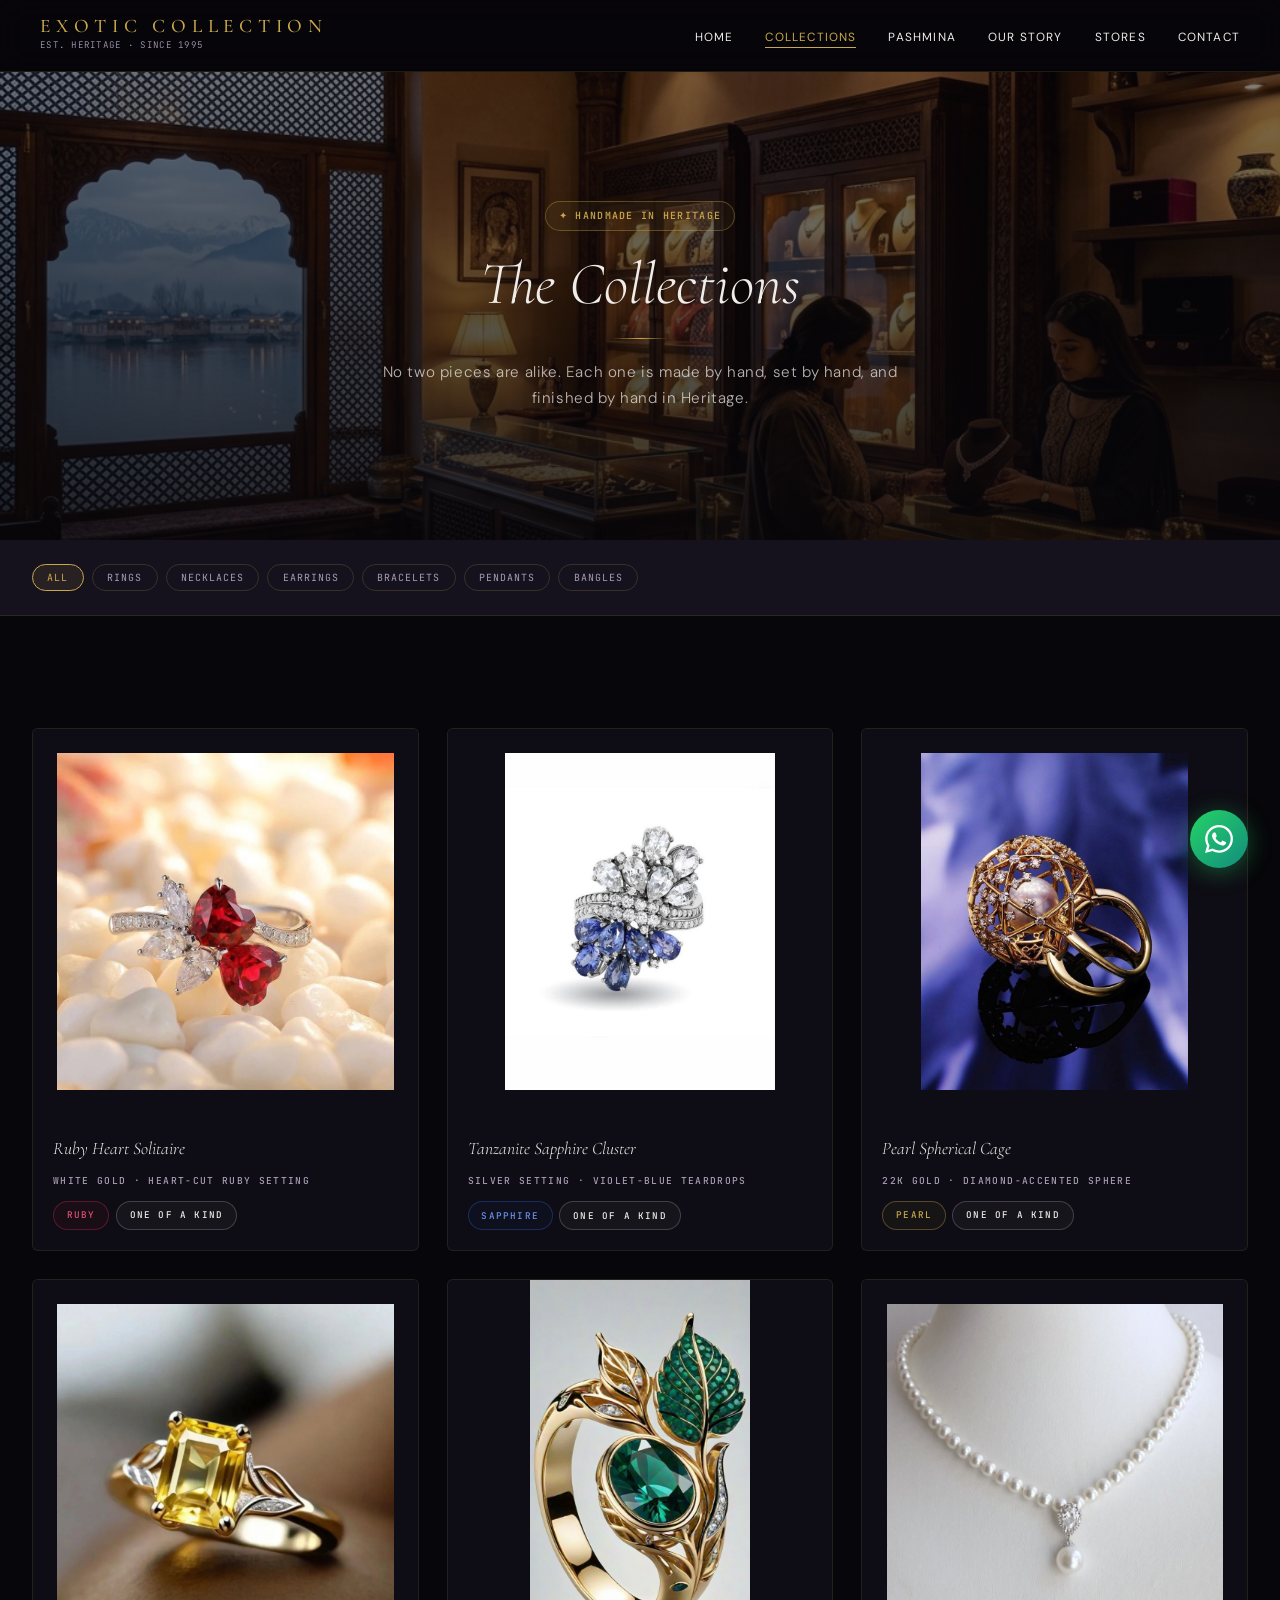
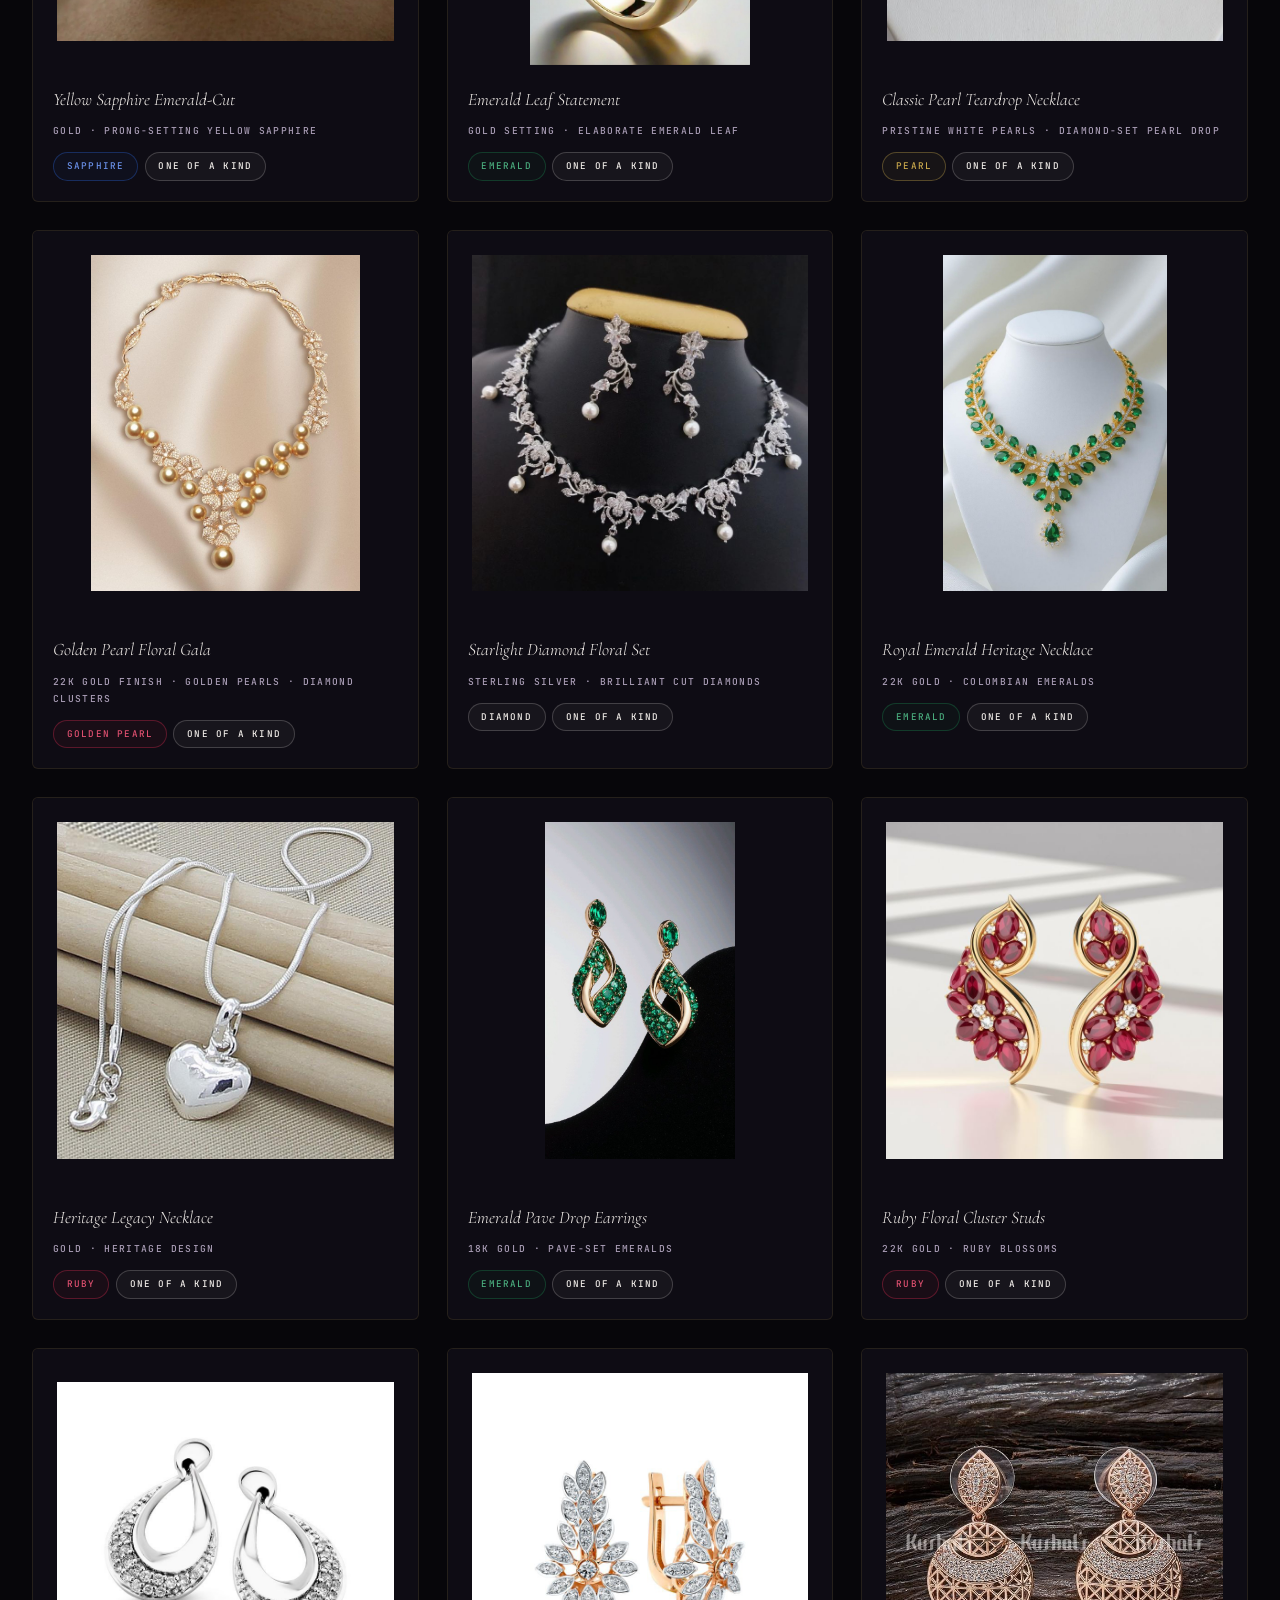
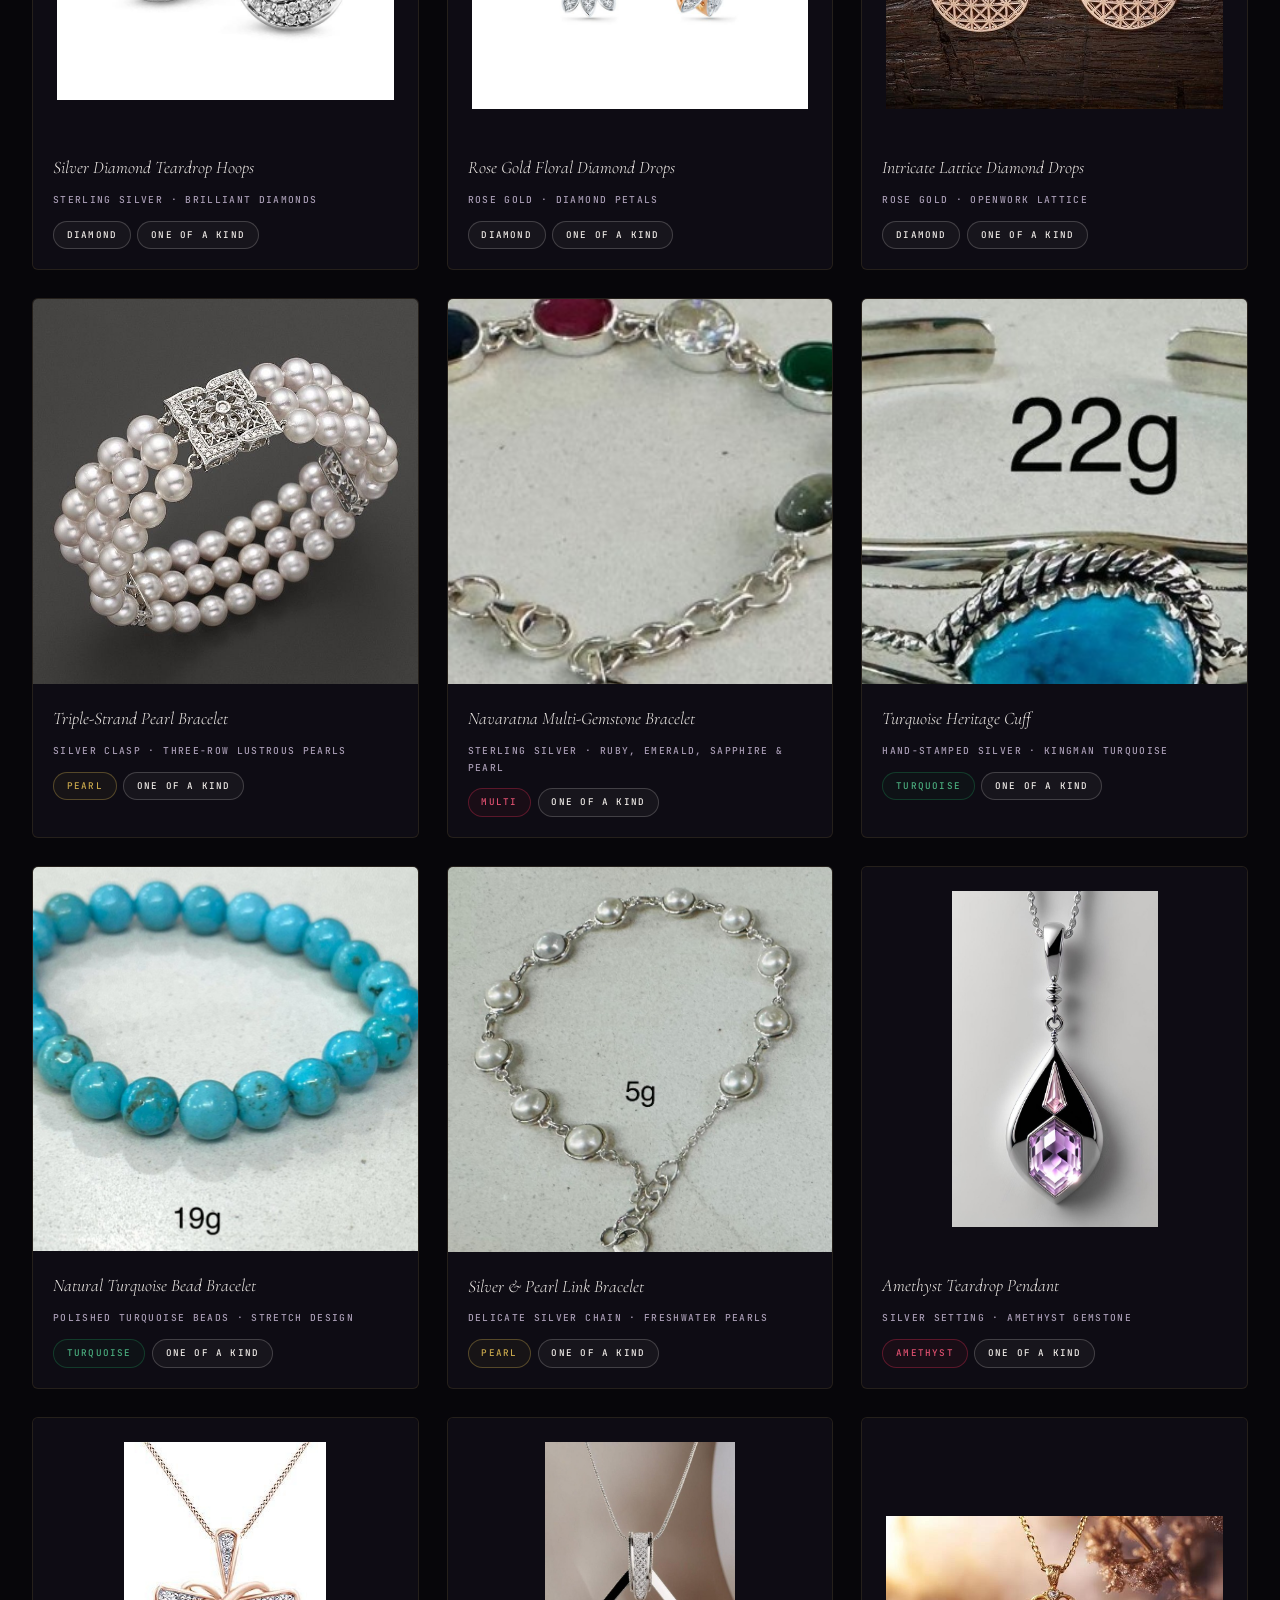
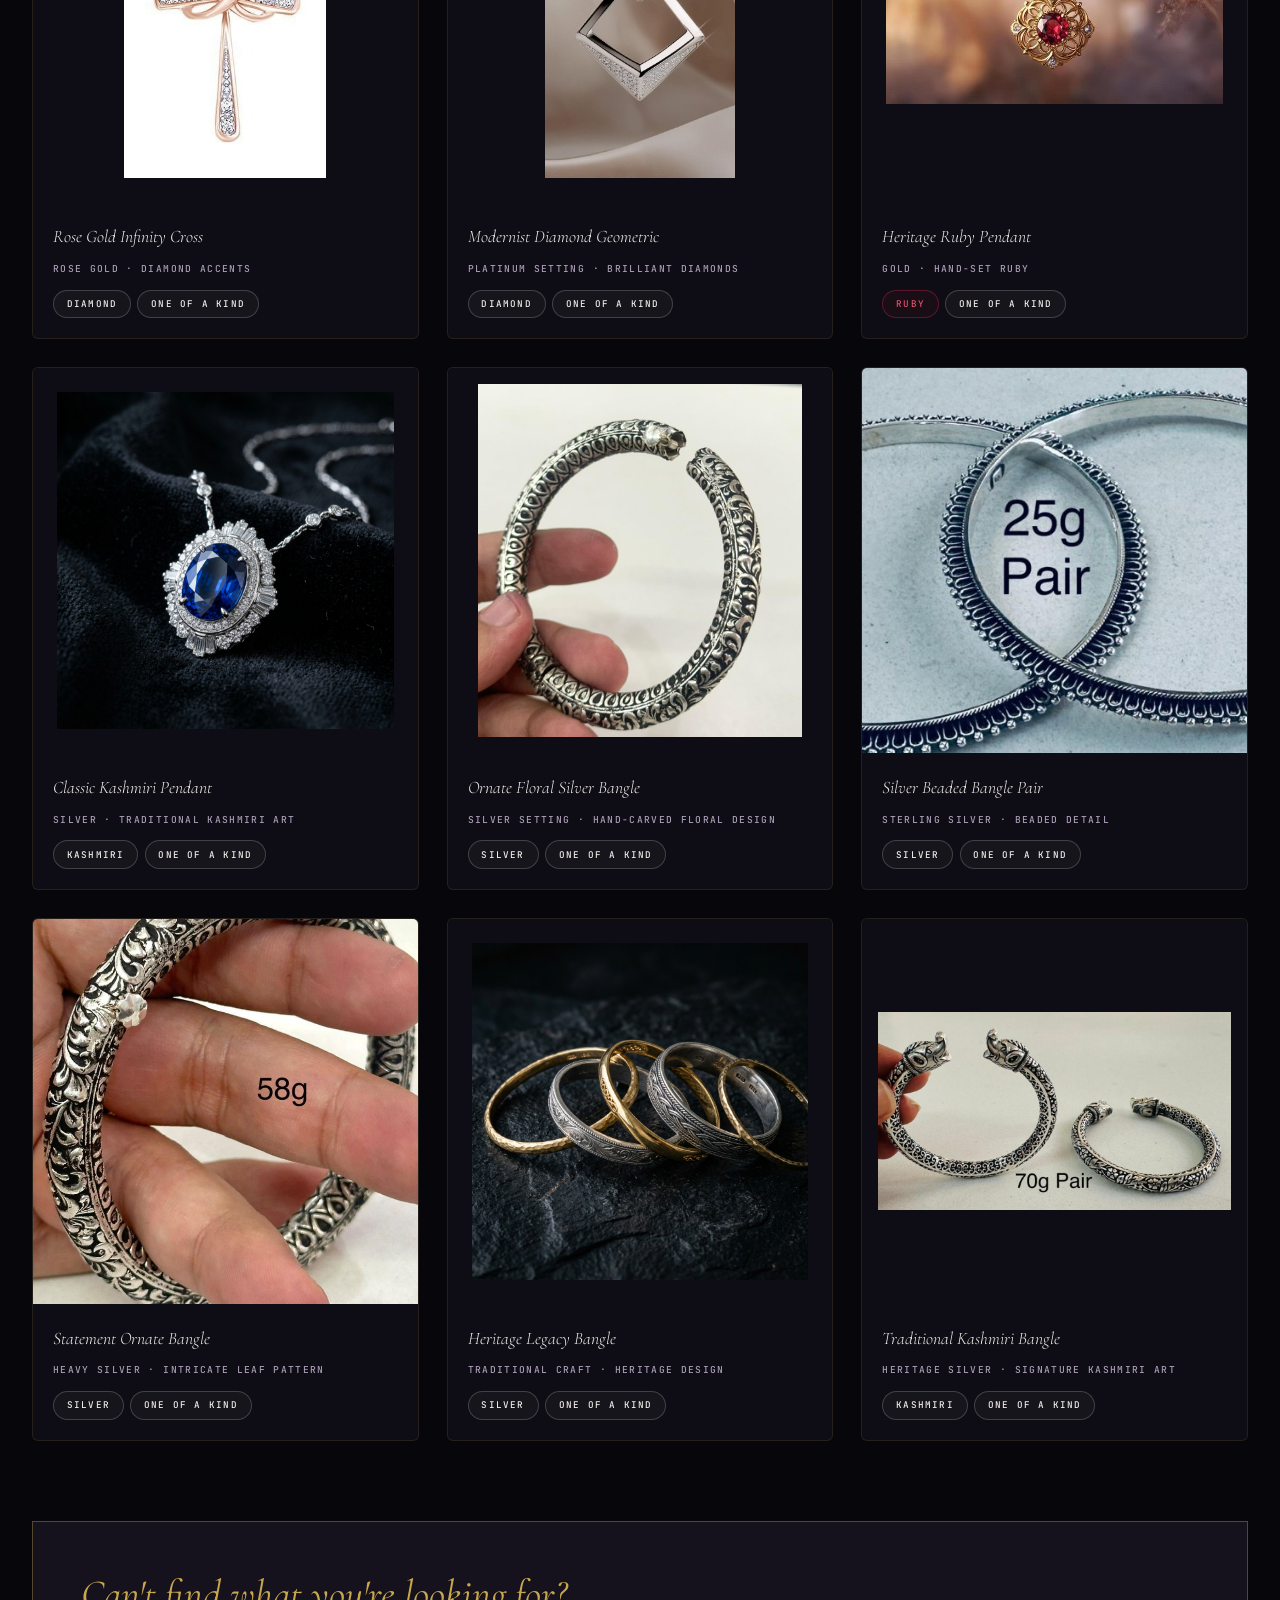
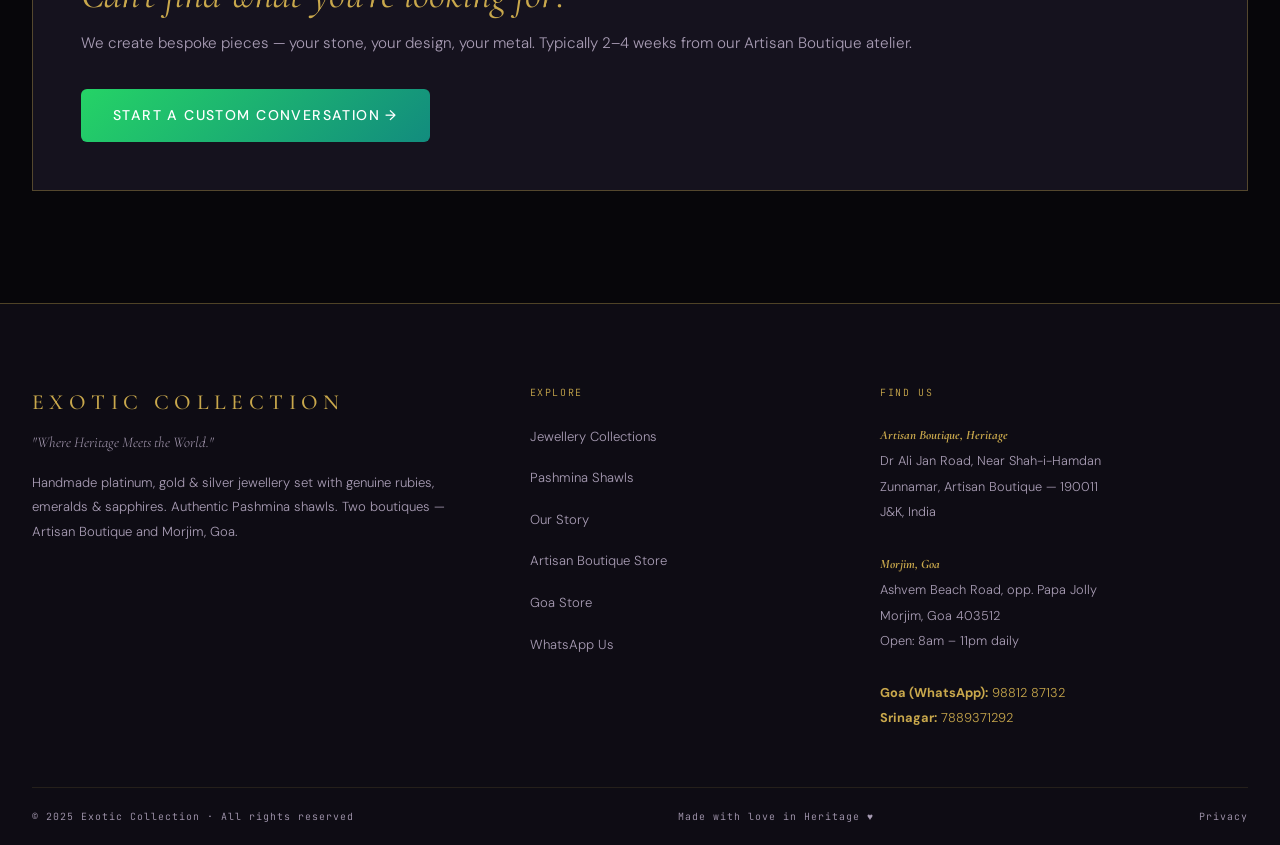
==== collections.html @ a1700711 "Finalize authentic collection: 30 items with global zoom out fix and corrected categorization" ====
<!DOCTYPE html>
<html lang="en">
<head>
  <meta charset="UTF-8">
  <meta name="viewport" content="width=device-width, initial-scale=1.0">
  <title>Exotic Collection | Collections | Heritage Gemstone Jewellery Goa</title>
  <meta name="description" content="Browse handmade platinum, gold and silver jewellery set with rubies, emeralds and sapphires. Each piece made once in Heritage. Inquire via WhatsApp.">
  <link rel="stylesheet" href="css/design-system.css">
  <link rel="stylesheet" href="css/collections.css">
</head>
<body>

<!-- Page Hero -->
<section class="page-hero">
  <div class="page-hero-bg" style="background-image:url('img/heritage-studio.png')"></div>
  <div class="page-hero-overlay"></div>
  <div class="page-hero-content">
    <div class="pill reveal" style="margin-bottom:1.25rem">✦ Handmade in Heritage</div>
    <h1 class="display-lg reveal reveal-delay-1">The Collections</h1>
    <div class="gold-divider reveal reveal-delay-2"></div>
    <p class="section-subtitle reveal reveal-delay-3" style="color:rgba(240,236,232,0.75)">No two pieces are alike. Each one is made by hand, set by hand, and finished by hand in Heritage.</p>
  </div>
</section>

<!-- Filter Tabs -->
<section class="filters-section">
  <div class="container">
        <div class="filter-tabs" id="filter-tabs" role="tablist">
      <button class="filter-tab active" data-filter="all" role="tab">All</button>
      <button class="filter-tab" data-filter="ring" role="tab">Rings</button>
      <button class="filter-tab" data-filter="necklace" role="tab">Necklaces</button>
      <button class="filter-tab" data-filter="earring" role="tab">Earrings</button>
      <button class="filter-tab" data-filter="bracelet" role="tab">Bracelets</button>
      <button class="filter-tab" data-filter="pendant" role="tab">Pendants</button>
      <button class="filter-tab" data-filter="bangle" role="tab">Bangles</button>
    </div>
  </div>
</section>

<!-- Product Grid -->
<section class="section collection-grid-section">
  <div class="container">
    <div class="product-grid" id="product-grid">
      <!-- Piece 1 -->
      <article class="product-card card reveal" data-tags="ring all">
        <div class="product-img jewel-image-wrap">
          <img  src="img/ring-ruby-heart.jpg" alt="Ruby Heart Solitaire" loading="lazy" style="object-fit: contain; padding: 1.5rem; background: var(--bg-card); width: 100%; height: 100%;">
          <div class="product-hover-overlay">
            <span class="product-hover-name">Ruby Heart Solitaire</span>
            <a href="https://wa.me/9881287132?text=Hello%2C+I%27m+interested+in+the+Ruby+Heart+Solitaire." target="_blank" rel="noopener" class="btn btn-gold" style="font-size:.72rem;padding:.6rem 1.1rem">Inquire →</a>
          </div>
        </div>
        <div class="product-info">
          <div class="product-name">Ruby Heart Solitaire</div>
          <div class="product-meta label-mono">White Gold · Heart-Cut Ruby Setting</div>
          <div class="product-badges">
            <span class="pill pill-ruby" style="font-size:.58rem">Ruby</span>
            <span class="pill pill-white" style="font-size:.58rem">One of a Kind</span>
          </div>
        </div>
      </article>
      <!-- Piece 2 -->
      <article class="product-card card reveal reveal-delay-1" data-tags="ring all">
        <div class="product-img jewel-image-wrap">
          <img  src="img/ring-sapphire-cluster.jpg" alt="Tanzanite Sapphire Cluster" loading="lazy" style="object-fit: contain; padding: 1.5rem; background: var(--bg-card); width: 100%; height: 100%;">
          <div class="product-hover-overlay">
            <span class="product-hover-name">Tanzanite Sapphire Cluster</span>
            <a href="https://wa.me/9881287132?text=Hello%2C+I%27m+interested+in+the+Tanzanite+Sapphire+Cluster." target="_blank" rel="noopener" class="btn btn-gold" style="font-size:.72rem;padding:.6rem 1.1rem">Inquire →</a>
          </div>
        </div>
        <div class="product-info">
          <div class="product-name">Tanzanite Sapphire Cluster</div>
          <div class="product-meta label-mono">Silver Setting · Violet-Blue Teardrops</div>
          <div class="product-badges">
            <span class="pill pill-sapphire" style="font-size:.58rem">Sapphire</span>
            <span class="pill pill-white" style="font-size:.58rem">One of a Kind</span>
          </div>
        </div>
      </article>
      <!-- Piece 3 -->
      <article class="product-card card reveal reveal-delay-2" data-tags="ring all">
        <div class="product-img jewel-image-wrap">
          <img  src="img/ring-pearl-sphere.jpg" alt="Pearl Spherical Cage" loading="lazy" style="object-fit: contain; padding: 1.5rem; background: var(--bg-card); width: 100%; height: 100%;">
          <div class="product-hover-overlay">
            <span class="product-hover-name">Pearl Spherical Cage</span>
            <a href="https://wa.me/9881287132?text=Hello%2C+I%27m+interested+in+the+Pearl+Spherical+Cage." target="_blank" rel="noopener" class="btn btn-gold" style="font-size:.72rem;padding:.6rem 1.1rem">Inquire →</a>
          </div>
        </div>
        <div class="product-info">
          <div class="product-name">Pearl Spherical Cage</div>
          <div class="product-meta label-mono">22k Gold · Diamond-accented Sphere</div>
          <div class="product-badges">
            <span class="pill pill-pearl" style="font-size:.58rem">Pearl</span>
            <span class="pill pill-white" style="font-size:.58rem">One of a Kind</span>
          </div>
        </div>
      </article>
      <!-- Piece 4 -->
      <article class="product-card card reveal" data-tags="ring all">
        <div class="product-img jewel-image-wrap">
          <img  src="img/ring-yellow-sapphire.jpg" alt="Yellow Sapphire Emerald-Cut" loading="lazy" style="object-fit: contain; padding: 1.5rem; background: var(--bg-card); width: 100%; height: 100%;">
          <div class="product-hover-overlay">
            <span class="product-hover-name">Yellow Sapphire Emerald-Cut</span>
            <a href="https://wa.me/9881287132?text=Hello%2C+I%27m+interested+in+the+Yellow+Sapphire+Emerald-Cut." target="_blank" rel="noopener" class="btn btn-gold" style="font-size:.72rem;padding:.6rem 1.1rem">Inquire →</a>
          </div>
        </div>
        <div class="product-info">
          <div class="product-name">Yellow Sapphire Emerald-Cut</div>
          <div class="product-meta label-mono">Gold · Prong-setting Yellow Sapphire</div>
          <div class="product-badges">
            <span class="pill pill-sapphire" style="font-size:.58rem">Sapphire</span>
            <span class="pill pill-white" style="font-size:.58rem">One of a Kind</span>
          </div>
        </div>
      </article>
      <!-- Piece 5 -->
      <article class="product-card card reveal reveal-delay-1" data-tags="ring all">
        <div class="product-img jewel-image-wrap">
          <img  src="img/ring-emerald-leaf.jpg" alt="Emerald Leaf Statement" loading="lazy" style="object-fit: contain; width: 100%; height: 100%;" style="object-fit: contain; padding: 1.5rem; background: var(--bg-card); width: 100%; height: 100%;">
          <div class="product-hover-overlay">
            <span class="product-hover-name">Emerald Leaf Statement</span>
            <a href="https://wa.me/9881287132?text=Hello%2C+I%27m+interested+in+the+Emerald+Leaf+Statement." target="_blank" rel="noopener" class="btn btn-gold" style="font-size:.72rem;padding:.6rem 1.1rem">Inquire →</a>
          </div>
        </div>
        <div class="product-info">
          <div class="product-name">Emerald Leaf Statement</div>
          <div class="product-meta label-mono">Gold Setting · Elaborate Emerald Leaf</div>
          <div class="product-badges">
            <span class="pill pill-emerald" style="font-size:.58rem">Emerald</span>
            <span class="pill pill-white" style="font-size:.58rem">One of a Kind</span>
          </div>
        </div>
      </article>
      <!-- Piece 6 -->
      <article class="product-card card reveal reveal-delay-2" data-tags="necklace all">
        <div class="product-img jewel-image-wrap">
          <img  src="img/necklace-pearl-white.jpg" alt="Classic Pearl Teardrop Necklace" loading="lazy" style="object-fit: contain; padding: 1.5rem; background: var(--bg-card); width: 100%; height: 100%;">
          <div class="product-hover-overlay">
            <span class="product-hover-name">Classic Pearl Teardrop Necklace</span>
            <a href="https://wa.me/9881287132?text=Hello%2C+I%27m+interested+in+the+Classic+Pearl+Teardrop+Necklace." target="_blank" rel="noopener" class="btn btn-gold" style="font-size:.72rem;padding:.6rem 1.1rem">Inquire →</a>
          </div>
        </div>
        <div class="product-info">
          <div class="product-name">Classic Pearl Teardrop Necklace</div>
          <div class="product-meta label-mono">Pristine White Pearls · Diamond-set Pearl Drop</div>
          <div class="product-badges">
            <span class="pill pill-pearl" style="font-size:.58rem">Pearl</span>
            <span class="pill pill-white" style="font-size:.58rem">One of a Kind</span>
          </div>
        </div>
      </article>
      <!-- Piece 7 -->
      <article class="product-card card reveal" data-tags="necklace all">
        <div class="product-img jewel-image-wrap">
          <img  src="img/necklace-pearl-gold.jpg" alt="Golden Pearl Floral Gala" loading="lazy" style="object-fit: contain; padding: 1.5rem; background: var(--bg-card); width: 100%; height: 100%;">
          <div class="product-hover-overlay">
            <span class="product-hover-name">Golden Pearl Floral Gala</span>
            <a href="https://wa.me/9881287132?text=Hello%2C+I%27m+interested+in+the+Golden+Pearl+Floral+Gala." target="_blank" rel="noopener" class="btn btn-gold" style="font-size:.72rem;padding:.6rem 1.1rem">Inquire →</a>
          </div>
        </div>
        <div class="product-info">
          <div class="product-name">Golden Pearl Floral Gala</div>
          <div class="product-meta label-mono">22k Gold Finish · Golden Pearls · Diamond Clusters</div>
          <div class="product-badges">
            <span class="pill pill-ruby" style="font-size:.58rem">Golden Pearl</span>
            <span class="pill pill-white" style="font-size:.58rem">One of a Kind</span>
          </div>
        </div>
      </article>
      <!-- Piece 8 -->
      <article class="product-card card reveal reveal-delay-1" data-tags="necklace all">
        <div class="product-img jewel-image-wrap">
          <img  src="img/necklace-diamond-floral.jpg" alt="Starlight Diamond Floral Set" loading="lazy" style="object-fit: contain; padding: 1.5rem; background: var(--bg-card); width: 100%; height: 100%;">
          <div class="product-hover-overlay">
            <span class="product-hover-name">Starlight Diamond Floral Set</span>
            <a href="https://wa.me/9881287132?text=Hello%2C+I%27m+interested+in+the+Starlight+Diamond+Floral+Set." target="_blank" rel="noopener" class="btn btn-gold" style="font-size:.72rem;padding:.6rem 1.1rem">Inquire →</a>
          </div>
        </div>
        <div class="product-info">
          <div class="product-name">Starlight Diamond Floral Set</div>
          <div class="product-meta label-mono">Sterling Silver · Brilliant Cut Diamonds</div>
          <div class="product-badges">
            <span class="pill pill-white" style="font-size:.58rem">Diamond</span>
            <span class="pill pill-white" style="font-size:.58rem">One of a Kind</span>
          </div>
        </div>
      </article>
      <!-- Piece 9 -->
      <article class="product-card card reveal reveal-delay-2" data-tags="necklace all">
        <div class="product-img jewel-image-wrap">
          <img  src="img/necklace-emerald-royal.jpg" alt="Royal Emerald Heritage Necklace" loading="lazy" style="object-fit: contain; padding: 1.5rem; background: var(--bg-card); width: 100%; height: 100%;">
          <div class="product-hover-overlay">
            <span class="product-hover-name">Royal Emerald Heritage Necklace</span>
            <a href="https://wa.me/9881287132?text=Hello%2C+I%27m+interested+in+the+Royal+Emerald+Heritage+Necklace." target="_blank" rel="noopener" class="btn btn-gold" style="font-size:.72rem;padding:.6rem 1.1rem">Inquire →</a>
          </div>
        </div>
        <div class="product-info">
          <div class="product-name">Royal Emerald Heritage Necklace</div>
          <div class="product-meta label-mono">22k Gold · Colombian Emeralds</div>
          <div class="product-badges">
            <span class="pill pill-emerald" style="font-size:.58rem">Emerald</span>
            <span class="pill pill-white" style="font-size:.58rem">One of a Kind</span>
          </div>
        </div>
      </article>
      <!-- Piece 10 -->
      <article class="product-card card reveal" data-tags="necklace all">
        <div class="product-img jewel-image-wrap">
          <img  src="img/necklace-stock.jpg" alt="Heritage Legacy Necklace" loading="lazy" style="object-fit: contain; padding: 1.5rem; background: var(--bg-card); width: 100%; height: 100%;">
          <div class="product-hover-overlay">
            <span class="product-hover-name">Heritage Legacy Necklace</span>
            <a href="https://wa.me/9881287132?text=Hello%2C+I%27m+interested+in+the+Heritage+Legacy+Necklace." target="_blank" rel="noopener" class="btn btn-gold" style="font-size:.72rem;padding:.6rem 1.1rem">Inquire →</a>
          </div>
        </div>
        <div class="product-info">
          <div class="product-name">Heritage Legacy Necklace</div>
          <div class="product-meta label-mono">Gold · Heritage Design</div>
          <div class="product-badges">
            <span class="pill pill-ruby" style="font-size:.58rem">Ruby</span>
            <span class="pill pill-white" style="font-size:.58rem">One of a Kind</span>
          </div>
        </div>
      </article>
      <!-- Piece 11 -->
      <article class="product-card card reveal" data-tags="earring all">
        <div class="product-img jewel-image-wrap">
          <img  src="img/earring-emerald-drop.jpg" alt="Emerald Pave Drop Earrings" loading="lazy" style="object-fit: contain; padding: 1.5rem; background: var(--bg-card); width: 100%; height: 100%;">
          <div class="product-hover-overlay">
            <span class="product-hover-name">Emerald Pave Drop Earrings</span>
            <a href="https://wa.me/9881287132?text=Hello%2C+I%27m+interested+in+the+Emerald+Pave+Drop+Earrings." target="_blank" rel="noopener" class="btn btn-gold" style="font-size:.72rem;padding:.6rem 1.1rem">Inquire →</a>
          </div>
        </div>
        <div class="product-info">
          <div class="product-name">Emerald Pave Drop Earrings</div>
          <div class="product-meta label-mono">18k Gold · Pave-set Emeralds</div>
          <div class="product-badges">
            <span class="pill pill-emerald" style="font-size:.58rem">Emerald</span>
            <span class="pill pill-white" style="font-size:.58rem">One of a Kind</span>
          </div>
        </div>
      </article>
      <!-- Piece 12 -->
      <article class="product-card card reveal reveal-delay-1" data-tags="earring all">
        <div class="product-img jewel-image-wrap">
          <img  src="img/earring-ruby-cluster.jpg" alt="Ruby Floral Cluster Studs" loading="lazy" style="object-fit: contain; padding: 1.5rem; background: var(--bg-card); width: 100%; height: 100%;">
          <div class="product-hover-overlay">
            <span class="product-hover-name">Ruby Floral Cluster Studs</span>
            <a href="https://wa.me/9881287132?text=Hello%2C+I%27m+interested+in+the+Ruby+Floral+Cluster+Studs." target="_blank" rel="noopener" class="btn btn-gold" style="font-size:.72rem;padding:.6rem 1.1rem">Inquire →</a>
          </div>
        </div>
        <div class="product-info">
          <div class="product-name">Ruby Floral Cluster Studs</div>
          <div class="product-meta label-mono">22k Gold · Ruby Blossoms</div>
          <div class="product-badges">
            <span class="pill pill-ruby" style="font-size:.58rem">Ruby</span>
            <span class="pill pill-white" style="font-size:.58rem">One of a Kind</span>
          </div>
        </div>
      </article>
      <!-- Piece 13 -->
      <article class="product-card card reveal reveal-delay-2" data-tags="earring all">
        <div class="product-img jewel-image-wrap">
          <img  src="img/earring-diamond-teardrop.jpg" alt="Silver Diamond Teardrop Hoops" loading="lazy" style="object-fit: contain; padding: 1.5rem; background: var(--bg-card); width: 100%; height: 100%;">
          <div class="product-hover-overlay">
            <span class="product-hover-name">Silver Diamond Teardrop Hoops</span>
            <a href="https://wa.me/9881287132?text=Hello%2C+I%27m+interested+in+the+Silver+Diamond+Teardrop+Hoops." target="_blank" rel="noopener" class="btn btn-gold" style="font-size:.72rem;padding:.6rem 1.1rem">Inquire →</a>
          </div>
        </div>
        <div class="product-info">
          <div class="product-name">Silver Diamond Teardrop Hoops</div>
          <div class="product-meta label-mono">Sterling Silver · Brilliant Diamonds</div>
          <div class="product-badges">
            <span class="pill pill-white" style="font-size:.58rem">Diamond</span>
            <span class="pill pill-white" style="font-size:.58rem">One of a Kind</span>
          </div>
        </div>
      </article>
      <!-- Piece 14 -->
      <article class="product-card card reveal" data-tags="earring all">
        <div class="product-img jewel-image-wrap">
          <img  src="img/earring-diamond-floral.jpg" alt="Rose Gold Floral Diamond Drops" loading="lazy" style="object-fit: contain; padding: 1.5rem; background: var(--bg-card); width: 100%; height: 100%;">
          <div class="product-hover-overlay">
            <span class="product-hover-name">Rose Gold Floral Diamond Drops</span>
            <a href="https://wa.me/9881287132?text=Hello%2C+I%27m+interested+in+the+Rose+Gold+Floral+Diamond+Drops." target="_blank" rel="noopener" class="btn btn-gold" style="font-size:.72rem;padding:.6rem 1.1rem">Inquire →</a>
          </div>
        </div>
        <div class="product-info">
          <div class="product-name">Rose Gold Floral Diamond Drops</div>
          <div class="product-meta label-mono">Rose Gold · Diamond Petals</div>
          <div class="product-badges">
            <span class="pill pill-white" style="font-size:.58rem">Diamond</span>
            <span class="pill pill-white" style="font-size:.58rem">One of a Kind</span>
          </div>
        </div>
      </article>
      <!-- Piece 15 -->
      <article class="product-card card reveal reveal-delay-1" data-tags="earring all">
        <div class="product-img jewel-image-wrap">
          <img  src="img/earring-diamond-lattice.jpg" alt="Intricate Lattice Diamond Drops" loading="lazy" style="object-fit: contain; padding: 1.5rem; background: var(--bg-card); width: 100%; height: 100%;">
          <div class="product-hover-overlay">
            <span class="product-hover-name">Intricate Lattice Diamond Drops</span>
            <a href="https://wa.me/9881287132?text=Hello%2C+I%27m+interested+in+the+Intricate+Lattice+Diamond+Drops." target="_blank" rel="noopener" class="btn btn-gold" style="font-size:.72rem;padding:.6rem 1.1rem">Inquire →</a>
          </div>
        </div>
        <div class="product-info">
          <div class="product-name">Intricate Lattice Diamond Drops</div>
          <div class="product-meta label-mono">Rose Gold · Openwork Lattice</div>
          <div class="product-badges">
            <span class="pill pill-white" style="font-size:.58rem">Diamond</span>
            <span class="pill pill-white" style="font-size:.58rem">One of a Kind</span>
          </div>
        </div>
      </article>
      <!-- Piece 16 -->
      <article class="product-card card reveal" data-tags="bracelet all">
        <div class="product-img jewel-image-wrap">
          <img  src="img/bracelet-pearl-triple.jpg" alt="Triple-Strand Pearl Bracelet" loading="lazy" style="object-fit: cover; object-position: center;" style="object-fit: contain; padding: 1.5rem; background: var(--bg-card); width: 100%; height: 100%;">
          <div class="product-hover-overlay">
            <span class="product-hover-name">Triple-Strand Pearl Bracelet</span>
            <a href="https://wa.me/9881287132?text=Hello%2C+I%27m+interested+in+the+Triple-Strand+Pearl+Bracelet." target="_blank" rel="noopener" class="btn btn-gold" style="font-size:.72rem;padding:.6rem 1.1rem">Inquire →</a>
          </div>
        </div>
        <div class="product-info">
          <div class="product-name">Triple-Strand Pearl Bracelet</div>
          <div class="product-meta label-mono">Silver Clasp · Three-row Lustrous Pearls</div>
          <div class="product-badges">
            <span class="pill pill-pearl" style="font-size:.58rem">Pearl</span>
            <span class="pill pill-white" style="font-size:.58rem">One of a Kind</span>
          </div>
        </div>
      </article>
      <!-- Piece 17 -->
      <article class="product-card card reveal reveal-delay-1" data-tags="bracelet all">
        <div class="product-img jewel-image-wrap">
          <img  src="img/bracelet-multi-gem.jpg" alt="Navaratna Multi-Gemstone Bracelet" loading="lazy" style="object-fit: cover; object-position: 20% 50%; transform: scale(1.6);" style="object-fit: contain; padding: 1.5rem; background: var(--bg-card); width: 100%; height: 100%;">
          <div class="product-hover-overlay">
            <span class="product-hover-name">Navaratna Multi-Gemstone Bracelet</span>
            <a href="https://wa.me/9881287132?text=Hello%2C+I%27m+interested+in+the+Navaratna+Multi-Gemstone+Bracelet." target="_blank" rel="noopener" class="btn btn-gold" style="font-size:.72rem;padding:.6rem 1.1rem">Inquire →</a>
          </div>
        </div>
        <div class="product-info">
          <div class="product-name">Navaratna Multi-Gemstone Bracelet</div>
          <div class="product-meta label-mono">Sterling Silver · Ruby, Emerald, Sapphire & Pearl</div>
          <div class="product-badges">
            <span class="pill pill-ruby" style="font-size:.58rem">Multi</span>
            <span class="pill pill-white" style="font-size:.58rem">One of a Kind</span>
          </div>
        </div>
      </article>
      <!-- Piece 18 -->
      <article class="product-card card reveal reveal-delay-2" data-tags="bracelet all">
        <div class="product-img jewel-image-wrap">
          <img  src="img/bracelet-turquoise-cuff.jpg" alt="Turquoise Heritage Cuff" loading="lazy" style="object-fit: cover; object-position: 50% 75%; transform: scale(1.8);" style="object-fit: contain; padding: 1.5rem; background: var(--bg-card); width: 100%; height: 100%;">
          <div class="product-hover-overlay">
            <span class="product-hover-name">Turquoise Heritage Cuff</span>
            <a href="https://wa.me/9881287132?text=Hello%2C+I%27m+interested+in+the+Turquoise+Heritage+Cuff." target="_blank" rel="noopener" class="btn btn-gold" style="font-size:.72rem;padding:.6rem 1.1rem">Inquire →</a>
          </div>
        </div>
        <div class="product-info">
          <div class="product-name">Turquoise Heritage Cuff</div>
          <div class="product-meta label-mono">Hand-stamped Silver · Kingman Turquoise</div>
          <div class="product-badges">
            <span class="pill pill-emerald" style="font-size:.58rem">Turquoise</span>
            <span class="pill pill-white" style="font-size:.58rem">One of a Kind</span>
          </div>
        </div>
      </article>
      <!-- Piece 19 -->
      <article class="product-card card reveal" data-tags="bracelet all">
        <div class="product-img jewel-image-wrap">
          <img  src="img/bracelet-turquoise-bead.jpg" alt="Natural Turquoise Bead Bracelet" loading="lazy" style="object-fit: cover; object-position: 50% 20%; transform: scale(1.2);" style="object-fit: contain; padding: 1.5rem; background: var(--bg-card); width: 100%; height: 100%;">
          <div class="product-hover-overlay">
            <span class="product-hover-name">Natural Turquoise Bead Bracelet</span>
            <a href="https://wa.me/9881287132?text=Hello%2C+I%27m+interested+in+the+Natural+Turquoise+Bead+Bracelet." target="_blank" rel="noopener" class="btn btn-gold" style="font-size:.72rem;padding:.6rem 1.1rem">Inquire →</a>
          </div>
        </div>
        <div class="product-info">
          <div class="product-name">Natural Turquoise Bead Bracelet</div>
          <div class="product-meta label-mono">Polished Turquoise Beads · Stretch Design</div>
          <div class="product-badges">
            <span class="pill pill-emerald" style="font-size:.58rem">Turquoise</span>
            <span class="pill pill-white" style="font-size:.58rem">One of a Kind</span>
          </div>
        </div>
      </article>
      <!-- Piece 20 -->
      <article class="product-card card reveal reveal-delay-1" data-tags="bracelet all">
        <div class="product-img jewel-image-wrap">
          <img  src="img/bracelet-pearl-link.jpg" alt="Silver & Pearl Link Bracelet" loading="lazy" style="object-fit: cover; object-position: 50% 25%; transform: scale(1.1);" style="object-fit: contain; padding: 1.5rem; background: var(--bg-card); width: 100%; height: 100%;">
          <div class="product-hover-overlay">
            <span class="product-hover-name">Silver & Pearl Link Bracelet</span>
            <a href="https://wa.me/9881287132?text=Hello%2C+I%27m+interested+in+the+Silver+&amp;+Pearl+Link+Bracelet." target="_blank" rel="noopener" class="btn btn-gold" style="font-size:.72rem;padding:.6rem 1.1rem">Inquire →</a>
          </div>
        </div>
        <div class="product-info">
          <div class="product-name">Silver & Pearl Link Bracelet</div>
          <div class="product-meta label-mono">Delicate Silver Chain · Freshwater Pearls</div>
          <div class="product-badges">
            <span class="pill pill-pearl" style="font-size:.58rem">Pearl</span>
            <span class="pill pill-white" style="font-size:.58rem">One of a Kind</span>
          </div>
        </div>
      </article>
      <!-- Piece 21 -->
      <article class="product-card card reveal reveal-delay-2" data-tags="pendant all">
        <div class="product-img jewel-image-wrap">
          <img  src="img/necklace-amethyst.jpg" alt="Amethyst Teardrop Pendant" loading="lazy" style="object-fit: contain; padding: 1.5rem; background: var(--bg-card); width: 100%; height: 100%;">
          <div class="product-hover-overlay">
            <span class="product-hover-name">Amethyst Teardrop Pendant</span>
            <a href="https://wa.me/9881287132?text=Hello%2C+I%27m+interested+in+the+Amethyst+Teardrop+Pendant." target="_blank" rel="noopener" class="btn btn-gold" style="font-size:.72rem;padding:.6rem 1.1rem">Inquire →</a>
          </div>
        </div>
        <div class="product-info">
          <div class="product-name">Amethyst Teardrop Pendant</div>
          <div class="product-meta label-mono">Silver Setting · Amethyst Gemstone</div>
          <div class="product-badges">
            <span class="pill pill-ruby" style="font-size:.58rem">Amethyst</span>
            <span class="pill pill-white" style="font-size:.58rem">One of a Kind</span>
          </div>
        </div>
      </article>
      <!-- Piece 22 -->
      <article class="product-card card reveal" data-tags="pendant all">
        <div class="product-img jewel-image-wrap">
          <img  src="img/necklace-cross.jpg" alt="Rose Gold Infinity Cross" loading="lazy" style="object-fit: contain; padding: 1.5rem; background: var(--bg-card); width: 100%; height: 100%;">
          <div class="product-hover-overlay">
            <span class="product-hover-name">Rose Gold Infinity Cross</span>
            <a href="https://wa.me/9881287132?text=Hello%2C+I%27m+interested+in+the+Rose+Gold+Infinity+Cross." target="_blank" rel="noopener" class="btn btn-gold" style="font-size:.72rem;padding:.6rem 1.1rem">Inquire →</a>
          </div>
        </div>
        <div class="product-info">
          <div class="product-name">Rose Gold Infinity Cross</div>
          <div class="product-meta label-mono">Rose Gold · Diamond Accents</div>
          <div class="product-badges">
            <span class="pill pill-white" style="font-size:.58rem">Diamond</span>
            <span class="pill pill-white" style="font-size:.58rem">One of a Kind</span>
          </div>
        </div>
      </article>
      <!-- Piece 23 -->
      <article class="product-card card reveal reveal-delay-1" data-tags="pendant all">
        <div class="product-img jewel-image-wrap">
          <img  src="img/necklace-geometric.jpg" alt="Modernist Diamond Geometric" loading="lazy" style="object-fit: contain; padding: 1.5rem; background: var(--bg-card); width: 100%; height: 100%;">
          <div class="product-hover-overlay">
            <span class="product-hover-name">Modernist Diamond Geometric</span>
            <a href="https://wa.me/9881287132?text=Hello%2C+I%27m+interested+in+the+Modernist+Diamond+Geometric." target="_blank" rel="noopener" class="btn btn-gold" style="font-size:.72rem;padding:.6rem 1.1rem">Inquire →</a>
          </div>
        </div>
        <div class="product-info">
          <div class="product-name">Modernist Diamond Geometric</div>
          <div class="product-meta label-mono">Platinum Setting · Brilliant Diamonds</div>
          <div class="product-badges">
            <span class="pill pill-white" style="font-size:.58rem">Diamond</span>
            <span class="pill pill-white" style="font-size:.58rem">One of a Kind</span>
          </div>
        </div>
      </article>
      <!-- Piece 24 -->
      <article class="product-card card reveal reveal-delay-2" data-tags="pendant all">
        <div class="product-img jewel-image-wrap">
          <img  src="img/ruby-pendant-stock.jpg" alt="Heritage Ruby Pendant" loading="lazy" style="object-fit: contain; padding: 1.5rem; background: var(--bg-card); width: 100%; height: 100%;">
          <div class="product-hover-overlay">
            <span class="product-hover-name">Heritage Ruby Pendant</span>
            <a href="https://wa.me/9881287132?text=Hello%2C+I%27m+interested+in+the+Heritage+Ruby+Pendant." target="_blank" rel="noopener" class="btn btn-gold" style="font-size:.72rem;padding:.6rem 1.1rem">Inquire →</a>
          </div>
        </div>
        <div class="product-info">
          <div class="product-name">Heritage Ruby Pendant</div>
          <div class="product-meta label-mono">Gold · Hand-set Ruby</div>
          <div class="product-badges">
            <span class="pill pill-ruby" style="font-size:.58rem">Ruby</span>
            <span class="pill pill-white" style="font-size:.58rem">One of a Kind</span>
          </div>
        </div>
      </article>
      <!-- Piece 25 -->
      <article class="product-card card reveal" data-tags="pendant all">
        <div class="product-img jewel-image-wrap">
          <img  src="img/pendants-stock.png" alt="Classic Kashmiri Pendant" loading="lazy" style="object-fit: contain; padding: 1.5rem; background: var(--bg-card); width: 100%; height: 100%;">
          <div class="product-hover-overlay">
            <span class="product-hover-name">Classic Kashmiri Pendant</span>
            <a href="https://wa.me/9881287132?text=Hello%2C+I%27m+interested+in+the+Classic+Kashmiri+Pendant." target="_blank" rel="noopener" class="btn btn-gold" style="font-size:.72rem;padding:.6rem 1.1rem">Inquire →</a>
          </div>
        </div>
        <div class="product-info">
          <div class="product-name">Classic Kashmiri Pendant</div>
          <div class="product-meta label-mono">Silver · Traditional Kashmiri Art</div>
          <div class="product-badges">
            <span class="pill pill-white" style="font-size:.58rem">Kashmiri</span>
            <span class="pill pill-white" style="font-size:.58rem">One of a Kind</span>
          </div>
        </div>
      </article>
      <!-- Piece 26 -->
      <article class="product-card card reveal" data-tags="bangle all">
        <div class="product-img jewel-image-wrap">
          <img  src="img/bangle-silver-ornate.jpg" alt="Ornate Floral Silver Bangle" loading="lazy" style="object-fit: contain; padding: 1rem; background: var(--bg-card);" style="object-fit: contain; padding: 1.5rem; background: var(--bg-card); width: 100%; height: 100%;">
          <div class="product-hover-overlay">
            <span class="product-hover-name">Ornate Floral Silver Bangle</span>
            <a href="https://wa.me/9881287132?text=Hello%2C+I%27m+interested+in+the+Ornate+Floral+Silver+Bangle." target="_blank" rel="noopener" class="btn btn-gold" style="font-size:.72rem;padding:.6rem 1.1rem">Inquire →</a>
          </div>
        </div>
        <div class="product-info">
          <div class="product-name">Ornate Floral Silver Bangle</div>
          <div class="product-meta label-mono">Silver Setting · Hand-carved Floral Design</div>
          <div class="product-badges">
            <span class="pill pill-white" style="font-size:.58rem">Silver</span>
            <span class="pill pill-white" style="font-size:.58rem">One of a Kind</span>
          </div>
        </div>
      </article>
      <!-- Piece 27 -->
      <article class="product-card card reveal reveal-delay-1" data-tags="bangle all">
        <div class="product-img jewel-image-wrap">
          <img  src="img/bangle-silver-pair.jpg" alt="Silver Beaded Bangle Pair" loading="lazy" style="object-fit: cover; object-position: 50% 15%; transform: scale(1.4);" style="object-fit: contain; padding: 1.5rem; background: var(--bg-card); width: 100%; height: 100%;">
          <div class="product-hover-overlay">
            <span class="product-hover-name">Silver Beaded Bangle Pair</span>
            <a href="https://wa.me/9881287132?text=Hello%2C+I%27m+interested+in+the+Silver+Beaded+Bangle+Pair." target="_blank" rel="noopener" class="btn btn-gold" style="font-size:.72rem;padding:.6rem 1.1rem">Inquire →</a>
          </div>
        </div>
        <div class="product-info">
          <div class="product-name">Silver Beaded Bangle Pair</div>
          <div class="product-meta label-mono">Sterling Silver · Beaded Detail</div>
          <div class="product-badges">
            <span class="pill pill-white" style="font-size:.58rem">Silver</span>
            <span class="pill pill-white" style="font-size:.58rem">One of a Kind</span>
          </div>
        </div>
      </article>
      <!-- Piece 28 -->
      <article class="product-card card reveal reveal-delay-2" data-tags="bangle all">
        <div class="product-img jewel-image-wrap">
          <img  src="img/bangle-silver-statement.jpg" alt="Statement Ornate Bangle" loading="lazy" style="object-fit: cover; object-position: 15% 50%; transform: scale(1.3);" style="object-fit: contain; padding: 1.5rem; background: var(--bg-card); width: 100%; height: 100%;">
          <div class="product-hover-overlay">
            <span class="product-hover-name">Statement Ornate Bangle</span>
            <a href="https://wa.me/9881287132?text=Hello%2C+I%27m+interested+in+the+Statement+Ornate+Bangle." target="_blank" rel="noopener" class="btn btn-gold" style="font-size:.72rem;padding:.6rem 1.1rem">Inquire →</a>
          </div>
        </div>
        <div class="product-info">
          <div class="product-name">Statement Ornate Bangle</div>
          <div class="product-meta label-mono">Heavy Silver · Intricate Leaf Pattern</div>
          <div class="product-badges">
            <span class="pill pill-white" style="font-size:.58rem">Silver</span>
            <span class="pill pill-white" style="font-size:.58rem">One of a Kind</span>
          </div>
        </div>
      </article>
      <!-- Piece 29 -->
      <article class="product-card card reveal" data-tags="bangle all">
        <div class="product-img jewel-image-wrap">
          <img  src="img/bangles-stock.png" alt="Heritage Legacy Bangle" loading="lazy" style="object-fit: contain; padding: 1.5rem; background: var(--bg-card);" style="object-fit: contain; padding: 1.5rem; background: var(--bg-card); width: 100%; height: 100%;">
          <div class="product-hover-overlay">
            <span class="product-hover-name">Heritage Legacy Bangle</span>
            <a href="https://wa.me/9881287132?text=Hello%2C+I%27m+interested+in+the+Heritage+Legacy+Bangle." target="_blank" rel="noopener" class="btn btn-gold" style="font-size:.72rem;padding:.6rem 1.1rem">Inquire →</a>
          </div>
        </div>
        <div class="product-info">
          <div class="product-name">Heritage Legacy Bangle</div>
          <div class="product-meta label-mono">Traditional Craft · Heritage Design</div>
          <div class="product-badges">
            <span class="pill pill-white" style="font-size:.58rem">Silver</span>
            <span class="pill pill-white" style="font-size:.58rem">One of a Kind</span>
          </div>
        </div>
      </article>
      <!-- Piece 30 -->
      <article class="product-card card reveal reveal-delay-1" data-tags="bangle all">
        <div class="product-img jewel-image-wrap">
          <img  src="img/gallery-bangle-silver.jpg" alt="Traditional Kashmiri Bangle" loading="lazy" style="object-fit: contain; padding: 1rem; background: var(--bg-card);" style="object-fit: contain; padding: 1.5rem; background: var(--bg-card); width: 100%; height: 100%;">
          <div class="product-hover-overlay">
            <span class="product-hover-name">Traditional Kashmiri Bangle</span>
            <a href="https://wa.me/9881287132?text=Hello%2C+I%27m+interested+in+the+Traditional+Kashmiri+Bangle." target="_blank" rel="noopener" class="btn btn-gold" style="font-size:.72rem;padding:.6rem 1.1rem">Inquire →</a>
          </div>
        </div>
        <div class="product-info">
          <div class="product-name">Traditional Kashmiri Bangle</div>
          <div class="product-meta label-mono">Heritage Silver · Signature Kashmiri Art</div>
          <div class="product-badges">
            <span class="pill pill-white" style="font-size:.58rem">Kashmiri</span>
            <span class="pill pill-white" style="font-size:.58rem">One of a Kind</span>
          </div>
        </div>
      </article>

    </div><!-- /product-grid -->

    <!-- Custom CTA -->
    <div class="custom-cta-band reveal" style="margin-top:5rem">
      <div class="custom-cta-text">
        <h3 class="display-md" style="color:var(--gold);margin-bottom:.75rem">Can't find what you're looking for?</h3>
        <p style="color:var(--muted);font-size:.95rem;line-height:1.8">We create bespoke pieces — your stone, your design, your metal. Typically 2–4 weeks from our Artisan Boutique atelier.</p>
      </div>
      <a href="https://wa.me/9881287132?text=Hello%2C+I%27m+interested+in+a+specific+piece+from+your+collection+and+would+like+to+inquire." target="_blank" rel="noopener" class="btn btn-whatsapp">Start a Custom Conversation →</a>
    </div>

  </div>
</section>

<script src="js/shared.js"></script>
<script src="js/main.js"></script>
<script>
  injectNavbar('collections.html');
  injectWhatsApp("I'm interested in a specific piece from your collection.");
  injectFooter();

  // Filter logic
  const tabs = document.querySelectorAll('.filter-tab');
  const cards = document.querySelectorAll('.product-card');
  tabs.forEach(tab => {
    tab.addEventListener('click', () => {
      tabs.forEach(t => t.classList.remove('active'));
      tab.classList.add('active');
      const filter = tab.dataset.filter;
      cards.forEach(card => {
        const tags = card.dataset.tags || '';
        const tagArray = tags.split(' ');
        card.style.display = (filter === 'all' || tagArray.includes(filter)) ? '' : 'none';
      });
    });
  });

  // pre-filter from URL
  const urlGem = new URLSearchParams(window.location.search).get('gem');
  if (urlGem) {
    const matchTab = document.querySelector(`[data-filter="${urlGem}"]`);
    if (matchTab) matchTab.click();
  }
</script>
</body>
</html>
---- css/design-system.css ----
/* ================================================
   EXOTIC COLLECTION — Design System
   Dark Luxury Editorial · Legacy Heritage
   ================================================ */

@import url('https://fonts.googleapis.com/css2?family=Cormorant+Garamond:ital,wght@0,300;0,400;0,500;1,300;1,400;1,500&family=DM+Sans:wght@300;400;500&family=JetBrains+Mono:wght@400;500&display=swap');

:root {
  --bg-primary:   #07060A;
  --bg-card:      #0E0C14;
  --bg-surface:   #15121E;
  --bg-elevated:  #1C1828;
  --ruby:         #C0284A;
  --gold:         #C9A84C;
  --gold-light:   #E2C97A;
  --gold-dim:     #8A6E2E;
  --emerald:      #1A7A4A;
  --sapphire:     #2A5ABF;
  --pearl:        #F0ECE8;
  --muted:        #A89CB4;
  --border-gold:        1px solid rgba(201,168,76,0.12);
  --border-gold-hover:  1px solid rgba(201,168,76,0.35);
  --glow-gold:          0 0 40px rgba(201,168,76,0.15);
  --glow-gold-strong:   0 0 65px rgba(201,168,76,0.3);
  --font-display: 'Cormorant Garamond', Georgia, serif;
  --font-body:    'DM Sans', system-ui, sans-serif;
  --font-mono:    'JetBrains Mono', 'Courier New', monospace;
  --ease-luxury:       cubic-bezier(0.25,0.46,0.45,0.94);
  --transition-slow:   0.6s var(--ease-luxury);
  --transition-medium: 0.4s var(--ease-luxury);
  --transition-fast:   0.22s var(--ease-luxury);
  --radius-sm:   2px;
  --radius-md:   6px;
  --radius-full: 9999px;
}

*,*::before,*::after{box-sizing:border-box;margin:0;padding:0}
html{font-size:16px;scroll-behavior:smooth;-webkit-font-smoothing:antialiased;-moz-osx-font-smoothing:grayscale}
body{background-color:var(--bg-primary);color:var(--pearl);font-family:var(--font-body);font-weight:300;line-height:1.75;overflow-x:hidden}
img{max-width:100%;display:block}
a{color:inherit;text-decoration:none}
button{cursor:pointer}

.display-xl{font-family:var(--font-display);font-size:clamp(3rem,7vw,5.5rem);font-weight:300;font-style:italic;line-height:1.08;color:var(--pearl)}
.display-lg{font-family:var(--font-display);font-size:clamp(2.2rem,5vw,3.75rem);font-weight:300;font-style:italic;line-height:1.12}
.display-md{font-family:var(--font-display);font-size:clamp(1.6rem,3.5vw,2.5rem);font-weight:400;font-style:italic;line-height:1.2}
.section-title{font-family:var(--font-display);font-size:clamp(2rem,4vw,3rem);font-weight:300;font-style:italic;color:var(--pearl);text-align:center;letter-spacing:0.02em}
.section-subtitle{font-family:var(--font-body);font-size:0.95rem;font-weight:300;color:var(--muted);text-align:center;letter-spacing:0.04em;margin-top:0.75rem;max-width:540px;margin-left:auto;margin-right:auto}
.label-mono{font-family:var(--font-mono);font-size:0.68rem;font-weight:500;letter-spacing:0.14em;text-transform:uppercase;color:var(--muted)}

.text-gold{color:var(--gold)}
.text-ruby{color:var(--ruby)}
.text-emerald{color:#4aad7e}
.text-muted{color:var(--muted)}
.text-pearl{color:var(--pearl)}

.container{width:100%;max-width:1280px;margin:0 auto;padding:0 2rem}
.container-narrow{width:100%;max-width:860px;margin:0 auto;padding:0 2rem}
.section{padding:7rem 0}
.section-sm{padding:4rem 0}

.gold-divider{width:56px;height:1px;background:linear-gradient(90deg,transparent,var(--gold),transparent);margin:1.25rem auto}
.gold-divider-left{margin-left:0}

.pill{display:inline-flex;align-items:center;gap:.3rem;padding:.32rem .8rem;border-radius:var(--radius-full);border:var(--border-gold-hover);font-family:var(--font-mono);font-size:.62rem;font-weight:500;letter-spacing:.13em;text-transform:uppercase;color:var(--gold);background:rgba(201,168,76,.05)}
.pill-ruby{border-color:rgba(192,40,74,.4);color:#e05070;background:rgba(192,40,74,.06)}
.pill-emerald{border-color:rgba(26,122,74,.4);color:#4aad7e;background:rgba(26,122,74,.06)}
.pill-sapphire{border-color:rgba(42,90,191,.4);color:#6a90e8;background:rgba(42,90,191,.06)}
.pill-white{border-color:rgba(240,236,232,.2);color:var(--pearl);background:rgba(240,236,232,.04)}

.btn{display:inline-flex;align-items:center;gap:.5rem;padding:.85rem 1.75rem;font-family:var(--font-body);font-size:.78rem;font-weight:500;letter-spacing:.1em;text-transform:uppercase;border:none;border-radius:var(--radius-sm);transition:all var(--transition-medium);white-space:nowrap}
.btn-gold{background:linear-gradient(135deg,var(--gold) 0%,#a8862e 100%);color:var(--bg-primary)}
.btn-gold:hover{background:linear-gradient(135deg,var(--gold-light) 0%,var(--gold) 100%);box-shadow:var(--glow-gold-strong);transform:translateY(-2px)}
.btn-outline-gold{background:transparent;color:var(--gold);border:1px solid rgba(201,168,76,.45)}
.btn-outline-gold:hover{background:rgba(201,168,76,.07);border-color:var(--gold);box-shadow:var(--glow-gold);transform:translateY(-2px)}
.btn-whatsapp{background:linear-gradient(135deg,#25D366 0%,#128C7E 100%);color:#fff;border-radius:var(--radius-md);font-size:.88rem;padding:.9rem 2rem}
.btn-whatsapp:hover{background:linear-gradient(135deg,#30e874 0%,#1ab8a6 100%);box-shadow:0 0 30px rgba(37,211,102,.35);transform:translateY(-2px)}

.card{background:var(--bg-card);border:var(--border-gold);border-radius:var(--radius-md);overflow:hidden;transition:all var(--transition-medium)}
.card:hover{border-color:rgba(201,168,76,.28);box-shadow:var(--glow-gold);transform:translateY(-4px)}

.jewel-image-wrap{overflow:hidden;position:relative}
.jewel-image-wrap img{width:100%;height:100%;object-fit:cover;transition:transform var(--transition-slow)}
.jewel-image-wrap:hover img{transform:scale(1.04)}
.jewel-image-wrap:hover{box-shadow:var(--glow-gold)}

.stars{display:flex;gap:2px;color:var(--gold);font-size:.82rem}

.reveal{opacity:0;transform:translateY(28px);transition:opacity var(--transition-slow),transform var(--transition-slow)}
.reveal.visible{opacity:1;transform:translateY(0)}
.reveal-delay-1{transition-delay:.1s}
.reveal-delay-2{transition-delay:.2s}
.reveal-delay-3{transition-delay:.3s}
.reveal-delay-4{transition-delay:.4s}

/* ─── Floating WhatsApp ─────────────────────────── */
.whatsapp-float{position:fixed;bottom:2rem;right:2rem;z-index:9999;width:58px;height:58px;border-radius:var(--radius-full);background:linear-gradient(135deg,#25D366,#128C7E);display:flex;align-items:center;justify-content:center;box-shadow:0 4px 24px rgba(37,211,102,.38);transition:all var(--transition-medium)}
.whatsapp-float:hover{transform:scale(1.1) translateY(-2px);box-shadow:0 8px 36px rgba(37,211,102,.52)}
.whatsapp-float svg{width:28px;height:28px;fill:white}

/* ─── Navbar ────────────────────────────────────── */
.navbar{position:fixed;top:0;left:0;right:0;z-index:900;height:72px;padding:0 2.5rem;display:flex;align-items:center;justify-content:space-between;background:rgba(7,6,10,.82);border-bottom:var(--border-gold);backdrop-filter:blur(14px);-webkit-backdrop-filter:blur(14px);transition:background var(--transition-medium),box-shadow var(--transition-medium)}
.navbar.scrolled{background:rgba(7,6,10,.97);box-shadow:0 2px 40px rgba(0,0,0,.6)}
.nav-logo{display:flex;flex-direction:column;gap:1px}
.nav-logo-name{font-family:var(--font-display);font-size:1.2rem;font-weight:500;letter-spacing:.3em;color:var(--gold);text-transform:uppercase;line-height:1}
.nav-logo-sub{font-family:var(--font-mono);font-size:.57rem;letter-spacing:.14em;color:var(--muted);text-transform:uppercase}
.nav-links{display:flex;align-items:center;gap:2rem;list-style:none}
.nav-links a{font-family:var(--font-body);font-size:.74rem;font-weight:400;letter-spacing:.1em;text-transform:uppercase;color:var(--pearl);transition:color var(--transition-fast);position:relative}
.nav-links a::after{content:'';position:absolute;bottom:-3px;left:0;width:0;height:1px;background:var(--gold);transition:width var(--transition-medium)}
.nav-links a:hover,.nav-links a.active{color:var(--gold)}
.nav-links a:hover::after,.nav-links a.active::after{width:100%}
.nav-hamburger{display:none;flex-direction:column;gap:5px;background:none;border:none;padding:.5rem}
.nav-hamburger span{display:block;width:22px;height:1px;background:var(--pearl);transition:all var(--transition-medium)}
.nav-mobile{display:none;position:fixed;inset:0;z-index:880;background:rgba(7,6,10,.98);flex-direction:column;align-items:center;justify-content:center;gap:2.5rem}
.nav-mobile.open{display:flex}
.nav-mobile a{font-family:var(--font-display);font-size:2rem;font-style:italic;color:var(--pearl);transition:color var(--transition-fast)}
.nav-mobile a:hover{color:var(--gold)}

/* ─── Form Controls ─────────────────────────────── */
.form-group{display:flex;flex-direction:column;gap:.5rem}
.form-label{font-family:var(--font-mono);font-size:.63rem;letter-spacing:.13em;text-transform:uppercase;color:var(--muted)}
.form-input,.form-textarea,.form-select{background:var(--bg-elevated);border:var(--border-gold);border-radius:var(--radius-sm);color:var(--pearl);font-family:var(--font-body);font-size:.9rem;padding:.85rem 1rem;transition:border-color var(--transition-fast),box-shadow var(--transition-fast);outline:none;width:100%;-webkit-appearance:none;appearance:none}
.form-input:focus,.form-textarea:focus,.form-select:focus{border-color:rgba(201,168,76,.4);box-shadow:0 0 0 3px rgba(201,168,76,.06)}
.form-textarea{resize:vertical;min-height:140px}
.form-select option{background:var(--bg-elevated);color:var(--pearl)}

/* ─── Footer ────────────────────────────────────── */
.footer{background:var(--bg-card);border-top:var(--border-gold-hover)}
.footer-grid{display:grid;grid-template-columns:1.5fr 1fr 1.25fr;gap:3.5rem;padding:5rem 0 3.5rem}
.footer-logo-name{font-family:var(--font-display);font-size:1.35rem;font-weight:500;letter-spacing:.25em;color:var(--gold);text-transform:uppercase;margin-bottom:.4rem}
.footer-tagline{font-family:var(--font-display);font-style:italic;font-size:.93rem;color:var(--muted);margin-bottom:1rem}
.footer-desc{font-size:.82rem;color:var(--muted);line-height:1.9}
.footer-heading{font-family:var(--font-mono);font-size:.62rem;letter-spacing:.16em;text-transform:uppercase;color:var(--gold);margin-bottom:1.25rem}
.footer-links{list-style:none;display:flex;flex-direction:column;gap:.85rem}
.footer-links a{font-size:.82rem;color:var(--muted);transition:color var(--transition-fast)}
.footer-links a:hover{color:var(--gold)}
.footer-address{font-size:.8rem;color:var(--muted);line-height:2}
.footer-bottom{border-top:var(--border-gold);padding:1.25rem 0;display:flex;align-items:center;justify-content:space-between;flex-wrap:wrap;gap:.75rem}
.footer-bottom-text{font-family:var(--font-mono);font-size:.62rem;letter-spacing:.1em;color:var(--muted)}

/* ─── Page Hero ─────────────────────────────────── */
.page-hero{position:relative;height:52vh;min-height:340px;display:flex;align-items:center;justify-content:center;text-align:center;overflow:hidden;margin-top:72px}
.page-hero-bg{position:absolute;inset:0;background-size:cover;background-position:center}
.page-hero-overlay{position:absolute;inset:0;background:linear-gradient(to bottom,rgba(7,6,10,.5) 0%,rgba(7,6,10,.82) 100%)}
.page-hero-content{position:relative;z-index:2;padding:2rem}
.overlay-dark{position:absolute;inset:0;background:linear-gradient(to bottom,rgba(7,6,10,.35) 0%,rgba(7,6,10,.85) 100%)}

/* ─── Responsive ─────────────────────────────────── */
@media(max-width:1024px){.container{padding:0 1.5rem}.footer-grid{grid-template-columns:1fr 1fr;gap:2.5rem}}
@media(max-width:768px){.section{padding:4.5rem 0}.section-sm{padding:3rem 0}.nav-links{display:none}.nav-hamburger{display:flex}.navbar{padding:0 1.25rem}.container{padding:0 1rem}.footer-grid{grid-template-columns:1fr;gap:2rem;padding:3rem 0 2rem}.footer-bottom{flex-direction:column;text-align:center}.whatsapp-float{bottom:1.25rem;right:1.25rem;width:52px;height:52px}.whatsapp-float svg{width:24px;height:24px}}
---- css/collections.css ----
/* ─── Filters ───────────────────────────────────── */
.filters-section {
  background: var(--bg-surface);
  border-bottom: var(--border-gold);
  padding: 1.5rem 0;
  position: sticky;
  top: 72px;
  z-index: 50;
  backdrop-filter: blur(8px);
}
.filter-tabs {
  display: flex;
  gap: 0.5rem;
  flex-wrap: wrap;
  align-items: center;
}
.filter-tab {
  background: transparent;
  border: 1px solid rgba(201,168,76,0.2);
  border-radius: var(--radius-full);
  color: var(--muted);
  font-family: var(--font-mono);
  font-size: 0.62rem;
  letter-spacing: 0.1em;
  text-transform: uppercase;
  padding: 0.38rem 0.9rem;
  cursor: pointer;
  transition: all var(--transition-fast);
  white-space: nowrap;
}
.filter-tab:hover {
  border-color: rgba(201,168,76,0.45);
  color: var(--gold);
}
.filter-tab.active {
  background: rgba(201,168,76,0.1);
  border-color: var(--gold);
  color: var(--gold);
}

/* ─── Product Grid ──────────────────────────────── */
.collection-grid-section { background: var(--bg-primary); }

.product-grid {
  display: grid;
  grid-template-columns: repeat(3, 1fr);
  gap: 1.75rem;
}

.product-card { display: flex; flex-direction: column; }

.product-img {
  aspect-ratio: 1;
  position: relative;
}

.product-hover-overlay {
  position: absolute;
  inset: 0;
  background: rgba(7,6,10,0.75);
  display: flex;
  flex-direction: column;
  align-items: center;
  justify-content: center;
  gap: 1rem;
  opacity: 0;
  transition: opacity var(--transition-medium);
}

.product-card:hover .product-hover-overlay { opacity: 1; }

.product-hover-name {
  font-family: var(--font-display);
  font-style: italic;
  font-size: 1.15rem;
  color: var(--pearl);
  text-align: center;
  padding: 0 1rem;
}

.product-info {
  padding: 1.25rem;
  display: flex;
  flex-direction: column;
  gap: 0.5rem;
  flex: 1;
}

.product-name {
  font-family: var(--font-display);
  font-size: 1.1rem;
  font-style: italic;
  color: var(--pearl);
}

.product-meta { font-size: 0.6rem; }

.product-badges { display: flex; gap: 0.4rem; flex-wrap: wrap; margin-top: 0.25rem; }

/* ─── Custom CTA ────────────────────────────────── */
.custom-cta-band {
  background: var(--bg-surface);
  border: var(--border-gold-hover);
  border-radius: var(--radius-lg);
  padding: 3rem;
  display: flex;
  align-items: center;
  justify-content: space-between;
  gap: 2rem;
  flex-wrap: wrap;
}

/* ─── Responsive ─────────────────────────────────── */
@media (max-width: 1024px) { .product-grid { grid-template-columns: repeat(2,1fr); } }
@media (max-width: 600px)  { .product-grid { grid-template-columns: 1fr; } .custom-cta-band { flex-direction:column; text-align:center; } }
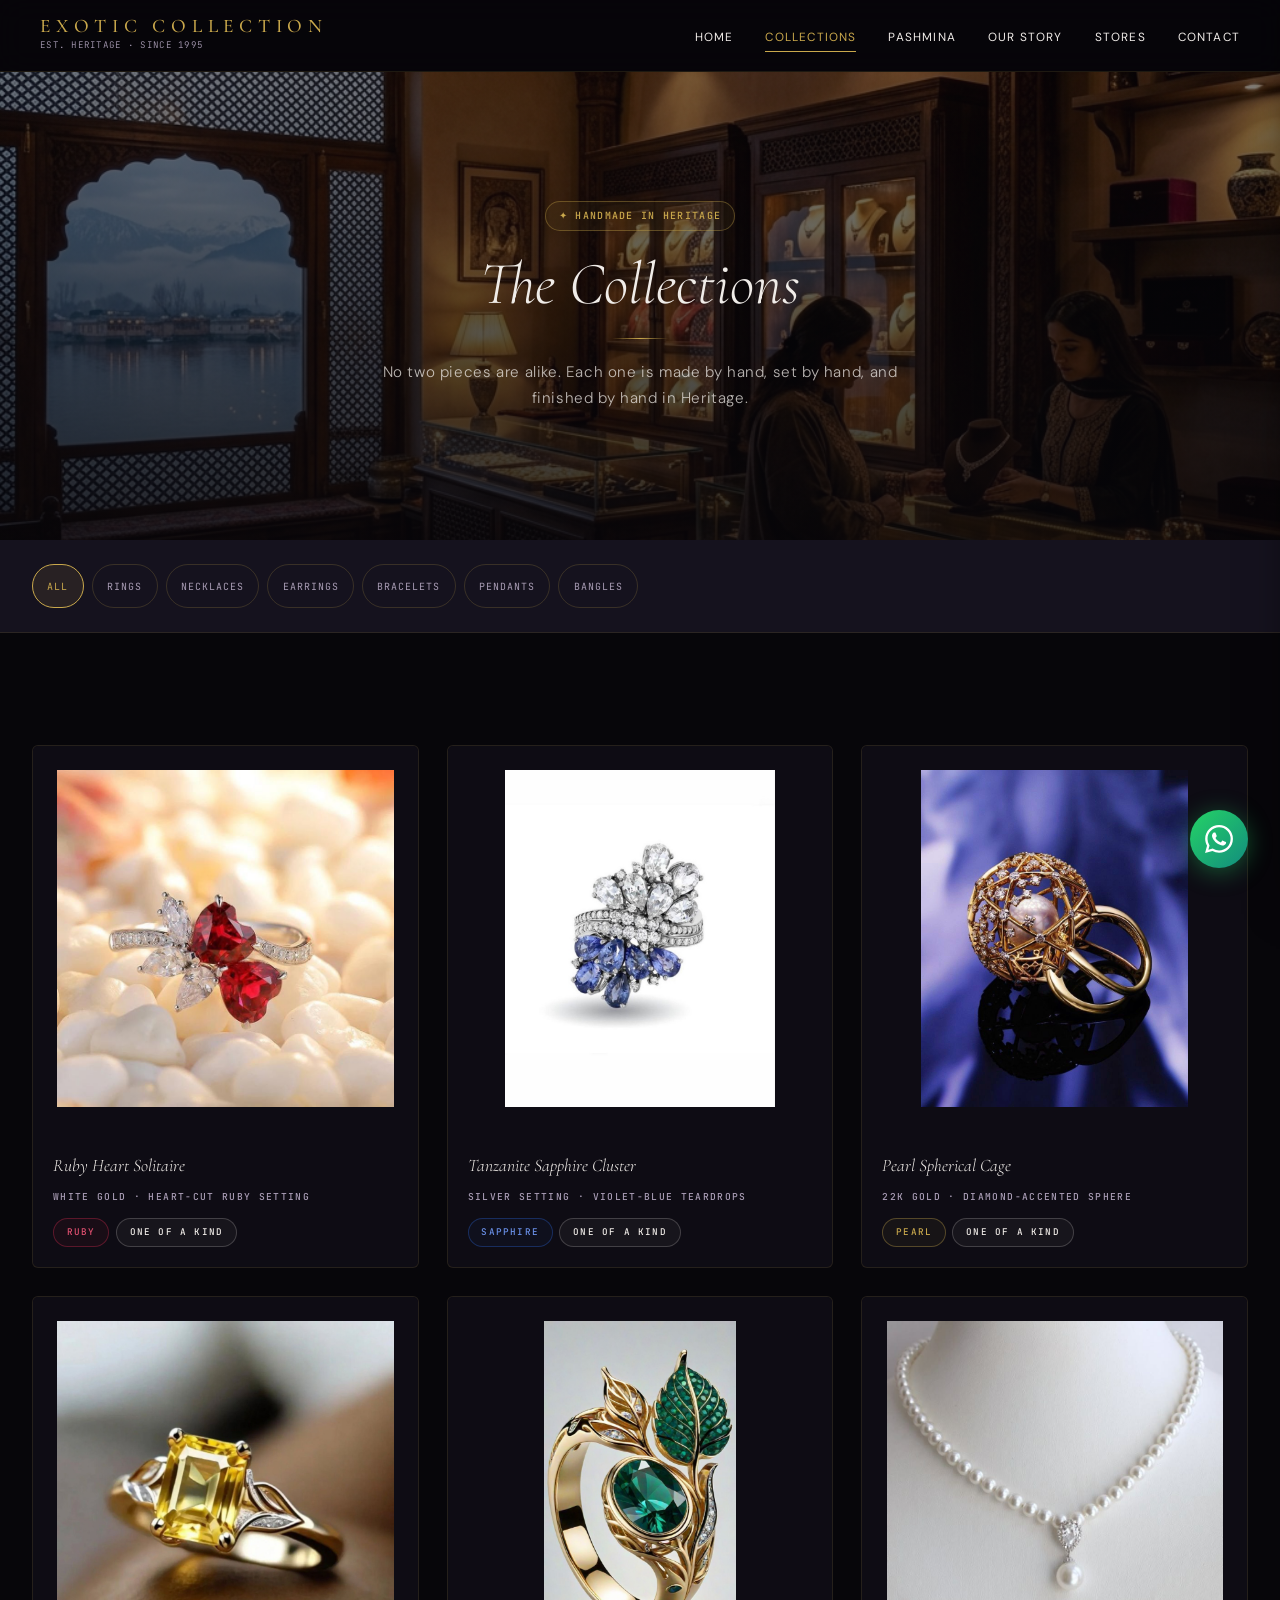
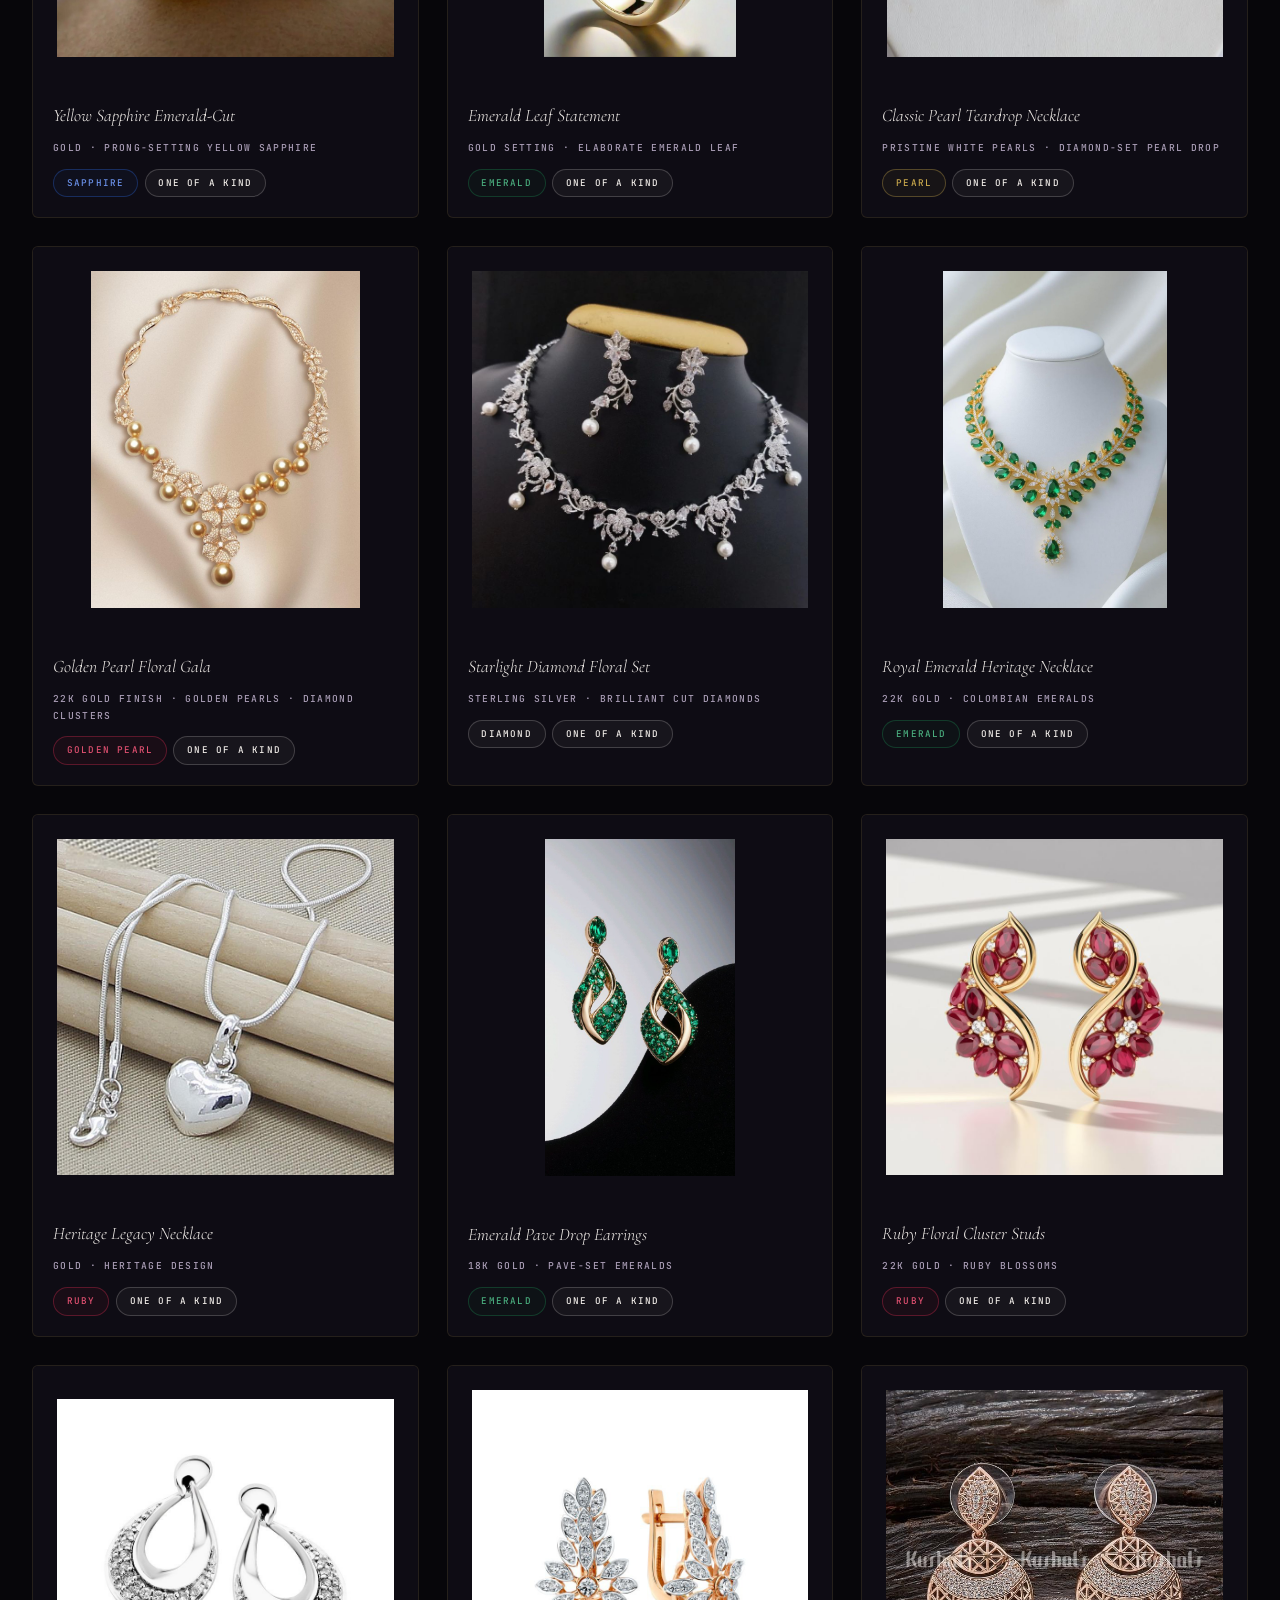
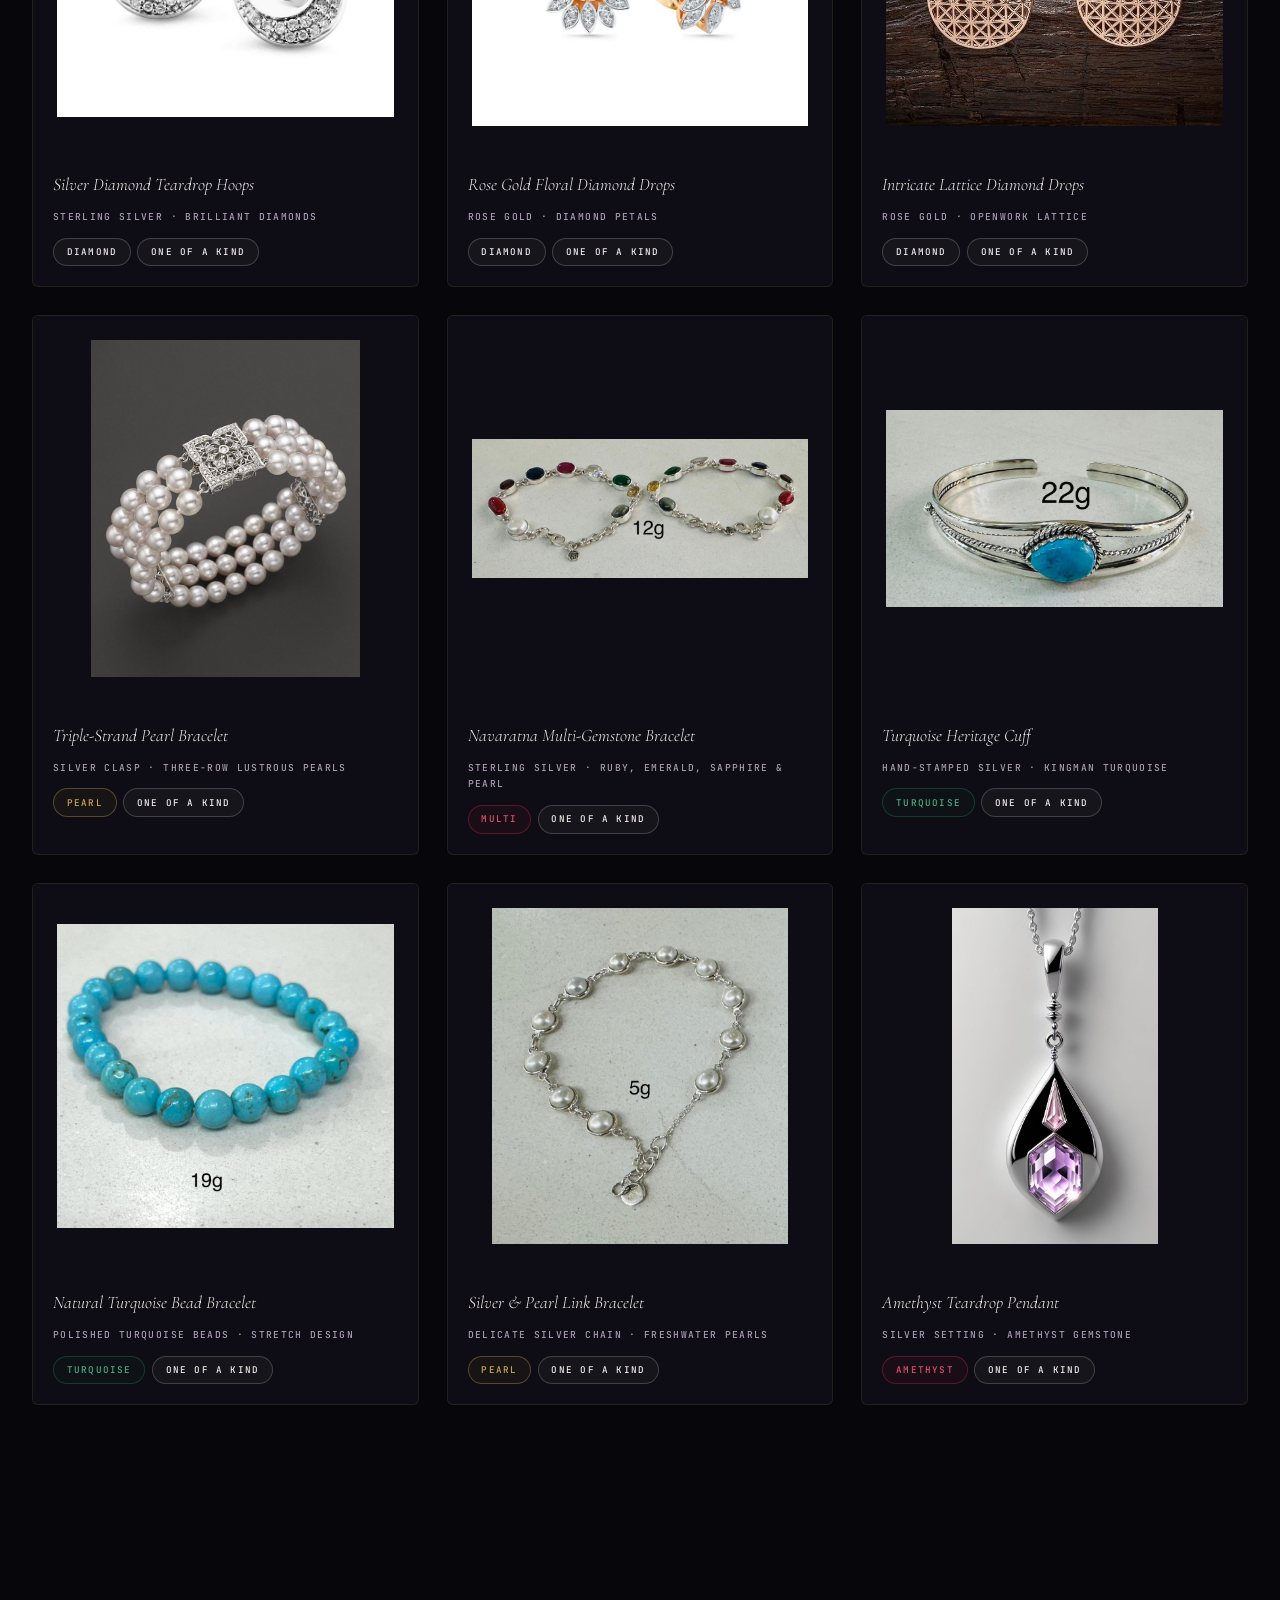
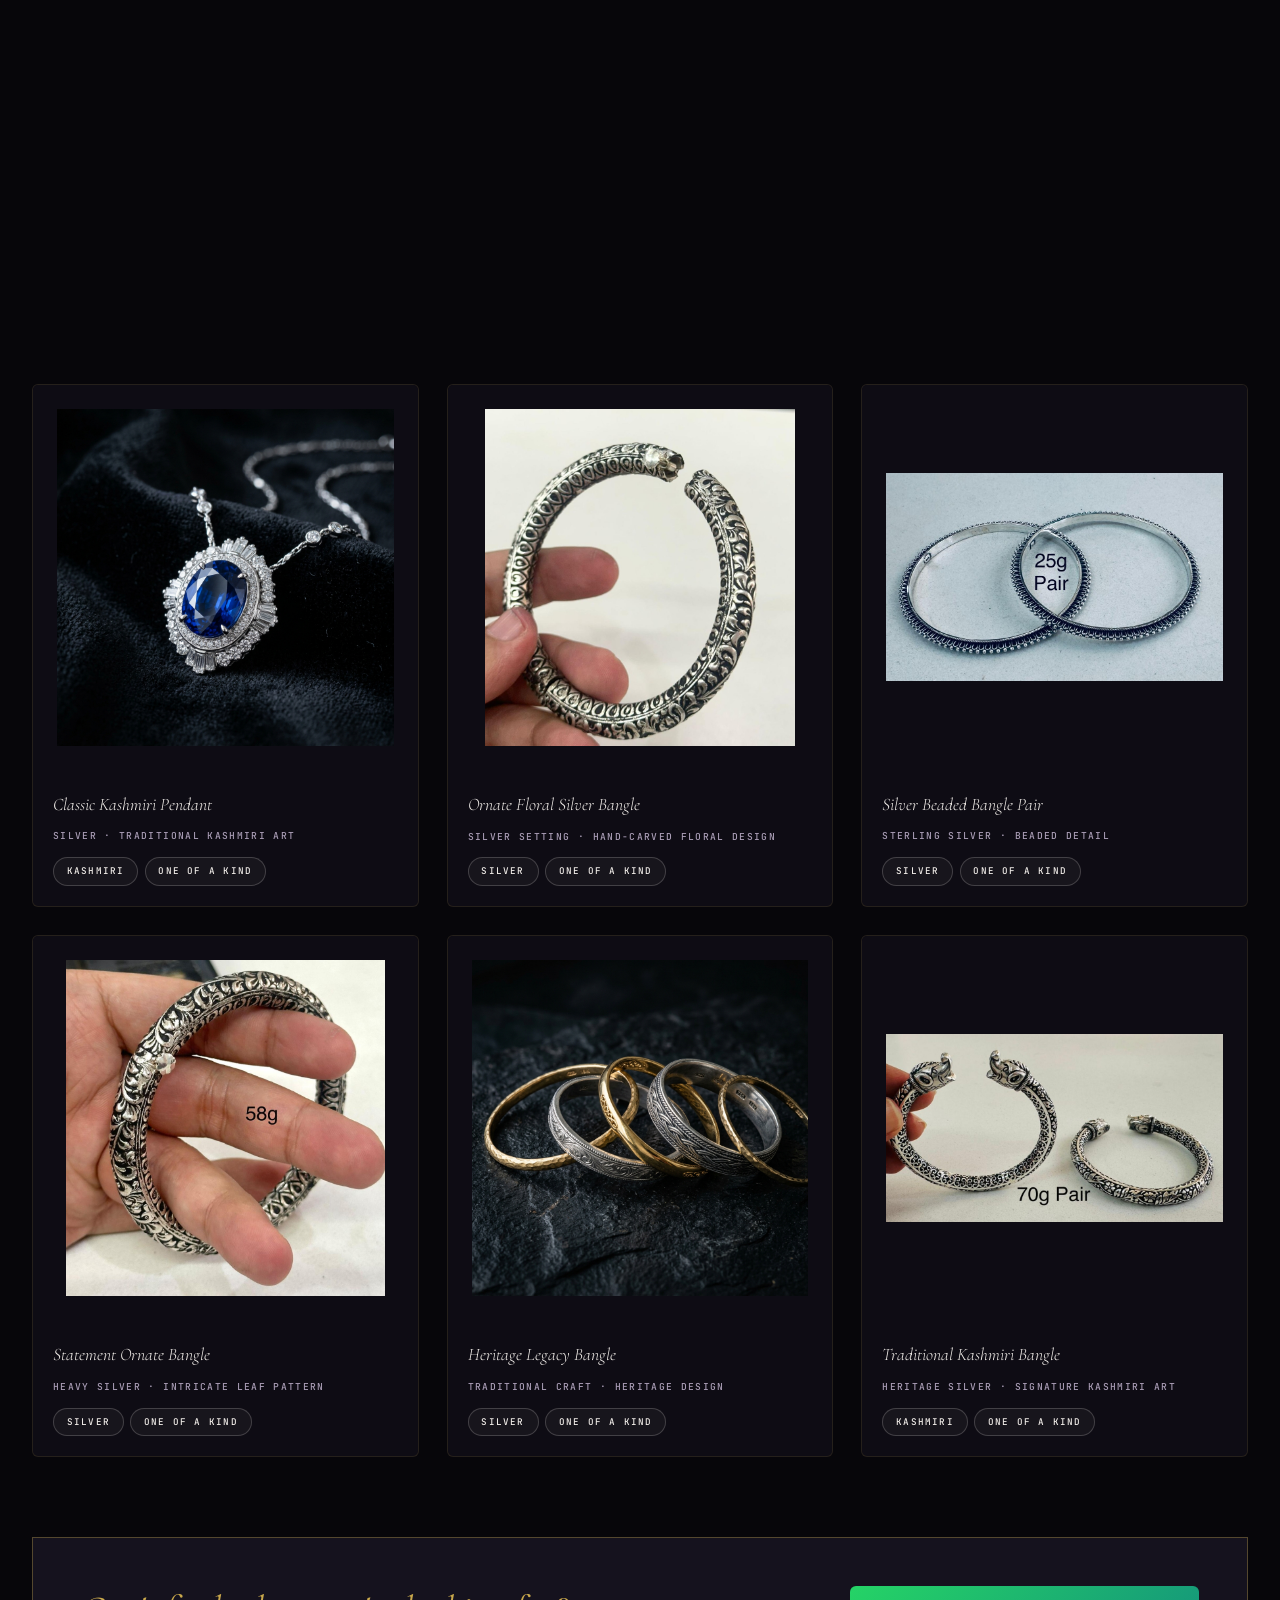
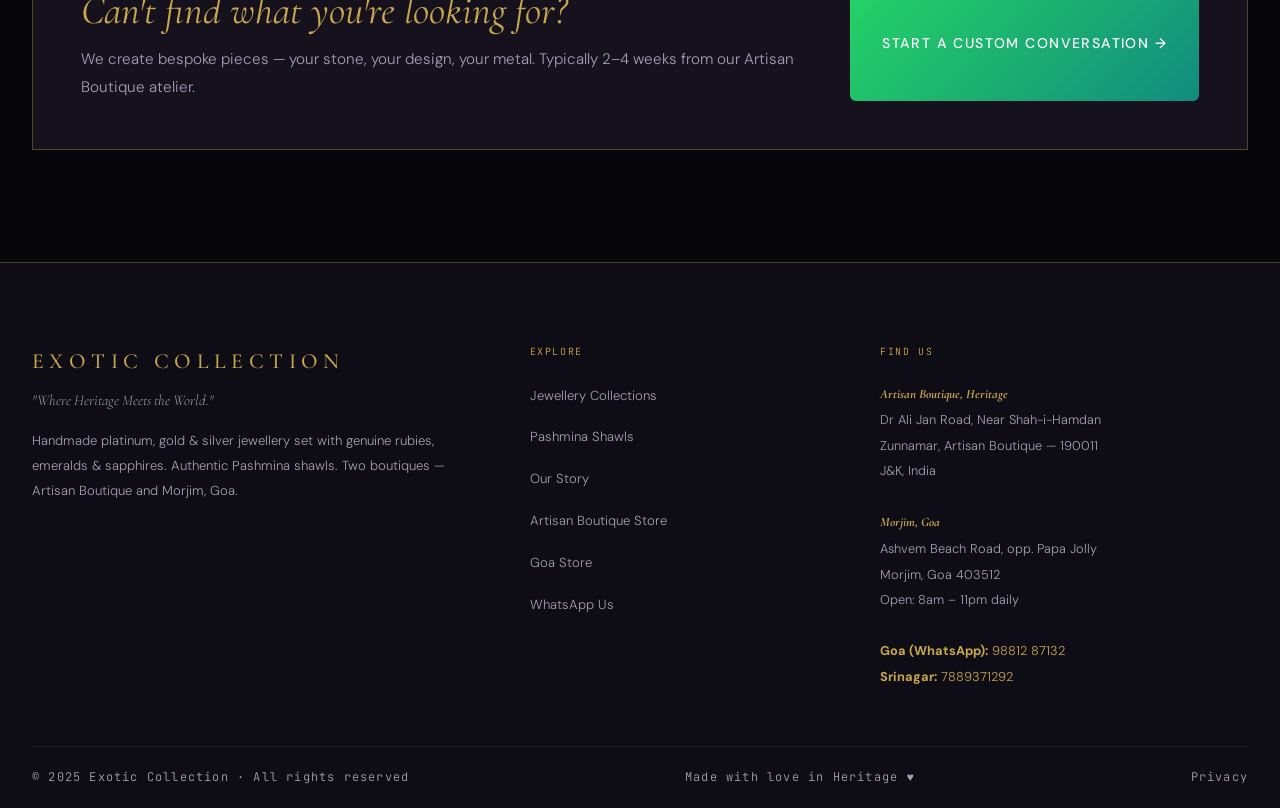
==== commit de118d11: "Implement full mobile responsiveness overhaul and fix product image alignment in collections" ====
--- a/collections.html
+++ b/collections.html
@@ -116,7 +116,7 @@
       <!-- Piece 5 -->
       <article class="product-card card reveal reveal-delay-1" data-tags="ring all">
         <div class="product-img jewel-image-wrap">
-          <img  src="img/ring-emerald-leaf.jpg" alt="Emerald Leaf Statement" loading="lazy" style="object-fit: contain; width: 100%; height: 100%;" style="object-fit: contain; padding: 1.5rem; background: var(--bg-card); width: 100%; height: 100%;">
+          <img src="img/ring-emerald-leaf.jpg" alt="Emerald Leaf Statement" loading="lazy" style="object-fit: contain; padding: 1.5rem; background: var(--bg-card); width: 100%; height: 100%;">
           <div class="product-hover-overlay">
             <span class="product-hover-name">Emerald Leaf Statement</span>
             <a href="https://wa.me/9881287132?text=Hello%2C+I%27m+interested+in+the+Emerald+Leaf+Statement." target="_blank" rel="noopener" class="btn btn-gold" style="font-size:.72rem;padding:.6rem 1.1rem">Inquire →</a>
@@ -314,7 +314,7 @@
       <!-- Piece 16 -->
       <article class="product-card card reveal" data-tags="bracelet all">
         <div class="product-img jewel-image-wrap">
-          <img  src="img/bracelet-pearl-triple.jpg" alt="Triple-Strand Pearl Bracelet" loading="lazy" style="object-fit: cover; object-position: center;" style="object-fit: contain; padding: 1.5rem; background: var(--bg-card); width: 100%; height: 100%;">
+          <img src="img/bracelet-pearl-triple.jpg" alt="Triple-Strand Pearl Bracelet" loading="lazy" style="object-fit: contain; padding: 1.5rem; background: var(--bg-card); width: 100%; height: 100%;">
           <div class="product-hover-overlay">
             <span class="product-hover-name">Triple-Strand Pearl Bracelet</span>
             <a href="https://wa.me/9881287132?text=Hello%2C+I%27m+interested+in+the+Triple-Strand+Pearl+Bracelet." target="_blank" rel="noopener" class="btn btn-gold" style="font-size:.72rem;padding:.6rem 1.1rem">Inquire →</a>
@@ -332,7 +332,7 @@
       <!-- Piece 17 -->
       <article class="product-card card reveal reveal-delay-1" data-tags="bracelet all">
         <div class="product-img jewel-image-wrap">
-          <img  src="img/bracelet-multi-gem.jpg" alt="Navaratna Multi-Gemstone Bracelet" loading="lazy" style="object-fit: cover; object-position: 20% 50%; transform: scale(1.6);" style="object-fit: contain; padding: 1.5rem; background: var(--bg-card); width: 100%; height: 100%;">
+          <img src="img/bracelet-multi-gem.jpg" alt="Navaratna Multi-Gemstone Bracelet" loading="lazy" style="object-fit: contain; padding: 1.5rem; background: var(--bg-card); width: 100%; height: 100%;">
           <div class="product-hover-overlay">
             <span class="product-hover-name">Navaratna Multi-Gemstone Bracelet</span>
             <a href="https://wa.me/9881287132?text=Hello%2C+I%27m+interested+in+the+Navaratna+Multi-Gemstone+Bracelet." target="_blank" rel="noopener" class="btn btn-gold" style="font-size:.72rem;padding:.6rem 1.1rem">Inquire →</a>
@@ -350,7 +350,7 @@
       <!-- Piece 18 -->
       <article class="product-card card reveal reveal-delay-2" data-tags="bracelet all">
         <div class="product-img jewel-image-wrap">
-          <img  src="img/bracelet-turquoise-cuff.jpg" alt="Turquoise Heritage Cuff" loading="lazy" style="object-fit: cover; object-position: 50% 75%; transform: scale(1.8);" style="object-fit: contain; padding: 1.5rem; background: var(--bg-card); width: 100%; height: 100%;">
+          <img src="img/bracelet-turquoise-cuff.jpg" alt="Turquoise Heritage Cuff" loading="lazy" style="object-fit: contain; padding: 1.5rem; background: var(--bg-card); width: 100%; height: 100%;">
           <div class="product-hover-overlay">
             <span class="product-hover-name">Turquoise Heritage Cuff</span>
             <a href="https://wa.me/9881287132?text=Hello%2C+I%27m+interested+in+the+Turquoise+Heritage+Cuff." target="_blank" rel="noopener" class="btn btn-gold" style="font-size:.72rem;padding:.6rem 1.1rem">Inquire →</a>
@@ -368,7 +368,7 @@
       <!-- Piece 19 -->
       <article class="product-card card reveal" data-tags="bracelet all">
         <div class="product-img jewel-image-wrap">
-          <img  src="img/bracelet-turquoise-bead.jpg" alt="Natural Turquoise Bead Bracelet" loading="lazy" style="object-fit: cover; object-position: 50% 20%; transform: scale(1.2);" style="object-fit: contain; padding: 1.5rem; background: var(--bg-card); width: 100%; height: 100%;">
+          <img src="img/bracelet-turquoise-bead.jpg" alt="Natural Turquoise Bead Bracelet" loading="lazy" style="object-fit: contain; padding: 1.5rem; background: var(--bg-card); width: 100%; height: 100%;">
           <div class="product-hover-overlay">
             <span class="product-hover-name">Natural Turquoise Bead Bracelet</span>
             <a href="https://wa.me/9881287132?text=Hello%2C+I%27m+interested+in+the+Natural+Turquoise+Bead+Bracelet." target="_blank" rel="noopener" class="btn btn-gold" style="font-size:.72rem;padding:.6rem 1.1rem">Inquire →</a>
@@ -386,7 +386,7 @@
       <!-- Piece 20 -->
       <article class="product-card card reveal reveal-delay-1" data-tags="bracelet all">
         <div class="product-img jewel-image-wrap">
-          <img  src="img/bracelet-pearl-link.jpg" alt="Silver & Pearl Link Bracelet" loading="lazy" style="object-fit: cover; object-position: 50% 25%; transform: scale(1.1);" style="object-fit: contain; padding: 1.5rem; background: var(--bg-card); width: 100%; height: 100%;">
+          <img src="img/bracelet-pearl-link.jpg" alt="Silver & Pearl Link Bracelet" loading="lazy" style="object-fit: contain; padding: 1.5rem; background: var(--bg-card); width: 100%; height: 100%;">
           <div class="product-hover-overlay">
             <span class="product-hover-name">Silver & Pearl Link Bracelet</span>
             <a href="https://wa.me/9881287132?text=Hello%2C+I%27m+interested+in+the+Silver+&amp;+Pearl+Link+Bracelet." target="_blank" rel="noopener" class="btn btn-gold" style="font-size:.72rem;padding:.6rem 1.1rem">Inquire →</a>
@@ -494,7 +494,7 @@
       <!-- Piece 26 -->
       <article class="product-card card reveal" data-tags="bangle all">
         <div class="product-img jewel-image-wrap">
-          <img  src="img/bangle-silver-ornate.jpg" alt="Ornate Floral Silver Bangle" loading="lazy" style="object-fit: contain; padding: 1rem; background: var(--bg-card);" style="object-fit: contain; padding: 1.5rem; background: var(--bg-card); width: 100%; height: 100%;">
+          <img src="img/bangle-silver-ornate.jpg" alt="Ornate Floral Silver Bangle" loading="lazy" style="object-fit: contain; padding: 1.5rem; background: var(--bg-card); width: 100%; height: 100%;">
           <div class="product-hover-overlay">
             <span class="product-hover-name">Ornate Floral Silver Bangle</span>
             <a href="https://wa.me/9881287132?text=Hello%2C+I%27m+interested+in+the+Ornate+Floral+Silver+Bangle." target="_blank" rel="noopener" class="btn btn-gold" style="font-size:.72rem;padding:.6rem 1.1rem">Inquire →</a>
@@ -512,7 +512,7 @@
       <!-- Piece 27 -->
       <article class="product-card card reveal reveal-delay-1" data-tags="bangle all">
         <div class="product-img jewel-image-wrap">
-          <img  src="img/bangle-silver-pair.jpg" alt="Silver Beaded Bangle Pair" loading="lazy" style="object-fit: cover; object-position: 50% 15%; transform: scale(1.4);" style="object-fit: contain; padding: 1.5rem; background: var(--bg-card); width: 100%; height: 100%;">
+          <img src="img/bangle-silver-pair.jpg" alt="Silver Beaded Bangle Pair" loading="lazy" style="object-fit: contain; padding: 1.5rem; background: var(--bg-card); width: 100%; height: 100%;">
           <div class="product-hover-overlay">
             <span class="product-hover-name">Silver Beaded Bangle Pair</span>
             <a href="https://wa.me/9881287132?text=Hello%2C+I%27m+interested+in+the+Silver+Beaded+Bangle+Pair." target="_blank" rel="noopener" class="btn btn-gold" style="font-size:.72rem;padding:.6rem 1.1rem">Inquire →</a>
@@ -530,7 +530,7 @@
       <!-- Piece 28 -->
       <article class="product-card card reveal reveal-delay-2" data-tags="bangle all">
         <div class="product-img jewel-image-wrap">
-          <img  src="img/bangle-silver-statement.jpg" alt="Statement Ornate Bangle" loading="lazy" style="object-fit: cover; object-position: 15% 50%; transform: scale(1.3);" style="object-fit: contain; padding: 1.5rem; background: var(--bg-card); width: 100%; height: 100%;">
+          <img src="img/bangle-silver-statement.jpg" alt="Statement Ornate Bangle" loading="lazy" style="object-fit: contain; padding: 1.5rem; background: var(--bg-card); width: 100%; height: 100%;">
           <div class="product-hover-overlay">
             <span class="product-hover-name">Statement Ornate Bangle</span>
             <a href="https://wa.me/9881287132?text=Hello%2C+I%27m+interested+in+the+Statement+Ornate+Bangle." target="_blank" rel="noopener" class="btn btn-gold" style="font-size:.72rem;padding:.6rem 1.1rem">Inquire →</a>
@@ -548,7 +548,7 @@
       <!-- Piece 29 -->
       <article class="product-card card reveal" data-tags="bangle all">
         <div class="product-img jewel-image-wrap">
-          <img  src="img/bangles-stock.png" alt="Heritage Legacy Bangle" loading="lazy" style="object-fit: contain; padding: 1.5rem; background: var(--bg-card);" style="object-fit: contain; padding: 1.5rem; background: var(--bg-card); width: 100%; height: 100%;">
+          <img src="img/bangles-stock.png" alt="Heritage Legacy Bangle" loading="lazy" style="object-fit: contain; padding: 1.5rem; background: var(--bg-card); width: 100%; height: 100%;">
           <div class="product-hover-overlay">
             <span class="product-hover-name">Heritage Legacy Bangle</span>
             <a href="https://wa.me/9881287132?text=Hello%2C+I%27m+interested+in+the+Heritage+Legacy+Bangle." target="_blank" rel="noopener" class="btn btn-gold" style="font-size:.72rem;padding:.6rem 1.1rem">Inquire →</a>
@@ -566,7 +566,7 @@
       <!-- Piece 30 -->
       <article class="product-card card reveal reveal-delay-1" data-tags="bangle all">
         <div class="product-img jewel-image-wrap">
-          <img  src="img/gallery-bangle-silver.jpg" alt="Traditional Kashmiri Bangle" loading="lazy" style="object-fit: contain; padding: 1rem; background: var(--bg-card);" style="object-fit: contain; padding: 1.5rem; background: var(--bg-card); width: 100%; height: 100%;">
+          <img src="img/gallery-bangle-silver.jpg" alt="Traditional Kashmiri Bangle" loading="lazy" style="object-fit: contain; padding: 1.5rem; background: var(--bg-card); width: 100%; height: 100%;">
           <div class="product-hover-overlay">
             <span class="product-hover-name">Traditional Kashmiri Bangle</span>
             <a href="https://wa.me/9881287132?text=Hello%2C+I%27m+interested+in+the+Traditional+Kashmiri+Bangle." target="_blank" rel="noopener" class="btn btn-gold" style="font-size:.72rem;padding:.6rem 1.1rem">Inquire →</a>
--- a/css/design-system.css
+++ b/css/design-system.css
@@ -4,6 +4,24 @@
    ================================================ */
 
 @import url('https://fonts.googleapis.com/css2?family=Cormorant+Garamond:ital,wght@0,300;0,400;0,500;1,300;1,400;1,500&family=DM+Sans:wght@300;400;500&family=JetBrains+Mono:wght@400;500&display=swap');
+
+html, body {
+  overflow-x: hidden;
+  width: 100%;
+  max-width: 100%;
+}
+* {
+  box-sizing: border-box;
+  max-width: 100%;
+  touch-action: manipulation;
+  margin: 0;
+  padding: 0;
+}
+img, video, iframe {
+  max-width: 100%;
+  height: auto;
+  display: block;
+}
 
 :root {
   --bg-primary:   #07060A;
@@ -32,14 +50,30 @@
   --radius-sm:   2px;
   --radius-md:   6px;
   --radius-full: 9999px;
-}
-
-*,*::before,*::after{box-sizing:border-box;margin:0;padding:0}
-html{font-size:16px;scroll-behavior:smooth;-webkit-font-smoothing:antialiased;-moz-osx-font-smoothing:grayscale}
-body{background-color:var(--bg-primary);color:var(--pearl);font-family:var(--font-body);font-weight:300;line-height:1.75;overflow-x:hidden}
-img{max-width:100%;display:block}
-a{color:inherit;text-decoration:none}
-button{cursor:pointer}
+
+  /* 325px base font size */
+  font-size: 14px;
+}
+
+@media (min-width: 375px) {
+  :root { font-size: 15px; }
+}
+@media (min-width: 425px) {
+  :root { font-size: 16px; }
+}
+
+body {
+  background-color: var(--bg-primary);
+  color: var(--pearl);
+  font-family: var(--font-body);
+  font-weight: 300;
+  line-height: 1.75;
+  -webkit-font-smoothing: antialiased;
+  -moz-osx-font-smoothing: grayscale;
+}
+
+a { color: inherit; text-decoration: none; padding: 4px 0; }
+button { cursor: pointer; min-height: 44px; border: none; background: none; }
 
 .display-xl{font-family:var(--font-display);font-size:clamp(3rem,7vw,5.5rem);font-weight:300;font-style:italic;line-height:1.08;color:var(--pearl)}
 .display-lg{font-family:var(--font-display);font-size:clamp(2.2rem,5vw,3.75rem);font-weight:300;font-style:italic;line-height:1.12}
@@ -94,49 +128,186 @@
 .reveal-delay-4{transition-delay:.4s}
 
 /* ─── Floating WhatsApp ─────────────────────────── */
-.whatsapp-float{position:fixed;bottom:2rem;right:2rem;z-index:9999;width:58px;height:58px;border-radius:var(--radius-full);background:linear-gradient(135deg,#25D366,#128C7E);display:flex;align-items:center;justify-content:center;box-shadow:0 4px 24px rgba(37,211,102,.38);transition:all var(--transition-medium)}
-.whatsapp-float:hover{transform:scale(1.1) translateY(-2px);box-shadow:0 8px 36px rgba(37,211,102,.52)}
-.whatsapp-float svg{width:28px;height:28px;fill:white}
+.whatsapp-float {
+  position: fixed;
+  bottom: 20px;
+  right: 16px;
+  z-index: 9999;
+  width: 52px;
+  height: 52px;
+  border-radius: var(--radius-full);
+  background: linear-gradient(135deg,#25D366,#128C7E);
+  display: flex;
+  align-items: center;
+  justify-content: center;
+  box-shadow: 0 4px 24px rgba(37,211,102,0.38);
+  transition: all var(--transition-medium);
+}
+@media (min-width: 769px) {
+  .whatsapp-float { bottom: 2rem; right: 2rem; width: 58px; height: 58px; }
+}
+.whatsapp-float:hover { transform: scale(1.1) translateY(-2px); box-shadow: 0 8px 36px rgba(37,211,102,.52); }
+.whatsapp-float svg { width: 24px; height: 24px; fill: white; }
+@media (min-width: 769px) { .whatsapp-float svg { width: 28px; height: 28px; } }
 
 /* ─── Navbar ────────────────────────────────────── */
-.navbar{position:fixed;top:0;left:0;right:0;z-index:900;height:72px;padding:0 2.5rem;display:flex;align-items:center;justify-content:space-between;background:rgba(7,6,10,.82);border-bottom:var(--border-gold);backdrop-filter:blur(14px);-webkit-backdrop-filter:blur(14px);transition:background var(--transition-medium),box-shadow var(--transition-medium)}
-.navbar.scrolled{background:rgba(7,6,10,.97);box-shadow:0 2px 40px rgba(0,0,0,.6)}
-.nav-logo{display:flex;flex-direction:column;gap:1px}
-.nav-logo-name{font-family:var(--font-display);font-size:1.2rem;font-weight:500;letter-spacing:.3em;color:var(--gold);text-transform:uppercase;line-height:1}
-.nav-logo-sub{font-family:var(--font-mono);font-size:.57rem;letter-spacing:.14em;color:var(--muted);text-transform:uppercase}
-.nav-links{display:flex;align-items:center;gap:2rem;list-style:none}
-.nav-links a{font-family:var(--font-body);font-size:.74rem;font-weight:400;letter-spacing:.1em;text-transform:uppercase;color:var(--pearl);transition:color var(--transition-fast);position:relative}
-.nav-links a::after{content:'';position:absolute;bottom:-3px;left:0;width:0;height:1px;background:var(--gold);transition:width var(--transition-medium)}
-.nav-links a:hover,.nav-links a.active{color:var(--gold)}
-.nav-links a:hover::after,.nav-links a.active::after{width:100%}
-.nav-hamburger{display:none;flex-direction:column;gap:5px;background:none;border:none;padding:.5rem}
-.nav-hamburger span{display:block;width:22px;height:1px;background:var(--pearl);transition:all var(--transition-medium)}
-.nav-mobile{display:none;position:fixed;inset:0;z-index:880;background:rgba(7,6,10,.98);flex-direction:column;align-items:center;justify-content:center;gap:2.5rem}
-.nav-mobile.open{display:flex}
-.nav-mobile a{font-family:var(--font-display);font-size:2rem;font-style:italic;color:var(--pearl);transition:color var(--transition-fast)}
-.nav-mobile a:hover{color:var(--gold)}
+.navbar {
+  position: fixed;
+  top: 0;
+  left: 0;
+  right: 0;
+  z-index: 900;
+  height: 72px;
+  padding: 0 1.25rem;
+  display: flex;
+  align-items: center;
+  justify-content: space-between;
+  background: rgba(7,6,10,0.82);
+  border-bottom: var(--border-gold);
+  backdrop-filter: blur(14px);
+  -webkit-backdrop-filter: blur(14px);
+  transition: background var(--transition-medium), box-shadow var(--transition-medium);
+}
+
+@media (min-width: 769px) {
+  .navbar { padding: 0 2.5rem; }
+}
+
+.navbar.scrolled {
+  background: rgba(7,6,10,0.97);
+  box-shadow: 0 2px 40px rgba(0,0,0,.6);
+}
+
+.nav-logo { display:flex; flex-direction:column; gap:1px; }
+.nav-logo-name {
+  font-family: var(--font-display);
+  font-size: 16px;
+  font-weight: 500;
+  letter-spacing: 0.15em;
+  color: var(--gold);
+  text-transform: uppercase;
+  line-height: 1;
+  transition: font-size var(--transition-fast);
+}
+
+@media (min-width: 375px) { .nav-logo-name { font-size: 18px; } }
+@media (min-width: 425px) { .nav-logo-name { font-size: 20px; } }
+@media (min-width: 1024px) { .nav-logo-name { font-size: 1.2rem; letter-spacing: 0.3em; } }
+
+.nav-logo-sub { font-family:var(--font-mono); font-size:.57rem; letter-spacing:.14em; color:var(--muted); text-transform:uppercase; }
+
+.nav-links { display: none; align-items:center; gap:2rem; list-style:none; }
+@media (min-width: 769px) { .nav-links { display: flex; } }
+
+.nav-links a { font-family:var(--font-body); font-size:.74rem; font-weight:400; letter-spacing:.1em; text-transform:uppercase; color:var(--pearl); transition:color var(--transition-fast); position:relative; }
+.nav-links a::after { content:''; position:absolute; bottom:-3px; left:0; width:0; height:1px; background:var(--gold); transition:width var(--transition-medium); }
+.nav-links a:hover, .nav-links a.active { color:var(--gold); }
+.nav-links a:hover::after, .nav-links a.active::after { width:100%; }
+
+.nav-hamburger {
+  display: flex;
+  flex-direction: column;
+  gap: 5px;
+  background: none;
+  border: none;
+  padding: .5rem;
+  width: 44px;
+  height: 44px;
+  justify-content: center;
+  align-items: flex-end;
+  z-index: 1001;
+}
+@media (min-width: 769px) { .nav-hamburger { display: none; } }
+
+.nav-hamburger span { display:block; width:22px; height:1px; background:var(--pearl); transition:all var(--transition-medium); }
+
+/* Nav Mobile Drawer */
+.nav-mobile-overlay {
+  position: fixed;
+  inset: 0;
+  z-index: 998;
+  background: rgba(7,6,10,0.7);
+  opacity: 0;
+  visibility: hidden;
+  transition: all var(--transition-medium);
+}
+.nav-mobile-overlay.visible { opacity: 1; visibility: visible; }
+
+.nav-mobile {
+  position: fixed;
+  top: 0;
+  right: -300px;
+  width: 280px;
+  height: 100svh;
+  z-index: 999;
+  background: #07060A;
+  display: flex;
+  flex-direction: column;
+  padding: 80px 2rem 2rem;
+  gap: 1rem;
+  transition: right var(--transition-medium);
+  box-shadow: -10px 0 40px rgba(0,0,0,0.5);
+}
+
+.nav-mobile.open { right: 0; }
+
+.nav-mobile a {
+  font-family: var(--font-display);
+  font-size: 24px;
+  color: var(--gold);
+  height: 48px;
+  display: flex;
+  align-items: center;
+  transition: color var(--transition-fast);
+}
+
+.nav-mobile-close {
+  position: absolute;
+  top: 14px;
+  right: 1.25rem;
+  width: 44px;
+  height: 44px;
+  display: flex;
+  align-items: center;
+  justify-content: center;
+  font-size: 32px;
+  color: var(--pearl);
+  background: none;
+  border: none;
+  cursor: pointer;
+}
 
 /* ─── Form Controls ─────────────────────────────── */
 .form-group{display:flex;flex-direction:column;gap:.5rem}
 .form-label{font-family:var(--font-mono);font-size:.63rem;letter-spacing:.13em;text-transform:uppercase;color:var(--muted)}
-.form-input,.form-textarea,.form-select{background:var(--bg-elevated);border:var(--border-gold);border-radius:var(--radius-sm);color:var(--pearl);font-family:var(--font-body);font-size:.9rem;padding:.85rem 1rem;transition:border-color var(--transition-fast),box-shadow var(--transition-fast);outline:none;width:100%;-webkit-appearance:none;appearance:none}
+.form-input,.form-textarea,.form-select{background:var(--bg-elevated);border:var(--border-gold);border-radius:var(--radius-sm);color:var(--pearl);font-family:var(--font-body);font-size: 16px;padding:.85rem 1rem;transition:border-color var(--transition-fast),box-shadow var(--transition-fast);outline:none;width:100%;-webkit-appearance:none;appearance:none;min-height: 48px;}
 .form-input:focus,.form-textarea:focus,.form-select:focus{border-color:rgba(201,168,76,.4);box-shadow:0 0 0 3px rgba(201,168,76,.06)}
-.form-textarea{resize:vertical;min-height:140px}
+.form-textarea{resize:vertical;min-height:120px}
 .form-select option{background:var(--bg-elevated);color:var(--pearl)}
 
 /* ─── Footer ────────────────────────────────────── */
-.footer{background:var(--bg-card);border-top:var(--border-gold-hover)}
-.footer-grid{display:grid;grid-template-columns:1.5fr 1fr 1.25fr;gap:3.5rem;padding:5rem 0 3.5rem}
-.footer-logo-name{font-family:var(--font-display);font-size:1.35rem;font-weight:500;letter-spacing:.25em;color:var(--gold);text-transform:uppercase;margin-bottom:.4rem}
-.footer-tagline{font-family:var(--font-display);font-style:italic;font-size:.93rem;color:var(--muted);margin-bottom:1rem}
-.footer-desc{font-size:.82rem;color:var(--muted);line-height:1.9}
-.footer-heading{font-family:var(--font-mono);font-size:.62rem;letter-spacing:.16em;text-transform:uppercase;color:var(--gold);margin-bottom:1.25rem}
-.footer-links{list-style:none;display:flex;flex-direction:column;gap:.85rem}
-.footer-links a{font-size:.82rem;color:var(--muted);transition:color var(--transition-fast)}
-.footer-links a:hover{color:var(--gold)}
-.footer-address{font-size:.8rem;color:var(--muted);line-height:2}
-.footer-bottom{border-top:var(--border-gold);padding:1.25rem 0;display:flex;align-items:center;justify-content:space-between;flex-wrap:wrap;gap:.75rem}
-.footer-bottom-text{font-family:var(--font-mono);font-size:.62rem;letter-spacing:.1em;color:var(--muted)}
+.footer { background:var(--bg-card); border-top:var(--border-gold-hover); }
+.footer-grid { display:grid; grid-template-columns: 1fr; gap:2rem; padding: 3rem 1.25rem 2rem; }
+@media (min-width: 1024px) { .footer-grid { grid-template-columns: 1.5fr 1fr 1.25fr; gap: 3.5rem; padding: 5rem 0 3.5rem; } }
+
+.footer-column { border-bottom: 1px solid rgba(201,168,76,0.1); padding-bottom: 2rem; }
+.footer-column:last-child { border-bottom: none; }
+@media (min-width: 1024px) { .footer-column { border-bottom: none; padding-bottom: 0; } }
+
+.footer-logo-name { font-family:var(--font-display); font-size: 18px; font-weight:500; letter-spacing:.25em; color:var(--gold); text-transform:uppercase; margin-bottom:.4rem; }
+@media (min-width: 1024px) { .footer-logo-name { font-size: 1.35rem; } }
+
+.footer-tagline { font-family:var(--font-display); font-style:italic; font-size:.93rem; color:var(--muted); margin-bottom:1rem; }
+.footer-desc { font-size:.82rem; color:var(--muted); line-height:1.9; }
+.footer-heading { font-family:var(--font-mono); font-size:.62rem; letter-spacing:.16em; text-transform:uppercase; color:var(--gold); margin-bottom:1.25rem; }
+.footer-links { list-style:none; display:flex; flex-direction:column; gap:.85rem; }
+.footer-links a { font-size:15px; line-height: 2; color:var(--muted); transition:color var(--transition-fast); }
+@media (min-width: 1024px) { .footer-links a { font-size: .82rem; } }
+
+.footer-address { font-size:.8rem; color:var(--muted); line-height:2; }
+.footer-bottom { border-top:var(--border-gold); padding:1rem; display:flex; flex-direction: column; align-items:center; text-align: center; gap:.75rem; }
+@media (min-width: 769px) { .footer-bottom { flex-direction: row; justify-content: space-between; padding: 1.25rem 0; } }
+.footer-bottom-text { font-family:var(--font-mono); font-size:12px; letter-spacing:.1em; color:var(--muted); }
 
 /* ─── Page Hero ─────────────────────────────────── */
 .page-hero{position:relative;height:52vh;min-height:340px;display:flex;align-items:center;justify-content:center;text-align:center;overflow:hidden;margin-top:72px}
@@ -146,5 +317,4 @@
 .overlay-dark{position:absolute;inset:0;background:linear-gradient(to bottom,rgba(7,6,10,.35) 0%,rgba(7,6,10,.85) 100%)}
 
 /* ─── Responsive ─────────────────────────────────── */
-@media(max-width:1024px){.container{padding:0 1.5rem}.footer-grid{grid-template-columns:1fr 1fr;gap:2.5rem}}
-@media(max-width:768px){.section{padding:4.5rem 0}.section-sm{padding:3rem 0}.nav-links{display:none}.nav-hamburger{display:flex}.navbar{padding:0 1.25rem}.container{padding:0 1rem}.footer-grid{grid-template-columns:1fr;gap:2rem;padding:3rem 0 2rem}.footer-bottom{flex-direction:column;text-align:center}.whatsapp-float{bottom:1.25rem;right:1.25rem;width:52px;height:52px}.whatsapp-float svg{width:24px;height:24px}}
+@media(max-width:1024px){.container{padding:0 1.5rem}}
--- a/css/collections.css
+++ b/css/collections.css
@@ -1,20 +1,35 @@
+/* ================================================
+   EXOTIC COLLECTION — Collections Styles
+   Mobile-First Architecture
+   ================================================ */
+
 /* ─── Filters ───────────────────────────────────── */
 .filters-section {
   background: var(--bg-surface);
   border-bottom: var(--border-gold);
-  padding: 1.5rem 0;
+  padding: 1rem 0;
   position: sticky;
   top: 72px;
   z-index: 50;
   backdrop-filter: blur(8px);
 }
+
 .filter-tabs {
-  display: flex;
+  display: flex !important;
+  flex-wrap: nowrap !important;
   gap: 0.5rem;
-  flex-wrap: wrap;
-  align-items: center;
+  overflow-x: auto !important;
+  -webkit-overflow-scrolling: touch;
+  scroll-snap-type: x mandatory;
+  padding: 0 1.25rem;
+  scrollbar-width: none;
 }
+
+.filter-tabs::-webkit-scrollbar { display: none; }
+
 .filter-tab {
+  flex-shrink: 0;
+  scroll-snap-align: start;
   background: transparent;
   border: 1px solid rgba(201,168,76,0.2);
   border-radius: var(--radius-full);
@@ -23,19 +38,26 @@
   font-size: 0.62rem;
   letter-spacing: 0.1em;
   text-transform: uppercase;
-  padding: 0.38rem 0.9rem;
+  padding: 8px 16px;
   cursor: pointer;
   transition: all var(--transition-fast);
   white-space: nowrap;
 }
-.filter-tab:hover {
-  border-color: rgba(201,168,76,0.45);
-  color: var(--gold);
-}
+
 .filter-tab.active {
   background: rgba(201,168,76,0.1);
   border-color: var(--gold);
   color: var(--gold);
+}
+
+@media (min-width: 600px) {
+  .filter-tabs { flex-wrap: wrap !important; overflow: visible !important; }
+}
+
+@media (min-width: 769px) {
+  .filters-section { padding: 1.5rem 0; }
+  .filter-tabs { padding: 0; }
+  .filter-tab { padding: 0.38rem 0.9rem; }
 }
 
 /* ─── Product Grid ──────────────────────────────── */
@@ -43,16 +65,48 @@
 
 .product-grid {
   display: grid;
-  grid-template-columns: repeat(3, 1fr);
+  grid-template-columns: 1fr;
   gap: 1.75rem;
 }
 
-.product-card { display: flex; flex-direction: column; }
+@media (min-width: 500px) {
+  .product-grid { grid-template-columns: 1fr 1fr; gap: 12px; }
+}
+
+@media (min-width: 769px) {
+  .product-grid { grid-template-columns: repeat(3, 1fr); gap: 1.75rem; }
+}
+
+.product-card { display: flex; flex-direction: column; width: 100%; }
 
 .product-img {
-  aspect-ratio: 1;
+  width: 100%;
+  aspect-ratio: 1/1;
   position: relative;
 }
+
+.product-info {
+  padding: 16px;
+  display: flex;
+  flex-direction: column;
+  gap: 0.5rem;
+  flex: 1;
+}
+
+.product-name {
+  font-family: var(--font-display);
+  font-size: 18px;
+  font-style: italic;
+  color: var(--pearl);
+}
+
+@media (min-width: 769px) {
+  .product-info { padding: 1.25rem; }
+  .product-name { font-size: 1.1rem; }
+}
+
+.product-meta { font-size: 0.6rem; }
+.product-badges { display: flex; gap: 0.4rem; flex-wrap: wrap; margin-top: 0.25rem; }
 
 .product-hover-overlay {
   position: absolute;
@@ -69,47 +123,24 @@
 
 .product-card:hover .product-hover-overlay { opacity: 1; }
 
-.product-hover-name {
-  font-family: var(--font-display);
-  font-style: italic;
-  font-size: 1.15rem;
-  color: var(--pearl);
-  text-align: center;
-  padding: 0 1rem;
-}
-
-.product-info {
-  padding: 1.25rem;
-  display: flex;
-  flex-direction: column;
-  gap: 0.5rem;
-  flex: 1;
-}
-
-.product-name {
-  font-family: var(--font-display);
-  font-size: 1.1rem;
-  font-style: italic;
-  color: var(--pearl);
-}
-
-.product-meta { font-size: 0.6rem; }
-
-.product-badges { display: flex; gap: 0.4rem; flex-wrap: wrap; margin-top: 0.25rem; }
-
 /* ─── Custom CTA ────────────────────────────────── */
 .custom-cta-band {
   background: var(--bg-surface);
   border: var(--border-gold-hover);
-  border-radius: var(--radius-lg);
-  padding: 3rem;
+  border-radius: var(--radius-md);
+  padding: 2rem 1.25rem;
   display: flex;
-  align-items: center;
-  justify-content: space-between;
-  gap: 2rem;
-  flex-wrap: wrap;
+  flex-direction: column;
+  text-align: center;
+  gap: 1.5rem;
 }
 
-/* ─── Responsive ─────────────────────────────────── */
-@media (max-width: 1024px) { .product-grid { grid-template-columns: repeat(2,1fr); } }
-@media (max-width: 600px)  { .product-grid { grid-template-columns: 1fr; } .custom-cta-band { flex-direction:column; text-align:center; } }
+@media (min-width: 769px) {
+  .custom-cta-band {
+    padding: 3rem;
+    flex-direction: row;
+    text-align: left;
+    justify-content: space-between;
+    border-radius: var(--radius-lg);
+  }
+}
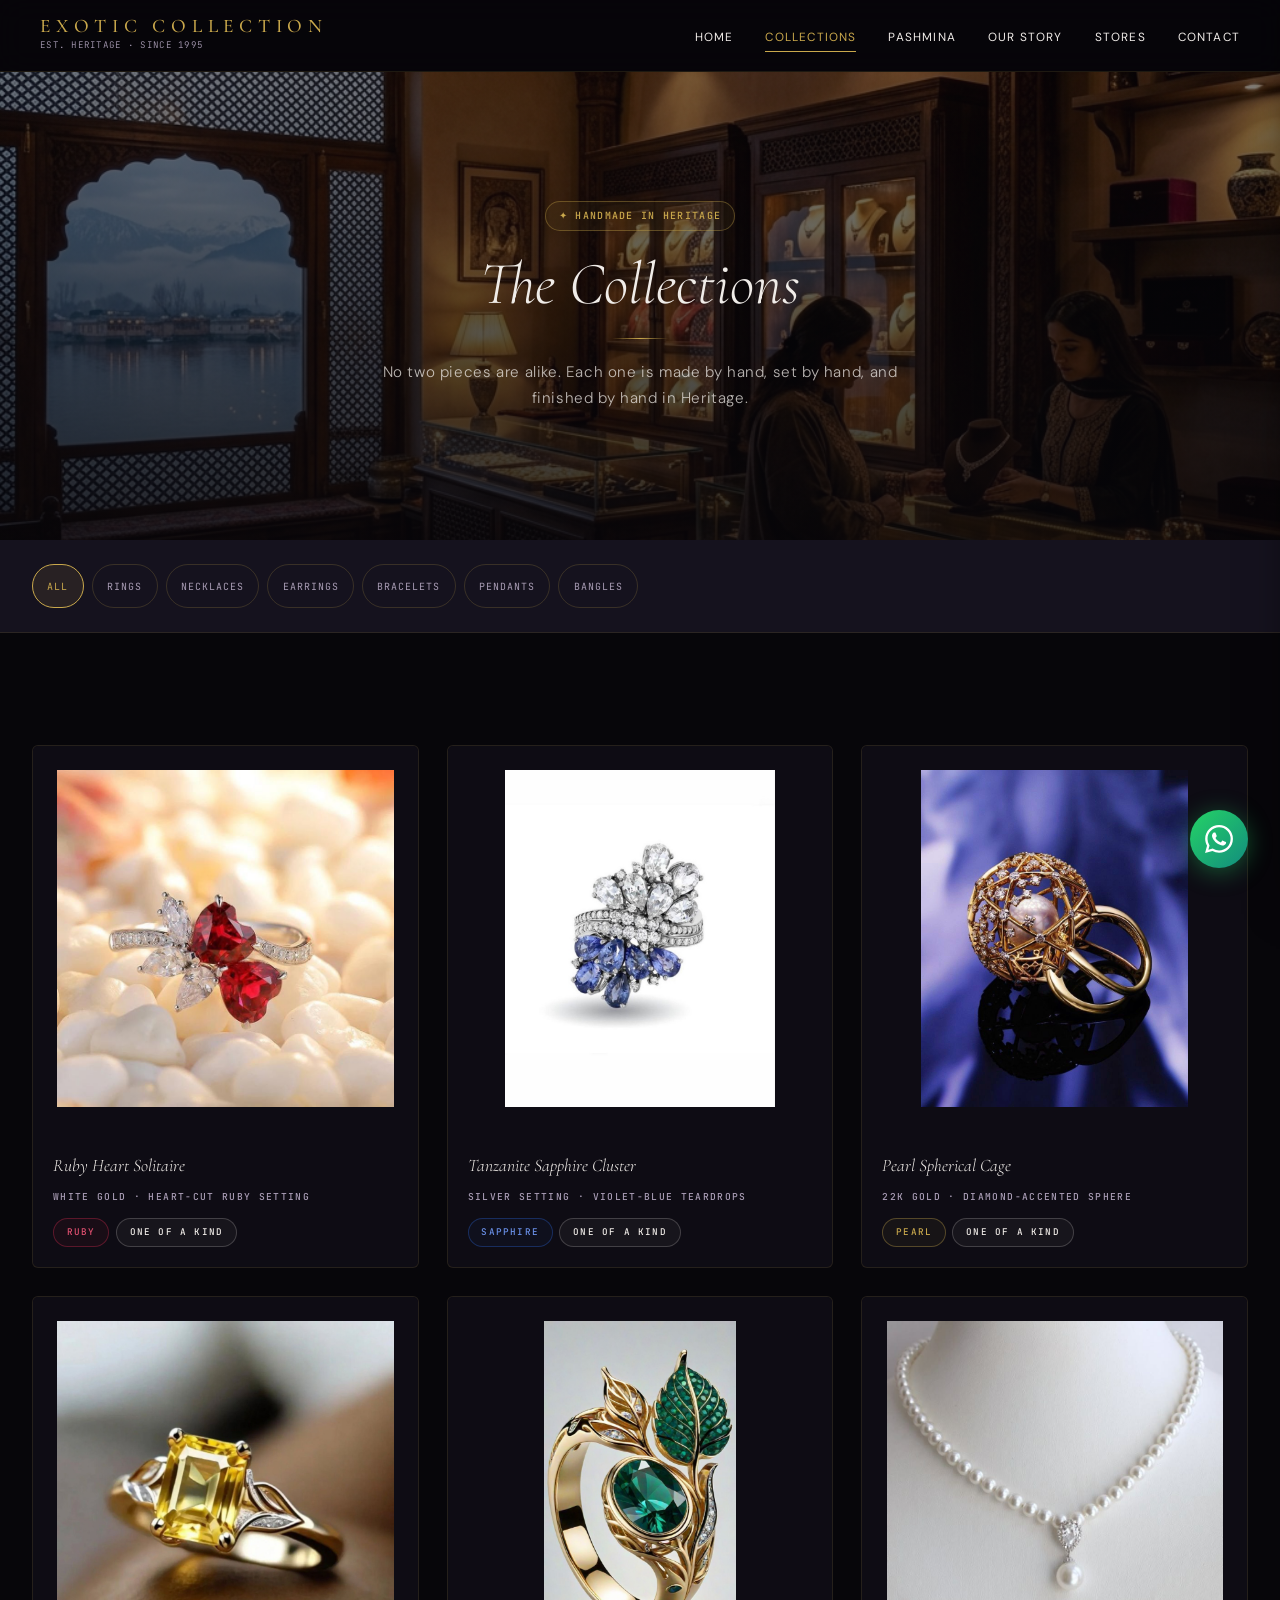
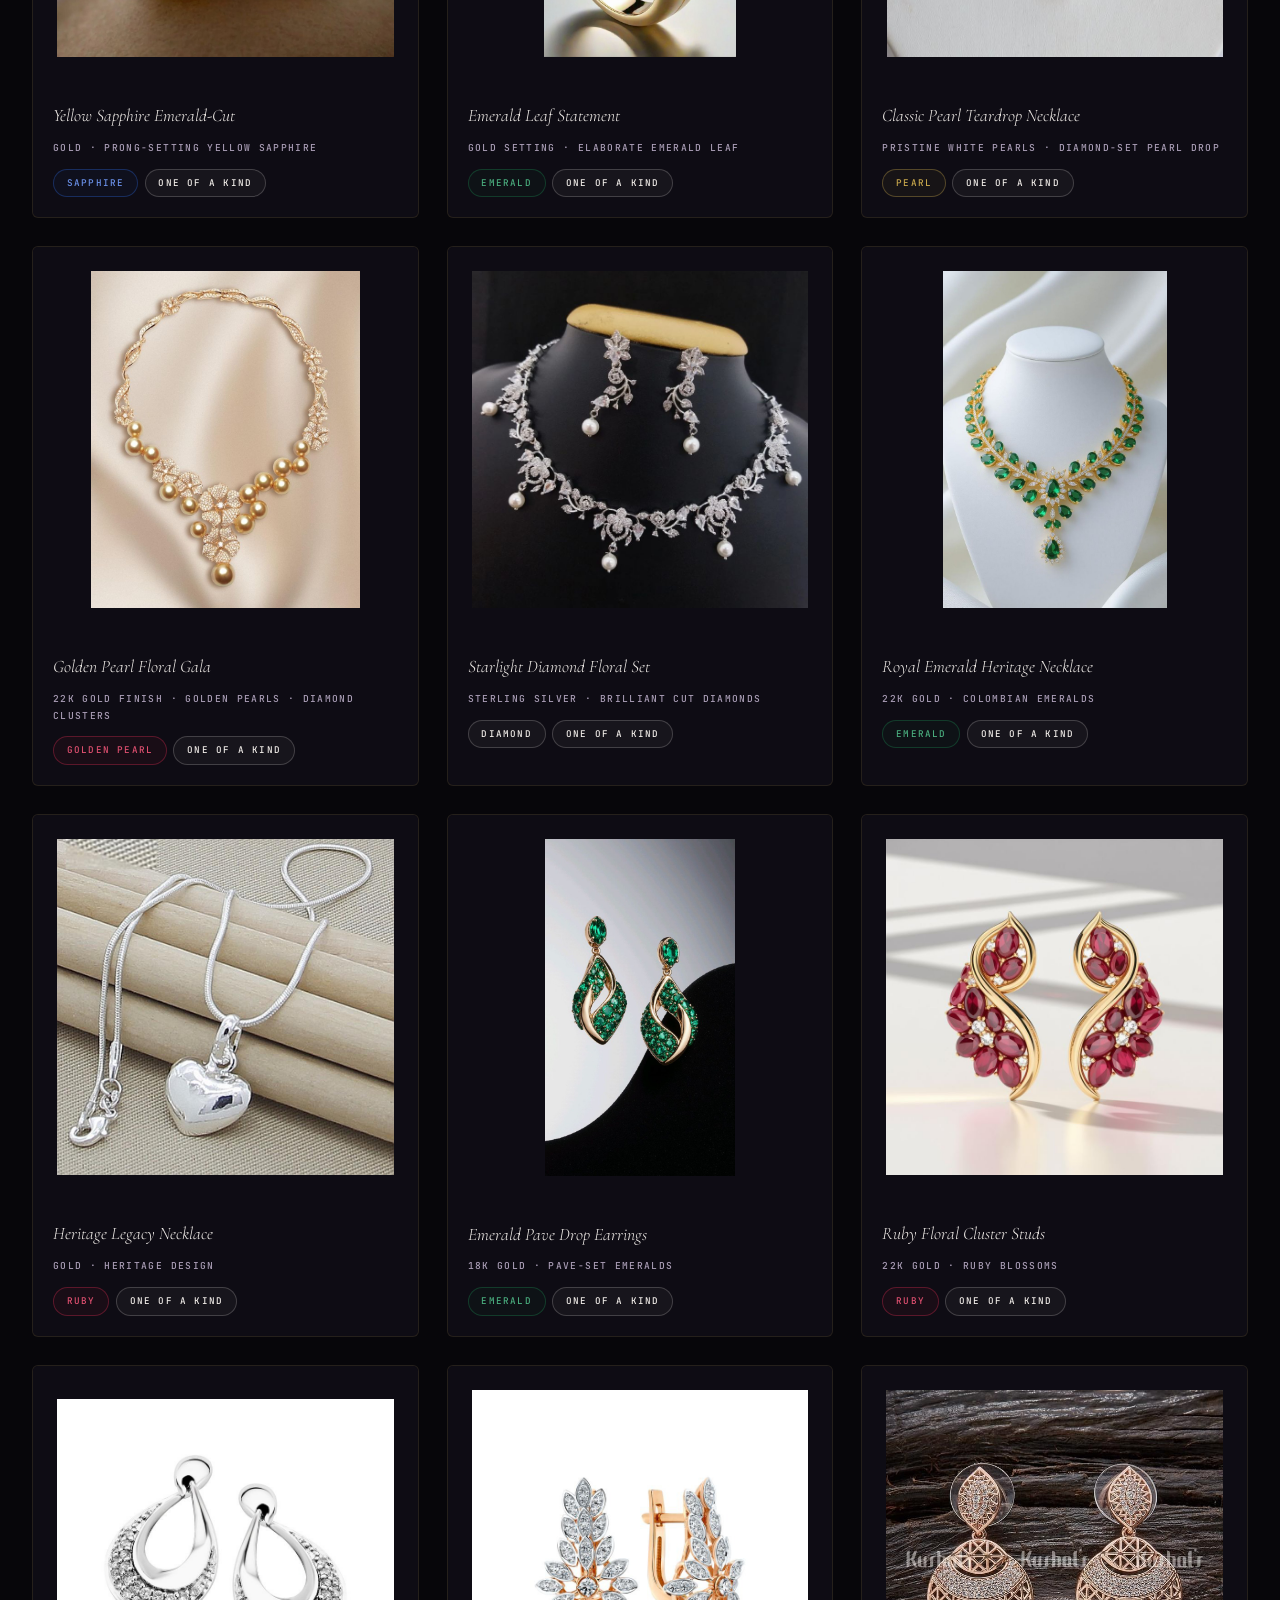
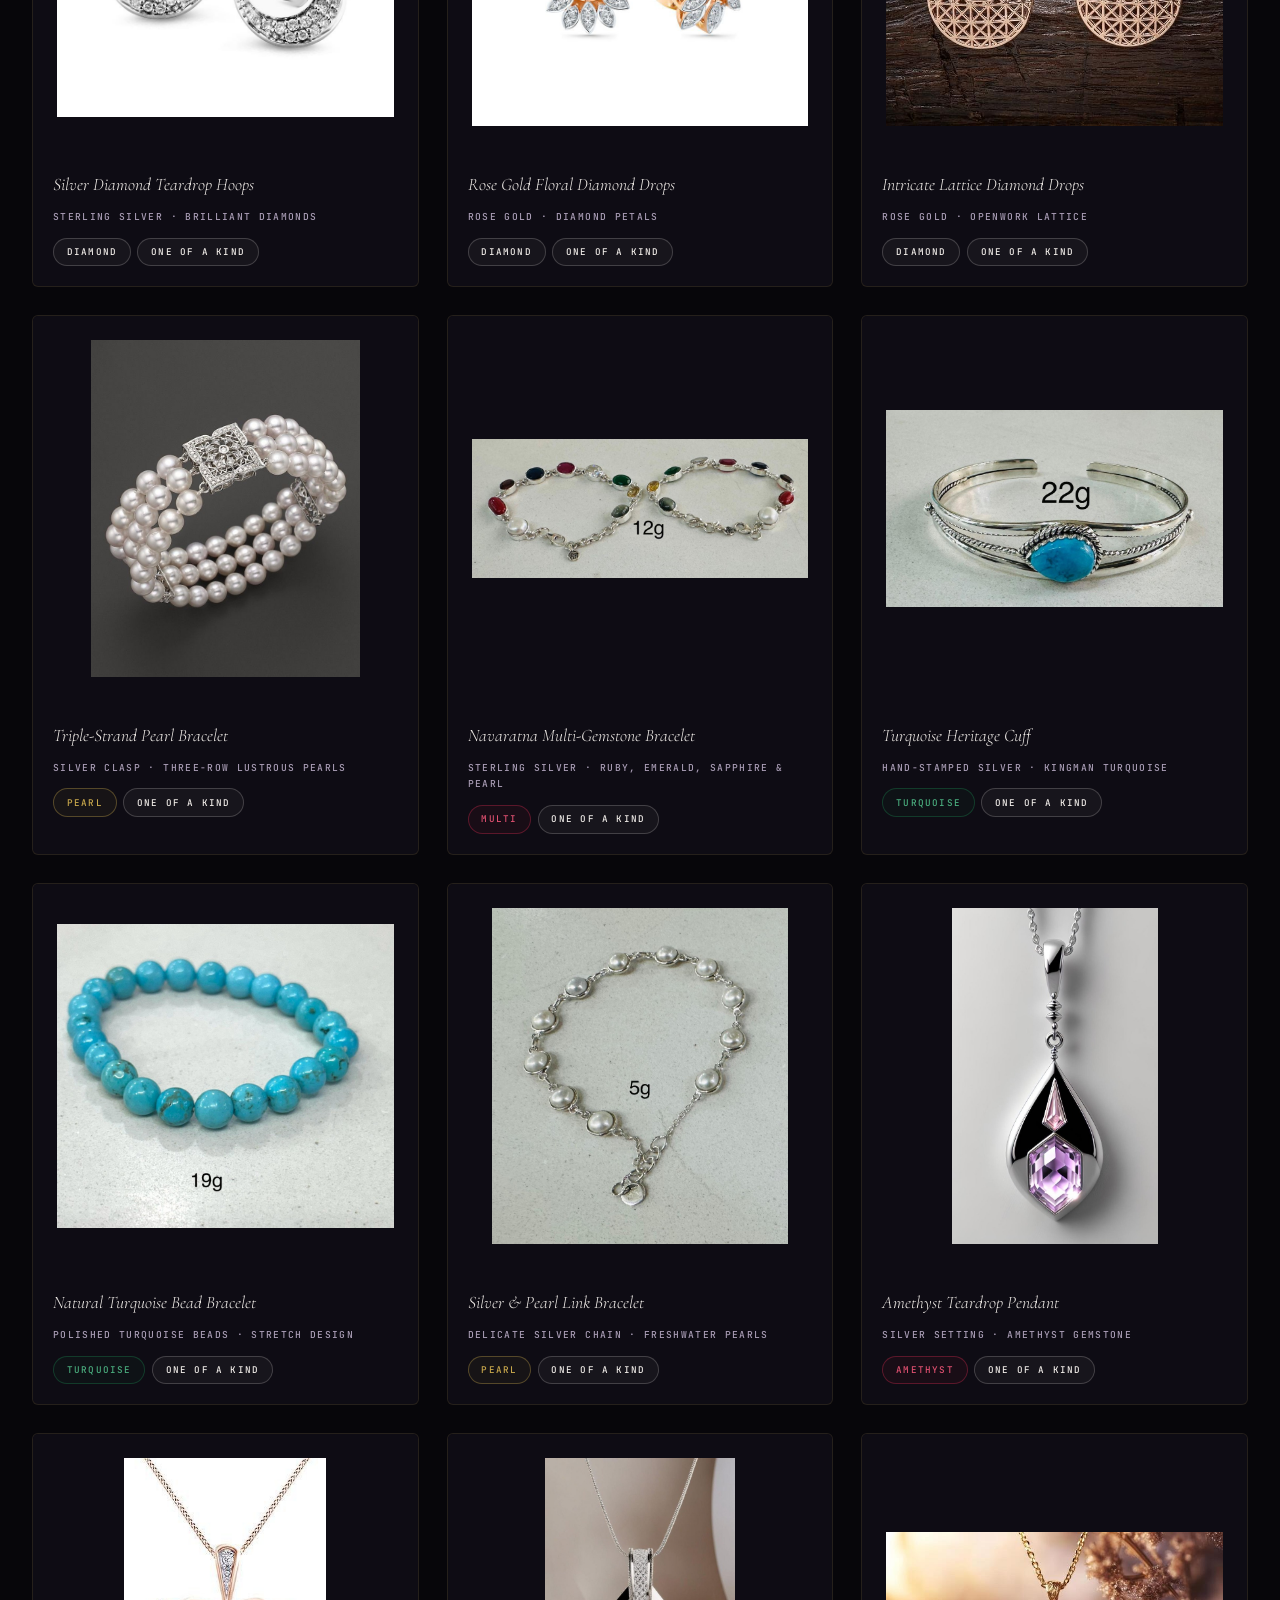
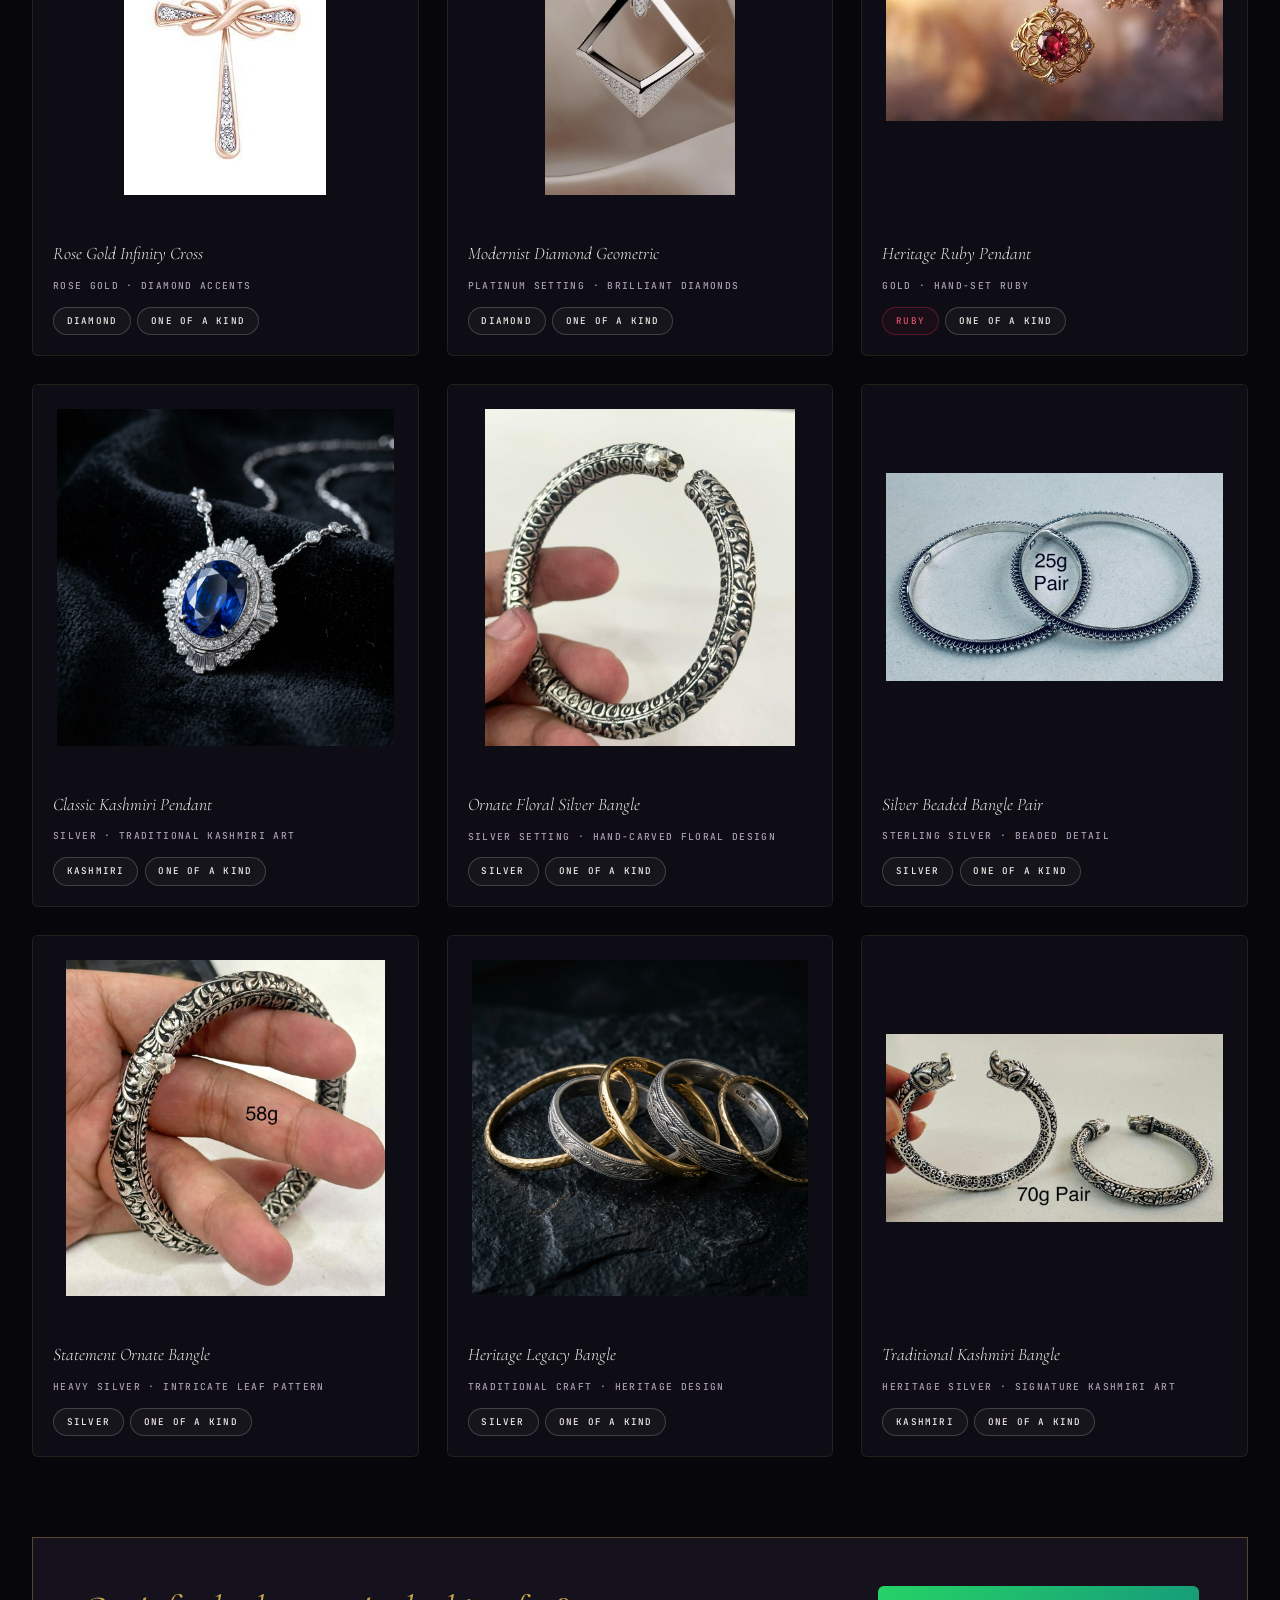
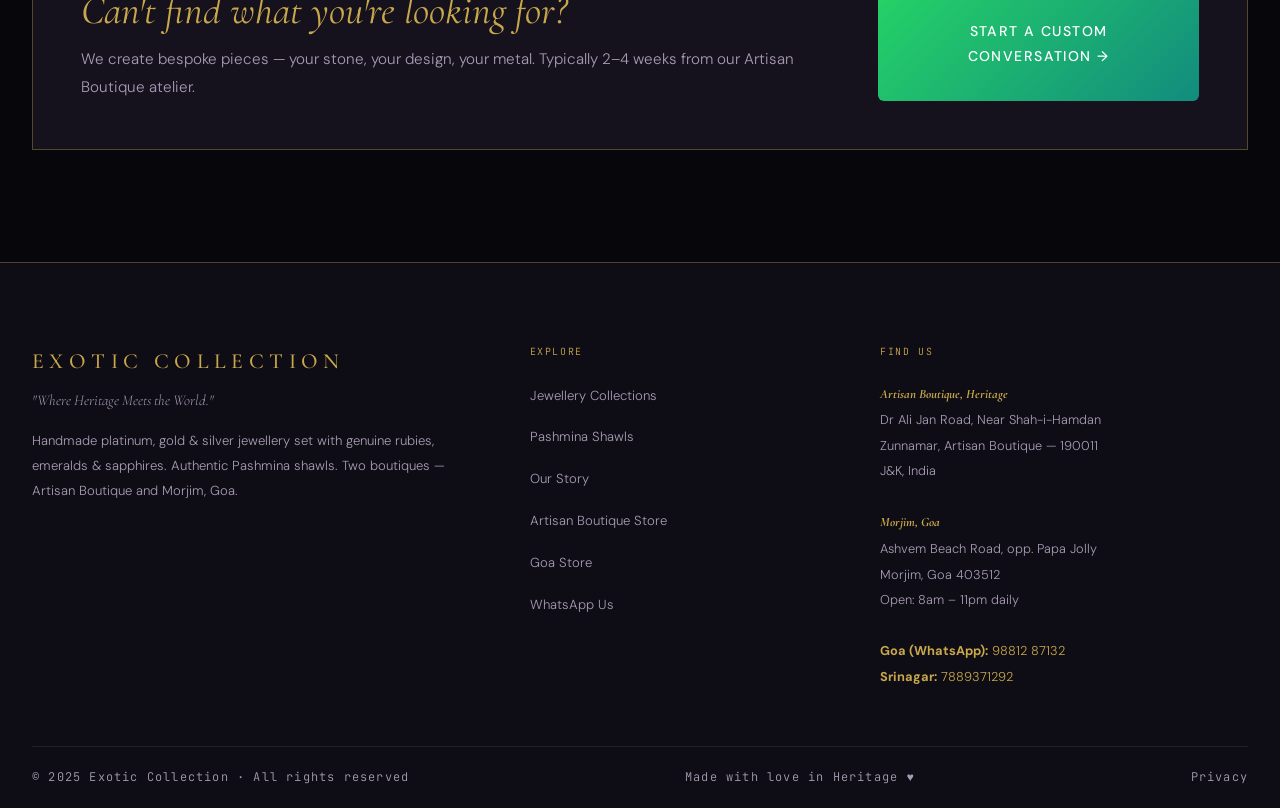
==== commit 5a5c44f4: "Fix WhatsApp integration: globally switch all WhatsApp links to the Goa number (919881287132) while " ====
--- a/collections.html
+++ b/collections.html
@@ -47,7 +47,7 @@
           <img  src="img/ring-ruby-heart.jpg" alt="Ruby Heart Solitaire" loading="lazy" style="object-fit: contain; padding: 1.5rem; background: var(--bg-card); width: 100%; height: 100%;">
           <div class="product-hover-overlay">
             <span class="product-hover-name">Ruby Heart Solitaire</span>
-            <a href="https://wa.me/9881287132?text=Hello%2C+I%27m+interested+in+the+Ruby+Heart+Solitaire." target="_blank" rel="noopener" class="btn btn-gold" style="font-size:.72rem;padding:.6rem 1.1rem">Inquire →</a>
+            <a href="https://wa.me/919881287132?text=Hello%2C+I%27m+interested+in+the+Ruby+Heart+Solitaire." target="_blank" rel="noopener" class="btn btn-gold" style="font-size:.72rem;padding:.6rem 1.1rem">Inquire →</a>
           </div>
         </div>
         <div class="product-info">
@@ -65,7 +65,7 @@
           <img  src="img/ring-sapphire-cluster.jpg" alt="Tanzanite Sapphire Cluster" loading="lazy" style="object-fit: contain; padding: 1.5rem; background: var(--bg-card); width: 100%; height: 100%;">
           <div class="product-hover-overlay">
             <span class="product-hover-name">Tanzanite Sapphire Cluster</span>
-            <a href="https://wa.me/9881287132?text=Hello%2C+I%27m+interested+in+the+Tanzanite+Sapphire+Cluster." target="_blank" rel="noopener" class="btn btn-gold" style="font-size:.72rem;padding:.6rem 1.1rem">Inquire →</a>
+            <a href="https://wa.me/919881287132?text=Hello%2C+I%27m+interested+in+the+Tanzanite+Sapphire+Cluster." target="_blank" rel="noopener" class="btn btn-gold" style="font-size:.72rem;padding:.6rem 1.1rem">Inquire →</a>
           </div>
         </div>
         <div class="product-info">
@@ -83,7 +83,7 @@
           <img  src="img/ring-pearl-sphere.jpg" alt="Pearl Spherical Cage" loading="lazy" style="object-fit: contain; padding: 1.5rem; background: var(--bg-card); width: 100%; height: 100%;">
           <div class="product-hover-overlay">
             <span class="product-hover-name">Pearl Spherical Cage</span>
-            <a href="https://wa.me/9881287132?text=Hello%2C+I%27m+interested+in+the+Pearl+Spherical+Cage." target="_blank" rel="noopener" class="btn btn-gold" style="font-size:.72rem;padding:.6rem 1.1rem">Inquire →</a>
+            <a href="https://wa.me/919881287132?text=Hello%2C+I%27m+interested+in+the+Pearl+Spherical+Cage." target="_blank" rel="noopener" class="btn btn-gold" style="font-size:.72rem;padding:.6rem 1.1rem">Inquire →</a>
           </div>
         </div>
         <div class="product-info">
@@ -101,7 +101,7 @@
           <img  src="img/ring-yellow-sapphire.jpg" alt="Yellow Sapphire Emerald-Cut" loading="lazy" style="object-fit: contain; padding: 1.5rem; background: var(--bg-card); width: 100%; height: 100%;">
           <div class="product-hover-overlay">
             <span class="product-hover-name">Yellow Sapphire Emerald-Cut</span>
-            <a href="https://wa.me/9881287132?text=Hello%2C+I%27m+interested+in+the+Yellow+Sapphire+Emerald-Cut." target="_blank" rel="noopener" class="btn btn-gold" style="font-size:.72rem;padding:.6rem 1.1rem">Inquire →</a>
+            <a href="https://wa.me/919881287132?text=Hello%2C+I%27m+interested+in+the+Yellow+Sapphire+Emerald-Cut." target="_blank" rel="noopener" class="btn btn-gold" style="font-size:.72rem;padding:.6rem 1.1rem">Inquire →</a>
           </div>
         </div>
         <div class="product-info">
@@ -119,7 +119,7 @@
           <img src="img/ring-emerald-leaf.jpg" alt="Emerald Leaf Statement" loading="lazy" style="object-fit: contain; padding: 1.5rem; background: var(--bg-card); width: 100%; height: 100%;">
           <div class="product-hover-overlay">
             <span class="product-hover-name">Emerald Leaf Statement</span>
-            <a href="https://wa.me/9881287132?text=Hello%2C+I%27m+interested+in+the+Emerald+Leaf+Statement." target="_blank" rel="noopener" class="btn btn-gold" style="font-size:.72rem;padding:.6rem 1.1rem">Inquire →</a>
+            <a href="https://wa.me/919881287132?text=Hello%2C+I%27m+interested+in+the+Emerald+Leaf+Statement." target="_blank" rel="noopener" class="btn btn-gold" style="font-size:.72rem;padding:.6rem 1.1rem">Inquire →</a>
           </div>
         </div>
         <div class="product-info">
@@ -137,7 +137,7 @@
           <img  src="img/necklace-pearl-white.jpg" alt="Classic Pearl Teardrop Necklace" loading="lazy" style="object-fit: contain; padding: 1.5rem; background: var(--bg-card); width: 100%; height: 100%;">
           <div class="product-hover-overlay">
             <span class="product-hover-name">Classic Pearl Teardrop Necklace</span>
-            <a href="https://wa.me/9881287132?text=Hello%2C+I%27m+interested+in+the+Classic+Pearl+Teardrop+Necklace." target="_blank" rel="noopener" class="btn btn-gold" style="font-size:.72rem;padding:.6rem 1.1rem">Inquire →</a>
+            <a href="https://wa.me/919881287132?text=Hello%2C+I%27m+interested+in+the+Classic+Pearl+Teardrop+Necklace." target="_blank" rel="noopener" class="btn btn-gold" style="font-size:.72rem;padding:.6rem 1.1rem">Inquire →</a>
           </div>
         </div>
         <div class="product-info">
@@ -155,7 +155,7 @@
           <img  src="img/necklace-pearl-gold.jpg" alt="Golden Pearl Floral Gala" loading="lazy" style="object-fit: contain; padding: 1.5rem; background: var(--bg-card); width: 100%; height: 100%;">
           <div class="product-hover-overlay">
             <span class="product-hover-name">Golden Pearl Floral Gala</span>
-            <a href="https://wa.me/9881287132?text=Hello%2C+I%27m+interested+in+the+Golden+Pearl+Floral+Gala." target="_blank" rel="noopener" class="btn btn-gold" style="font-size:.72rem;padding:.6rem 1.1rem">Inquire →</a>
+            <a href="https://wa.me/919881287132?text=Hello%2C+I%27m+interested+in+the+Golden+Pearl+Floral+Gala." target="_blank" rel="noopener" class="btn btn-gold" style="font-size:.72rem;padding:.6rem 1.1rem">Inquire →</a>
           </div>
         </div>
         <div class="product-info">
@@ -173,7 +173,7 @@
           <img  src="img/necklace-diamond-floral.jpg" alt="Starlight Diamond Floral Set" loading="lazy" style="object-fit: contain; padding: 1.5rem; background: var(--bg-card); width: 100%; height: 100%;">
           <div class="product-hover-overlay">
             <span class="product-hover-name">Starlight Diamond Floral Set</span>
-            <a href="https://wa.me/9881287132?text=Hello%2C+I%27m+interested+in+the+Starlight+Diamond+Floral+Set." target="_blank" rel="noopener" class="btn btn-gold" style="font-size:.72rem;padding:.6rem 1.1rem">Inquire →</a>
+            <a href="https://wa.me/919881287132?text=Hello%2C+I%27m+interested+in+the+Starlight+Diamond+Floral+Set." target="_blank" rel="noopener" class="btn btn-gold" style="font-size:.72rem;padding:.6rem 1.1rem">Inquire →</a>
           </div>
         </div>
         <div class="product-info">
@@ -191,7 +191,7 @@
           <img  src="img/necklace-emerald-royal.jpg" alt="Royal Emerald Heritage Necklace" loading="lazy" style="object-fit: contain; padding: 1.5rem; background: var(--bg-card); width: 100%; height: 100%;">
           <div class="product-hover-overlay">
             <span class="product-hover-name">Royal Emerald Heritage Necklace</span>
-            <a href="https://wa.me/9881287132?text=Hello%2C+I%27m+interested+in+the+Royal+Emerald+Heritage+Necklace." target="_blank" rel="noopener" class="btn btn-gold" style="font-size:.72rem;padding:.6rem 1.1rem">Inquire →</a>
+            <a href="https://wa.me/919881287132?text=Hello%2C+I%27m+interested+in+the+Royal+Emerald+Heritage+Necklace." target="_blank" rel="noopener" class="btn btn-gold" style="font-size:.72rem;padding:.6rem 1.1rem">Inquire →</a>
           </div>
         </div>
         <div class="product-info">
@@ -209,7 +209,7 @@
           <img  src="img/necklace-stock.jpg" alt="Heritage Legacy Necklace" loading="lazy" style="object-fit: contain; padding: 1.5rem; background: var(--bg-card); width: 100%; height: 100%;">
           <div class="product-hover-overlay">
             <span class="product-hover-name">Heritage Legacy Necklace</span>
-            <a href="https://wa.me/9881287132?text=Hello%2C+I%27m+interested+in+the+Heritage+Legacy+Necklace." target="_blank" rel="noopener" class="btn btn-gold" style="font-size:.72rem;padding:.6rem 1.1rem">Inquire →</a>
+            <a href="https://wa.me/919881287132?text=Hello%2C+I%27m+interested+in+the+Heritage+Legacy+Necklace." target="_blank" rel="noopener" class="btn btn-gold" style="font-size:.72rem;padding:.6rem 1.1rem">Inquire →</a>
           </div>
         </div>
         <div class="product-info">
@@ -227,7 +227,7 @@
           <img  src="img/earring-emerald-drop.jpg" alt="Emerald Pave Drop Earrings" loading="lazy" style="object-fit: contain; padding: 1.5rem; background: var(--bg-card); width: 100%; height: 100%;">
           <div class="product-hover-overlay">
             <span class="product-hover-name">Emerald Pave Drop Earrings</span>
-            <a href="https://wa.me/9881287132?text=Hello%2C+I%27m+interested+in+the+Emerald+Pave+Drop+Earrings." target="_blank" rel="noopener" class="btn btn-gold" style="font-size:.72rem;padding:.6rem 1.1rem">Inquire →</a>
+            <a href="https://wa.me/919881287132?text=Hello%2C+I%27m+interested+in+the+Emerald+Pave+Drop+Earrings." target="_blank" rel="noopener" class="btn btn-gold" style="font-size:.72rem;padding:.6rem 1.1rem">Inquire →</a>
           </div>
         </div>
         <div class="product-info">
@@ -245,7 +245,7 @@
           <img  src="img/earring-ruby-cluster.jpg" alt="Ruby Floral Cluster Studs" loading="lazy" style="object-fit: contain; padding: 1.5rem; background: var(--bg-card); width: 100%; height: 100%;">
           <div class="product-hover-overlay">
             <span class="product-hover-name">Ruby Floral Cluster Studs</span>
-            <a href="https://wa.me/9881287132?text=Hello%2C+I%27m+interested+in+the+Ruby+Floral+Cluster+Studs." target="_blank" rel="noopener" class="btn btn-gold" style="font-size:.72rem;padding:.6rem 1.1rem">Inquire →</a>
+            <a href="https://wa.me/919881287132?text=Hello%2C+I%27m+interested+in+the+Ruby+Floral+Cluster+Studs." target="_blank" rel="noopener" class="btn btn-gold" style="font-size:.72rem;padding:.6rem 1.1rem">Inquire →</a>
           </div>
         </div>
         <div class="product-info">
@@ -263,7 +263,7 @@
           <img  src="img/earring-diamond-teardrop.jpg" alt="Silver Diamond Teardrop Hoops" loading="lazy" style="object-fit: contain; padding: 1.5rem; background: var(--bg-card); width: 100%; height: 100%;">
           <div class="product-hover-overlay">
             <span class="product-hover-name">Silver Diamond Teardrop Hoops</span>
-            <a href="https://wa.me/9881287132?text=Hello%2C+I%27m+interested+in+the+Silver+Diamond+Teardrop+Hoops." target="_blank" rel="noopener" class="btn btn-gold" style="font-size:.72rem;padding:.6rem 1.1rem">Inquire →</a>
+            <a href="https://wa.me/919881287132?text=Hello%2C+I%27m+interested+in+the+Silver+Diamond+Teardrop+Hoops." target="_blank" rel="noopener" class="btn btn-gold" style="font-size:.72rem;padding:.6rem 1.1rem">Inquire →</a>
           </div>
         </div>
         <div class="product-info">
@@ -281,7 +281,7 @@
           <img  src="img/earring-diamond-floral.jpg" alt="Rose Gold Floral Diamond Drops" loading="lazy" style="object-fit: contain; padding: 1.5rem; background: var(--bg-card); width: 100%; height: 100%;">
           <div class="product-hover-overlay">
             <span class="product-hover-name">Rose Gold Floral Diamond Drops</span>
-            <a href="https://wa.me/9881287132?text=Hello%2C+I%27m+interested+in+the+Rose+Gold+Floral+Diamond+Drops." target="_blank" rel="noopener" class="btn btn-gold" style="font-size:.72rem;padding:.6rem 1.1rem">Inquire →</a>
+            <a href="https://wa.me/919881287132?text=Hello%2C+I%27m+interested+in+the+Rose+Gold+Floral+Diamond+Drops." target="_blank" rel="noopener" class="btn btn-gold" style="font-size:.72rem;padding:.6rem 1.1rem">Inquire →</a>
           </div>
         </div>
         <div class="product-info">
@@ -299,7 +299,7 @@
           <img  src="img/earring-diamond-lattice.jpg" alt="Intricate Lattice Diamond Drops" loading="lazy" style="object-fit: contain; padding: 1.5rem; background: var(--bg-card); width: 100%; height: 100%;">
           <div class="product-hover-overlay">
             <span class="product-hover-name">Intricate Lattice Diamond Drops</span>
-            <a href="https://wa.me/9881287132?text=Hello%2C+I%27m+interested+in+the+Intricate+Lattice+Diamond+Drops." target="_blank" rel="noopener" class="btn btn-gold" style="font-size:.72rem;padding:.6rem 1.1rem">Inquire →</a>
+            <a href="https://wa.me/919881287132?text=Hello%2C+I%27m+interested+in+the+Intricate+Lattice+Diamond+Drops." target="_blank" rel="noopener" class="btn btn-gold" style="font-size:.72rem;padding:.6rem 1.1rem">Inquire →</a>
           </div>
         </div>
         <div class="product-info">
@@ -317,7 +317,7 @@
           <img src="img/bracelet-pearl-triple.jpg" alt="Triple-Strand Pearl Bracelet" loading="lazy" style="object-fit: contain; padding: 1.5rem; background: var(--bg-card); width: 100%; height: 100%;">
           <div class="product-hover-overlay">
             <span class="product-hover-name">Triple-Strand Pearl Bracelet</span>
-            <a href="https://wa.me/9881287132?text=Hello%2C+I%27m+interested+in+the+Triple-Strand+Pearl+Bracelet." target="_blank" rel="noopener" class="btn btn-gold" style="font-size:.72rem;padding:.6rem 1.1rem">Inquire →</a>
+            <a href="https://wa.me/919881287132?text=Hello%2C+I%27m+interested+in+the+Triple-Strand+Pearl+Bracelet." target="_blank" rel="noopener" class="btn btn-gold" style="font-size:.72rem;padding:.6rem 1.1rem">Inquire →</a>
           </div>
         </div>
         <div class="product-info">
@@ -335,7 +335,7 @@
           <img src="img/bracelet-multi-gem.jpg" alt="Navaratna Multi-Gemstone Bracelet" loading="lazy" style="object-fit: contain; padding: 1.5rem; background: var(--bg-card); width: 100%; height: 100%;">
           <div class="product-hover-overlay">
             <span class="product-hover-name">Navaratna Multi-Gemstone Bracelet</span>
-            <a href="https://wa.me/9881287132?text=Hello%2C+I%27m+interested+in+the+Navaratna+Multi-Gemstone+Bracelet." target="_blank" rel="noopener" class="btn btn-gold" style="font-size:.72rem;padding:.6rem 1.1rem">Inquire →</a>
+            <a href="https://wa.me/919881287132?text=Hello%2C+I%27m+interested+in+the+Navaratna+Multi-Gemstone+Bracelet." target="_blank" rel="noopener" class="btn btn-gold" style="font-size:.72rem;padding:.6rem 1.1rem">Inquire →</a>
           </div>
         </div>
         <div class="product-info">
@@ -353,7 +353,7 @@
           <img src="img/bracelet-turquoise-cuff.jpg" alt="Turquoise Heritage Cuff" loading="lazy" style="object-fit: contain; padding: 1.5rem; background: var(--bg-card); width: 100%; height: 100%;">
           <div class="product-hover-overlay">
             <span class="product-hover-name">Turquoise Heritage Cuff</span>
-            <a href="https://wa.me/9881287132?text=Hello%2C+I%27m+interested+in+the+Turquoise+Heritage+Cuff." target="_blank" rel="noopener" class="btn btn-gold" style="font-size:.72rem;padding:.6rem 1.1rem">Inquire →</a>
+            <a href="https://wa.me/919881287132?text=Hello%2C+I%27m+interested+in+the+Turquoise+Heritage+Cuff." target="_blank" rel="noopener" class="btn btn-gold" style="font-size:.72rem;padding:.6rem 1.1rem">Inquire →</a>
           </div>
         </div>
         <div class="product-info">
@@ -371,7 +371,7 @@
           <img src="img/bracelet-turquoise-bead.jpg" alt="Natural Turquoise Bead Bracelet" loading="lazy" style="object-fit: contain; padding: 1.5rem; background: var(--bg-card); width: 100%; height: 100%;">
           <div class="product-hover-overlay">
             <span class="product-hover-name">Natural Turquoise Bead Bracelet</span>
-            <a href="https://wa.me/9881287132?text=Hello%2C+I%27m+interested+in+the+Natural+Turquoise+Bead+Bracelet." target="_blank" rel="noopener" class="btn btn-gold" style="font-size:.72rem;padding:.6rem 1.1rem">Inquire →</a>
+            <a href="https://wa.me/919881287132?text=Hello%2C+I%27m+interested+in+the+Natural+Turquoise+Bead+Bracelet." target="_blank" rel="noopener" class="btn btn-gold" style="font-size:.72rem;padding:.6rem 1.1rem">Inquire →</a>
           </div>
         </div>
         <div class="product-info">
@@ -389,7 +389,7 @@
           <img src="img/bracelet-pearl-link.jpg" alt="Silver & Pearl Link Bracelet" loading="lazy" style="object-fit: contain; padding: 1.5rem; background: var(--bg-card); width: 100%; height: 100%;">
           <div class="product-hover-overlay">
             <span class="product-hover-name">Silver & Pearl Link Bracelet</span>
-            <a href="https://wa.me/9881287132?text=Hello%2C+I%27m+interested+in+the+Silver+&amp;+Pearl+Link+Bracelet." target="_blank" rel="noopener" class="btn btn-gold" style="font-size:.72rem;padding:.6rem 1.1rem">Inquire →</a>
+            <a href="https://wa.me/919881287132?text=Hello%2C+I%27m+interested+in+the+Silver+&amp;+Pearl+Link+Bracelet." target="_blank" rel="noopener" class="btn btn-gold" style="font-size:.72rem;padding:.6rem 1.1rem">Inquire →</a>
           </div>
         </div>
         <div class="product-info">
@@ -407,7 +407,7 @@
           <img  src="img/necklace-amethyst.jpg" alt="Amethyst Teardrop Pendant" loading="lazy" style="object-fit: contain; padding: 1.5rem; background: var(--bg-card); width: 100%; height: 100%;">
           <div class="product-hover-overlay">
             <span class="product-hover-name">Amethyst Teardrop Pendant</span>
-            <a href="https://wa.me/9881287132?text=Hello%2C+I%27m+interested+in+the+Amethyst+Teardrop+Pendant." target="_blank" rel="noopener" class="btn btn-gold" style="font-size:.72rem;padding:.6rem 1.1rem">Inquire →</a>
+            <a href="https://wa.me/919881287132?text=Hello%2C+I%27m+interested+in+the+Amethyst+Teardrop+Pendant." target="_blank" rel="noopener" class="btn btn-gold" style="font-size:.72rem;padding:.6rem 1.1rem">Inquire →</a>
           </div>
         </div>
         <div class="product-info">
@@ -425,7 +425,7 @@
           <img  src="img/necklace-cross.jpg" alt="Rose Gold Infinity Cross" loading="lazy" style="object-fit: contain; padding: 1.5rem; background: var(--bg-card); width: 100%; height: 100%;">
           <div class="product-hover-overlay">
             <span class="product-hover-name">Rose Gold Infinity Cross</span>
-            <a href="https://wa.me/9881287132?text=Hello%2C+I%27m+interested+in+the+Rose+Gold+Infinity+Cross." target="_blank" rel="noopener" class="btn btn-gold" style="font-size:.72rem;padding:.6rem 1.1rem">Inquire →</a>
+            <a href="https://wa.me/919881287132?text=Hello%2C+I%27m+interested+in+the+Rose+Gold+Infinity+Cross." target="_blank" rel="noopener" class="btn btn-gold" style="font-size:.72rem;padding:.6rem 1.1rem">Inquire →</a>
           </div>
         </div>
         <div class="product-info">
@@ -443,7 +443,7 @@
           <img  src="img/necklace-geometric.jpg" alt="Modernist Diamond Geometric" loading="lazy" style="object-fit: contain; padding: 1.5rem; background: var(--bg-card); width: 100%; height: 100%;">
           <div class="product-hover-overlay">
             <span class="product-hover-name">Modernist Diamond Geometric</span>
-            <a href="https://wa.me/9881287132?text=Hello%2C+I%27m+interested+in+the+Modernist+Diamond+Geometric." target="_blank" rel="noopener" class="btn btn-gold" style="font-size:.72rem;padding:.6rem 1.1rem">Inquire →</a>
+            <a href="https://wa.me/919881287132?text=Hello%2C+I%27m+interested+in+the+Modernist+Diamond+Geometric." target="_blank" rel="noopener" class="btn btn-gold" style="font-size:.72rem;padding:.6rem 1.1rem">Inquire →</a>
           </div>
         </div>
         <div class="product-info">
@@ -461,7 +461,7 @@
           <img  src="img/ruby-pendant-stock.jpg" alt="Heritage Ruby Pendant" loading="lazy" style="object-fit: contain; padding: 1.5rem; background: var(--bg-card); width: 100%; height: 100%;">
           <div class="product-hover-overlay">
             <span class="product-hover-name">Heritage Ruby Pendant</span>
-            <a href="https://wa.me/9881287132?text=Hello%2C+I%27m+interested+in+the+Heritage+Ruby+Pendant." target="_blank" rel="noopener" class="btn btn-gold" style="font-size:.72rem;padding:.6rem 1.1rem">Inquire →</a>
+            <a href="https://wa.me/919881287132?text=Hello%2C+I%27m+interested+in+the+Heritage+Ruby+Pendant." target="_blank" rel="noopener" class="btn btn-gold" style="font-size:.72rem;padding:.6rem 1.1rem">Inquire →</a>
           </div>
         </div>
         <div class="product-info">
@@ -479,7 +479,7 @@
           <img  src="img/pendants-stock.png" alt="Classic Kashmiri Pendant" loading="lazy" style="object-fit: contain; padding: 1.5rem; background: var(--bg-card); width: 100%; height: 100%;">
           <div class="product-hover-overlay">
             <span class="product-hover-name">Classic Kashmiri Pendant</span>
-            <a href="https://wa.me/9881287132?text=Hello%2C+I%27m+interested+in+the+Classic+Kashmiri+Pendant." target="_blank" rel="noopener" class="btn btn-gold" style="font-size:.72rem;padding:.6rem 1.1rem">Inquire →</a>
+            <a href="https://wa.me/919881287132?text=Hello%2C+I%27m+interested+in+the+Classic+Kashmiri+Pendant." target="_blank" rel="noopener" class="btn btn-gold" style="font-size:.72rem;padding:.6rem 1.1rem">Inquire →</a>
           </div>
         </div>
         <div class="product-info">
@@ -497,7 +497,7 @@
           <img src="img/bangle-silver-ornate.jpg" alt="Ornate Floral Silver Bangle" loading="lazy" style="object-fit: contain; padding: 1.5rem; background: var(--bg-card); width: 100%; height: 100%;">
           <div class="product-hover-overlay">
             <span class="product-hover-name">Ornate Floral Silver Bangle</span>
-            <a href="https://wa.me/9881287132?text=Hello%2C+I%27m+interested+in+the+Ornate+Floral+Silver+Bangle." target="_blank" rel="noopener" class="btn btn-gold" style="font-size:.72rem;padding:.6rem 1.1rem">Inquire →</a>
+            <a href="https://wa.me/919881287132?text=Hello%2C+I%27m+interested+in+the+Ornate+Floral+Silver+Bangle." target="_blank" rel="noopener" class="btn btn-gold" style="font-size:.72rem;padding:.6rem 1.1rem">Inquire →</a>
           </div>
         </div>
         <div class="product-info">
@@ -515,7 +515,7 @@
           <img src="img/bangle-silver-pair.jpg" alt="Silver Beaded Bangle Pair" loading="lazy" style="object-fit: contain; padding: 1.5rem; background: var(--bg-card); width: 100%; height: 100%;">
           <div class="product-hover-overlay">
             <span class="product-hover-name">Silver Beaded Bangle Pair</span>
-            <a href="https://wa.me/9881287132?text=Hello%2C+I%27m+interested+in+the+Silver+Beaded+Bangle+Pair." target="_blank" rel="noopener" class="btn btn-gold" style="font-size:.72rem;padding:.6rem 1.1rem">Inquire →</a>
+            <a href="https://wa.me/919881287132?text=Hello%2C+I%27m+interested+in+the+Silver+Beaded+Bangle+Pair." target="_blank" rel="noopener" class="btn btn-gold" style="font-size:.72rem;padding:.6rem 1.1rem">Inquire →</a>
           </div>
         </div>
         <div class="product-info">
@@ -533,7 +533,7 @@
           <img src="img/bangle-silver-statement.jpg" alt="Statement Ornate Bangle" loading="lazy" style="object-fit: contain; padding: 1.5rem; background: var(--bg-card); width: 100%; height: 100%;">
           <div class="product-hover-overlay">
             <span class="product-hover-name">Statement Ornate Bangle</span>
-            <a href="https://wa.me/9881287132?text=Hello%2C+I%27m+interested+in+the+Statement+Ornate+Bangle." target="_blank" rel="noopener" class="btn btn-gold" style="font-size:.72rem;padding:.6rem 1.1rem">Inquire →</a>
+            <a href="https://wa.me/919881287132?text=Hello%2C+I%27m+interested+in+the+Statement+Ornate+Bangle." target="_blank" rel="noopener" class="btn btn-gold" style="font-size:.72rem;padding:.6rem 1.1rem">Inquire →</a>
           </div>
         </div>
         <div class="product-info">
@@ -551,7 +551,7 @@
           <img src="img/bangles-stock.png" alt="Heritage Legacy Bangle" loading="lazy" style="object-fit: contain; padding: 1.5rem; background: var(--bg-card); width: 100%; height: 100%;">
           <div class="product-hover-overlay">
             <span class="product-hover-name">Heritage Legacy Bangle</span>
-            <a href="https://wa.me/9881287132?text=Hello%2C+I%27m+interested+in+the+Heritage+Legacy+Bangle." target="_blank" rel="noopener" class="btn btn-gold" style="font-size:.72rem;padding:.6rem 1.1rem">Inquire →</a>
+            <a href="https://wa.me/919881287132?text=Hello%2C+I%27m+interested+in+the+Heritage+Legacy+Bangle." target="_blank" rel="noopener" class="btn btn-gold" style="font-size:.72rem;padding:.6rem 1.1rem">Inquire →</a>
           </div>
         </div>
         <div class="product-info">
@@ -569,7 +569,7 @@
           <img src="img/gallery-bangle-silver.jpg" alt="Traditional Kashmiri Bangle" loading="lazy" style="object-fit: contain; padding: 1.5rem; background: var(--bg-card); width: 100%; height: 100%;">
           <div class="product-hover-overlay">
             <span class="product-hover-name">Traditional Kashmiri Bangle</span>
-            <a href="https://wa.me/9881287132?text=Hello%2C+I%27m+interested+in+the+Traditional+Kashmiri+Bangle." target="_blank" rel="noopener" class="btn btn-gold" style="font-size:.72rem;padding:.6rem 1.1rem">Inquire →</a>
+            <a href="https://wa.me/919881287132?text=Hello%2C+I%27m+interested+in+the+Traditional+Kashmiri+Bangle." target="_blank" rel="noopener" class="btn btn-gold" style="font-size:.72rem;padding:.6rem 1.1rem">Inquire →</a>
           </div>
         </div>
         <div class="product-info">
@@ -590,7 +590,7 @@
         <h3 class="display-md" style="color:var(--gold);margin-bottom:.75rem">Can't find what you're looking for?</h3>
         <p style="color:var(--muted);font-size:.95rem;line-height:1.8">We create bespoke pieces — your stone, your design, your metal. Typically 2–4 weeks from our Artisan Boutique atelier.</p>
       </div>
-      <a href="https://wa.me/9881287132?text=Hello%2C+I%27m+interested+in+a+specific+piece+from+your+collection+and+would+like+to+inquire." target="_blank" rel="noopener" class="btn btn-whatsapp">Start a Custom Conversation →</a>
+      <a href="https://wa.me/919881287132?text=Hello%2C+I%27m+interested+in+a+specific+piece+from+your+collection+and+would+like+to+inquire." target="_blank" rel="noopener" class="btn btn-whatsapp">Start a Custom Conversation →</a>
     </div>
 
   </div>
--- a/css/design-system.css
+++ b/css/design-system.css
@@ -5,7 +5,13 @@
 
 @import url('https://fonts.googleapis.com/css2?family=Cormorant+Garamond:ital,wght@0,300;0,400;0,500;1,300;1,400;1,500&family=DM+Sans:wght@300;400;500&family=JetBrains+Mono:wght@400;500&display=swap');
 
-html, body {
+html, h1, h2, h3, h4, .display-xl, .display-lg, .display-md {
+  word-wrap: break-word;
+  overflow-wrap: break-word;
+  hyphens: auto;
+}
+
+body {
   overflow-x: hidden;
   width: 100%;
   max-width: 100%;
@@ -62,6 +68,12 @@
   :root { font-size: 16px; }
 }
 
+h1, h2, h3, h4, .display-xl, .display-lg, .display-md {
+  word-wrap: break-word;
+  overflow-wrap: break-word;
+  hyphens: auto;
+}
+
 body {
   background-color: var(--bg-primary);
   color: var(--pearl);
@@ -88,7 +100,7 @@
 .text-muted{color:var(--muted)}
 .text-pearl{color:var(--pearl)}
 
-.container{width:100%;max-width:1280px;margin:0 auto;padding:0 2rem}
+.container{width:100%;max-width:1280px;margin:0 auto;padding:0 0.5rem}@media(min-width:769px){.container{padding:0 2rem}}
 .container-narrow{width:100%;max-width:860px;margin:0 auto;padding:0 2rem}
 .section{padding:7rem 0}
 .section-sm{padding:4rem 0}
@@ -102,7 +114,7 @@
 .pill-sapphire{border-color:rgba(42,90,191,.4);color:#6a90e8;background:rgba(42,90,191,.06)}
 .pill-white{border-color:rgba(240,236,232,.2);color:var(--pearl);background:rgba(240,236,232,.04)}
 
-.btn{display:inline-flex;align-items:center;gap:.5rem;padding:.85rem 1.75rem;font-family:var(--font-body);font-size:.78rem;font-weight:500;letter-spacing:.1em;text-transform:uppercase;border:none;border-radius:var(--radius-sm);transition:all var(--transition-medium);white-space:nowrap}
+.btn{display:inline-flex;align-items:center;gap:.5rem;padding:.8rem 1.15rem;font-family:var(--font-body);font-size:.78rem;font-weight:500;letter-spacing:.1em;text-transform:uppercase;border:none;border-radius:var(--radius-sm);transition:all var(--transition-medium);white-space:normal;text-align:center}
 .btn-gold{background:linear-gradient(135deg,var(--gold) 0%,#a8862e 100%);color:var(--bg-primary)}
 .btn-gold:hover{background:linear-gradient(135deg,var(--gold-light) 0%,var(--gold) 100%);box-shadow:var(--glow-gold-strong);transform:translateY(-2px)}
 .btn-outline-gold{background:transparent;color:var(--gold);border:1px solid rgba(201,168,76,.45)}
@@ -317,4 +329,10 @@
 .overlay-dark{position:absolute;inset:0;background:linear-gradient(to bottom,rgba(7,6,10,.35) 0%,rgba(7,6,10,.85) 100%)}
 
 /* ─── Responsive ─────────────────────────────────── */
+@media (max-width: 768.8px) {
+  .hide-mobile { display: none !important; }
+}
+
 @media(max-width:1024px){.container{padding:0 1.5rem}}
+
+@media (min-width: 769px) { .btn { padding:.85rem 1.75rem; } }
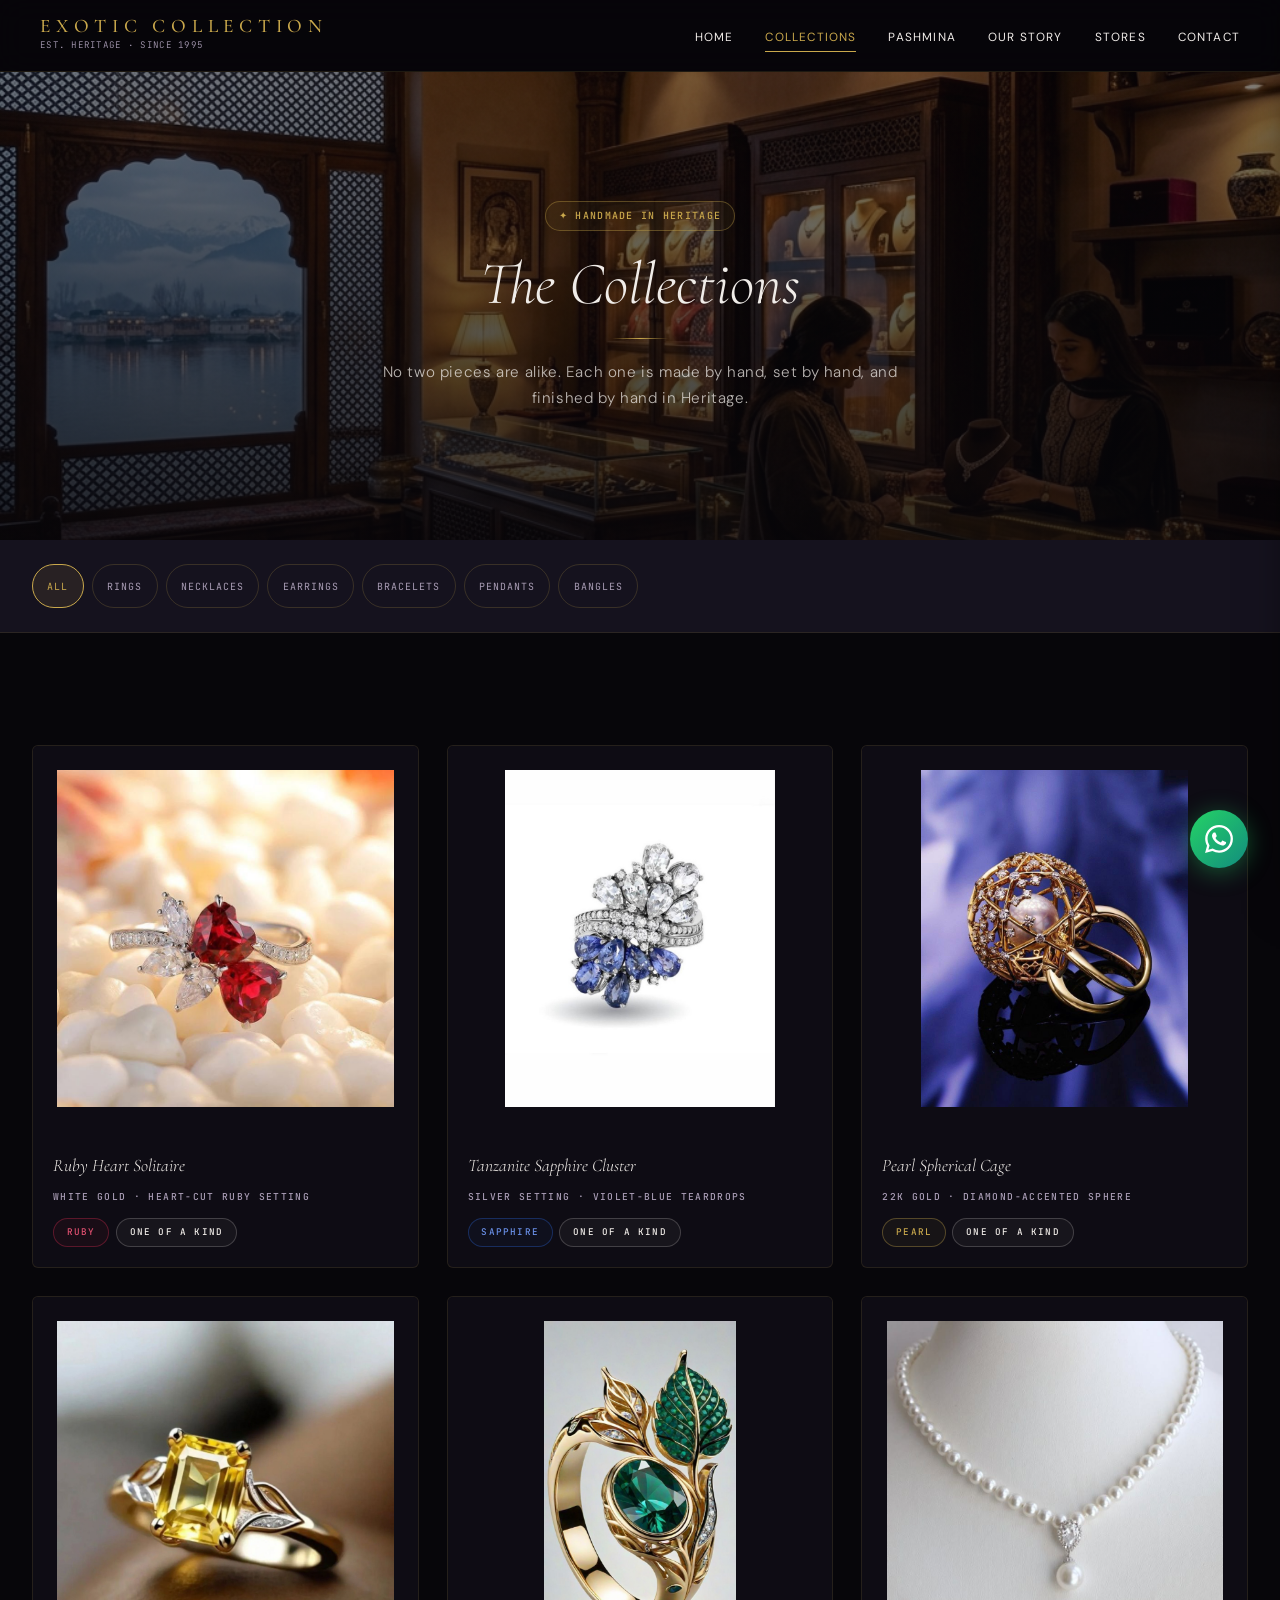
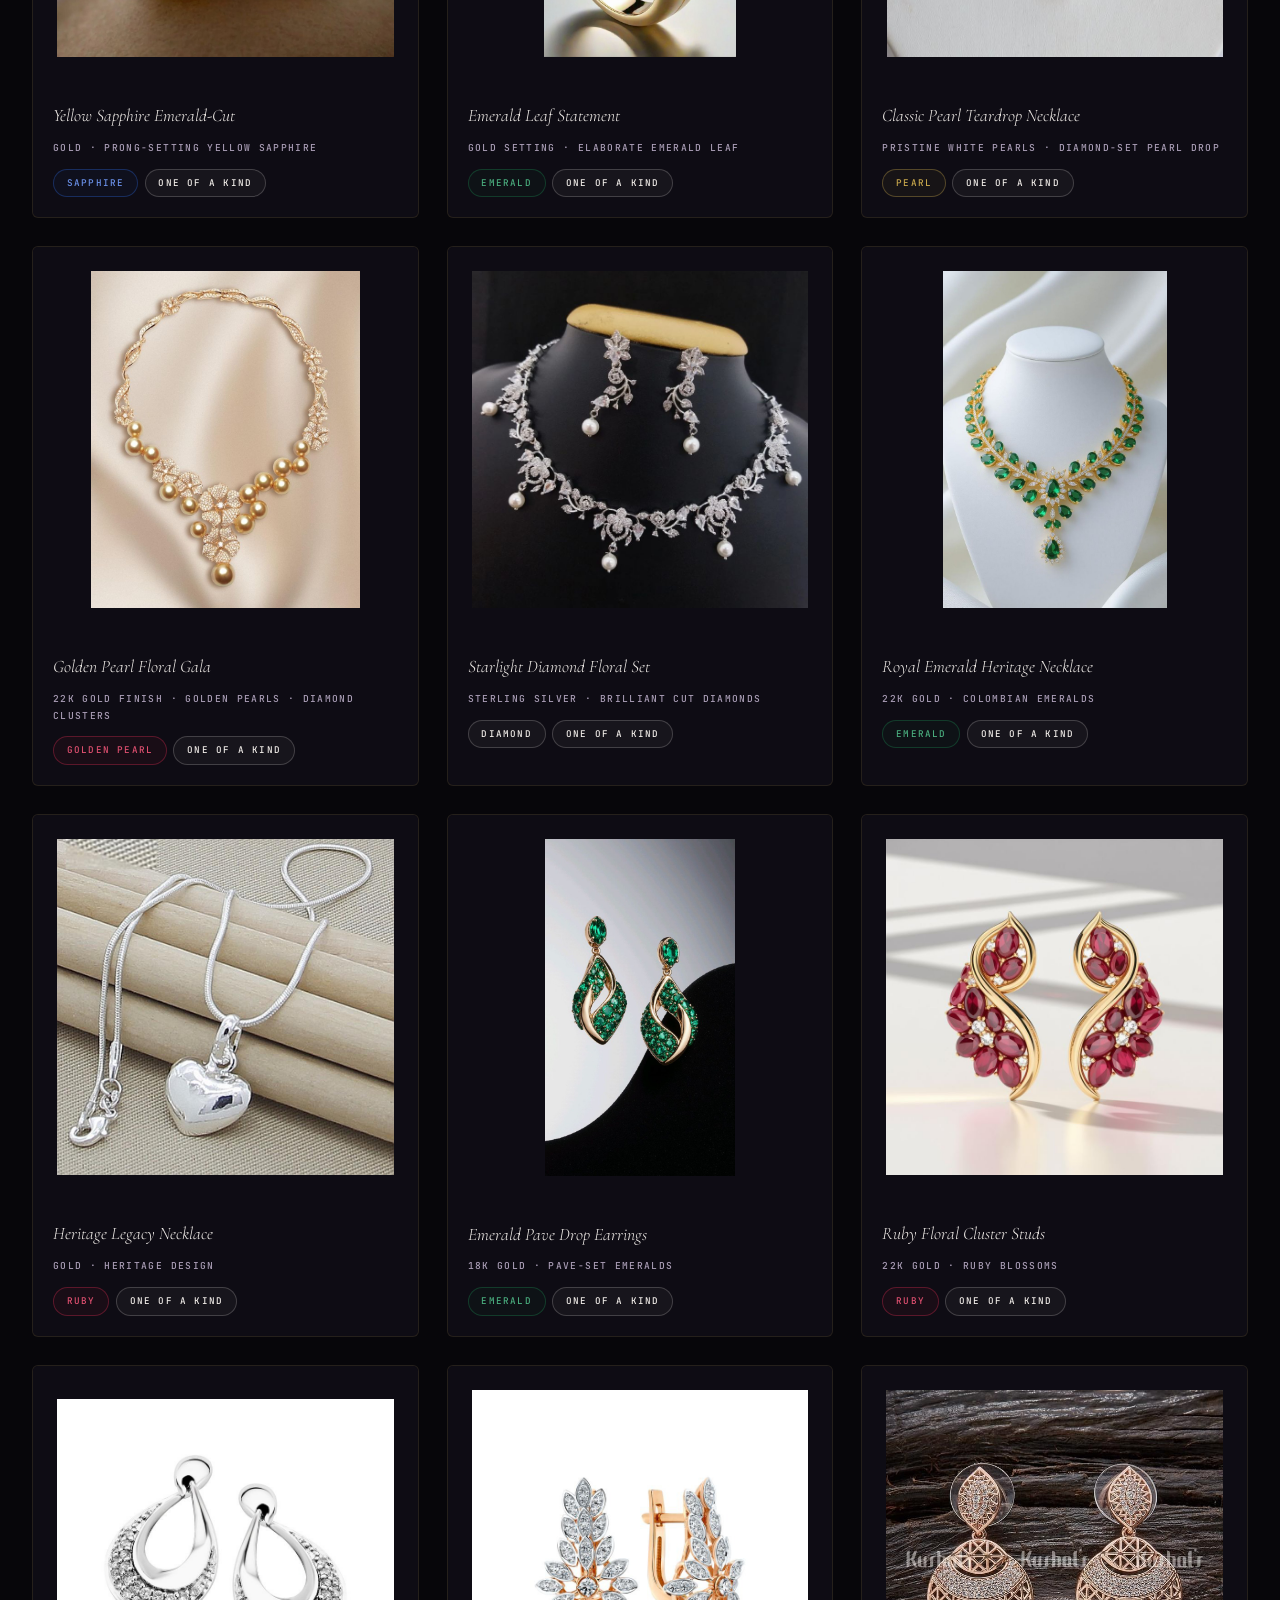
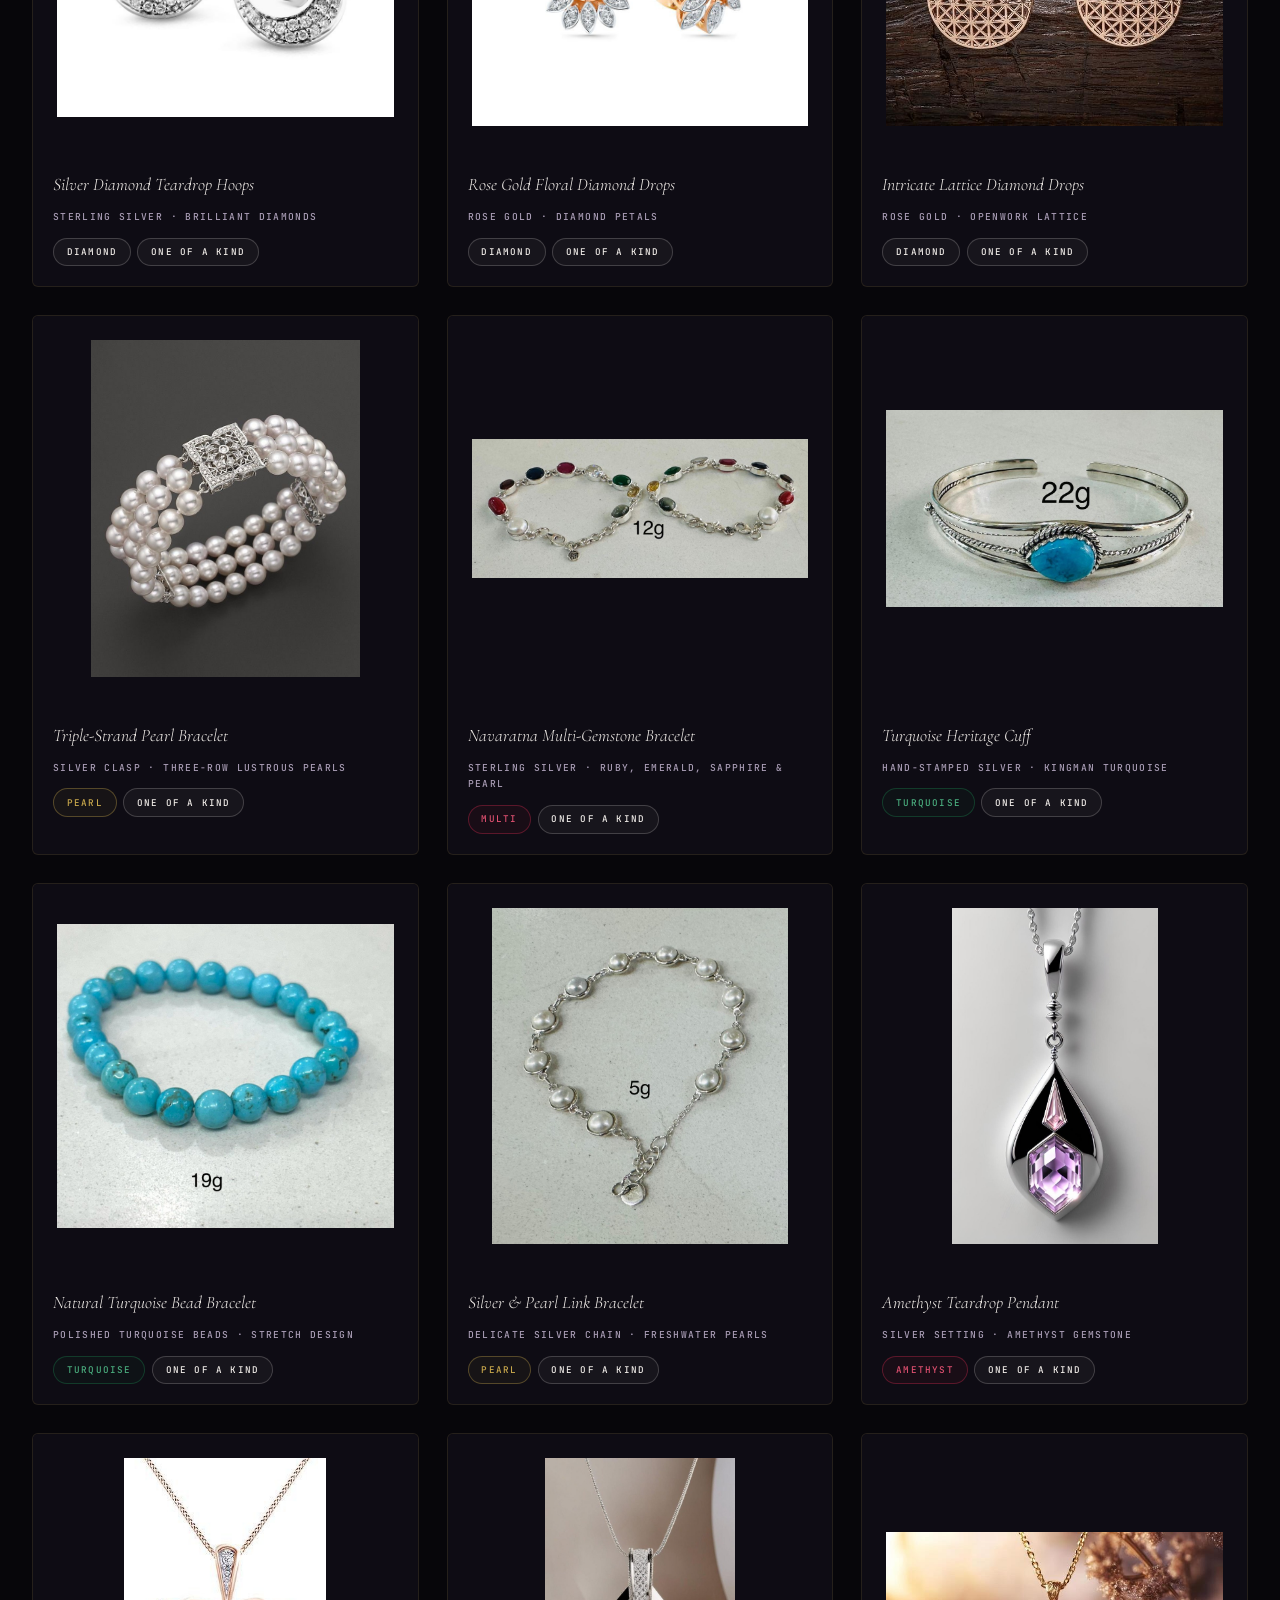
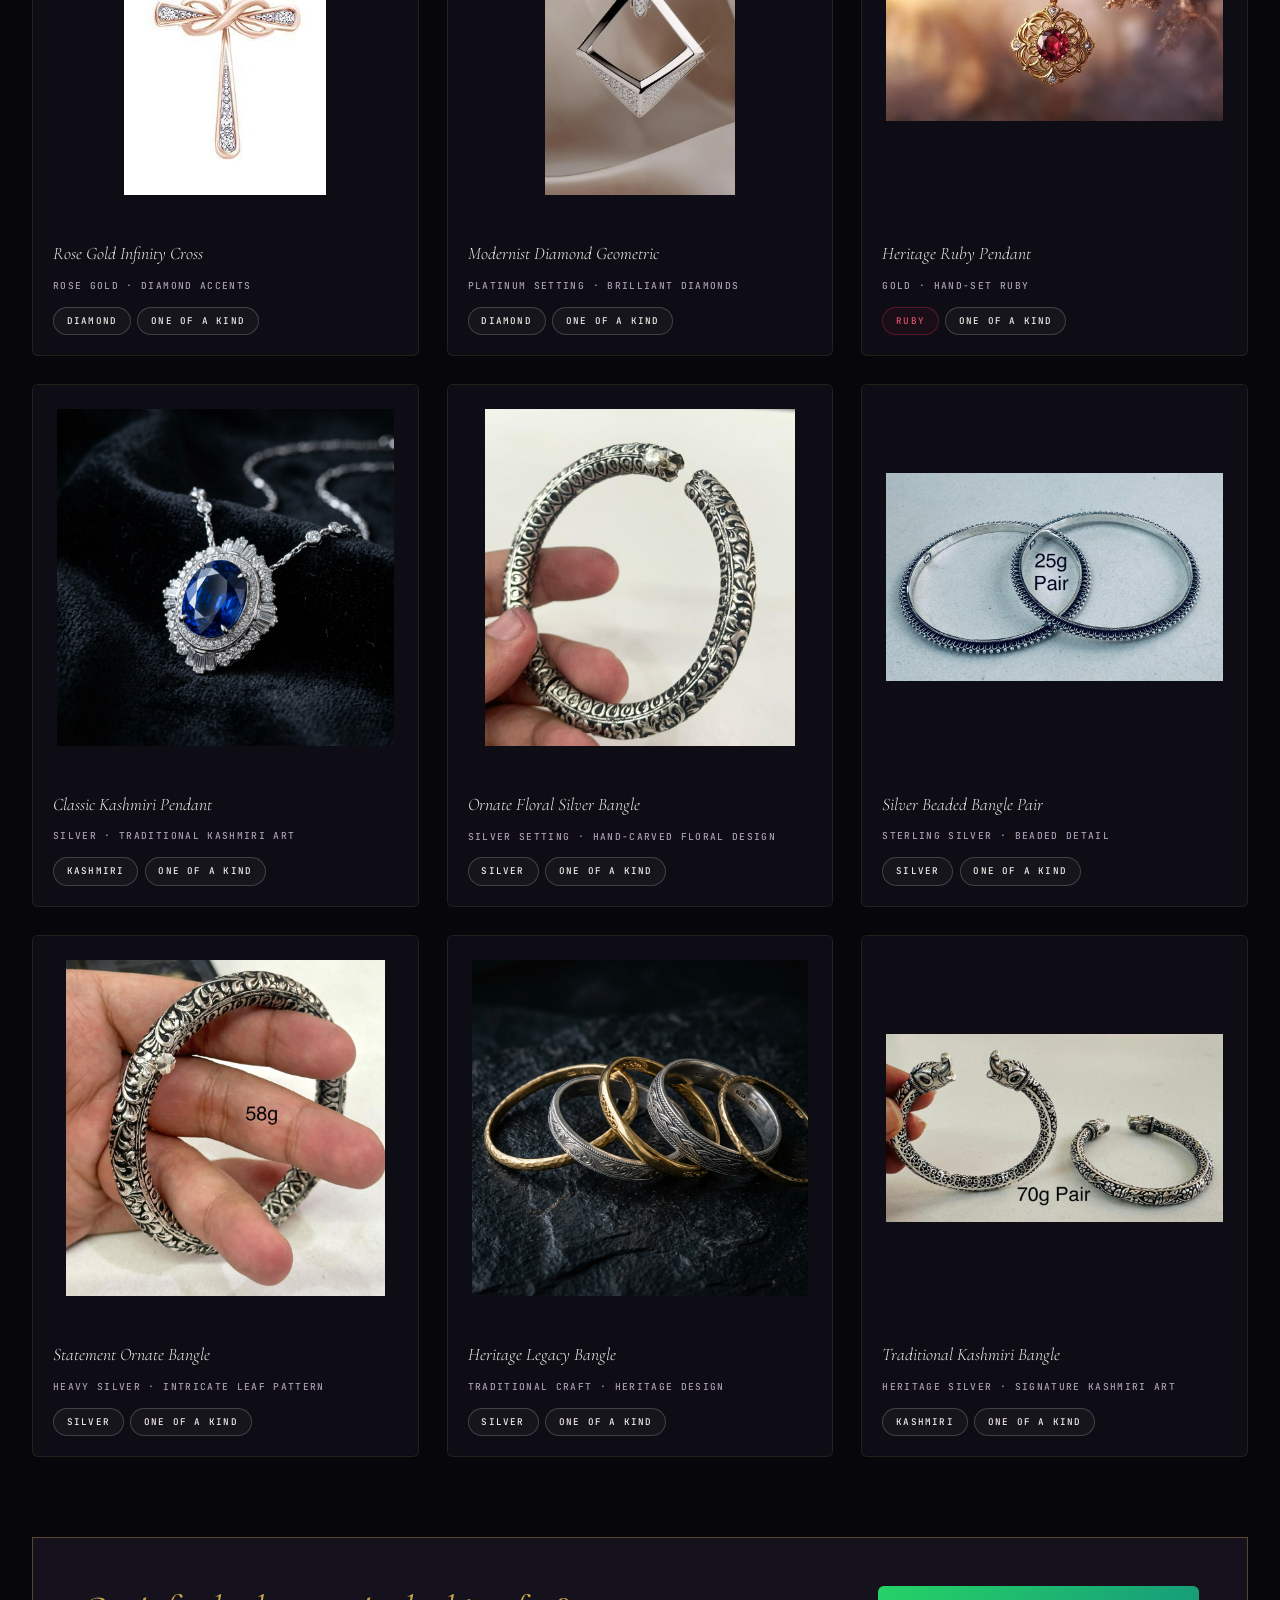
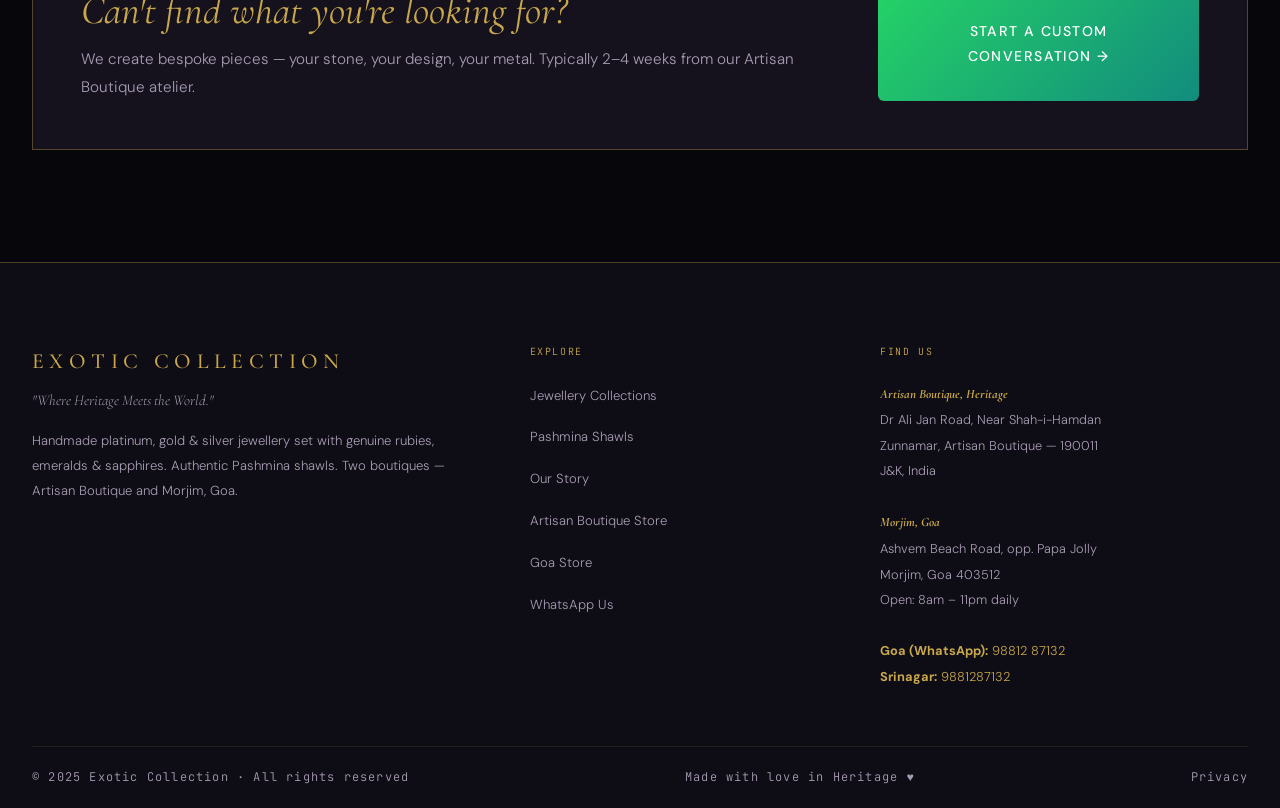
==== commit 3f583574: "Force-update contact info: standardized all links to Goa number (9881287132) and implemented cache-b" ====
--- a/collections.html
+++ b/collections.html
@@ -596,8 +596,8 @@
   </div>
 </section>
 
-<script src="js/shared.js"></script>
-<script src="js/main.js"></script>
+<script src="js/shared.js?v=2.2"></script>
+<script src="js/main.js?v=2.2"></script>
 <script>
   injectNavbar('collections.html');
   injectWhatsApp("I'm interested in a specific piece from your collection.");
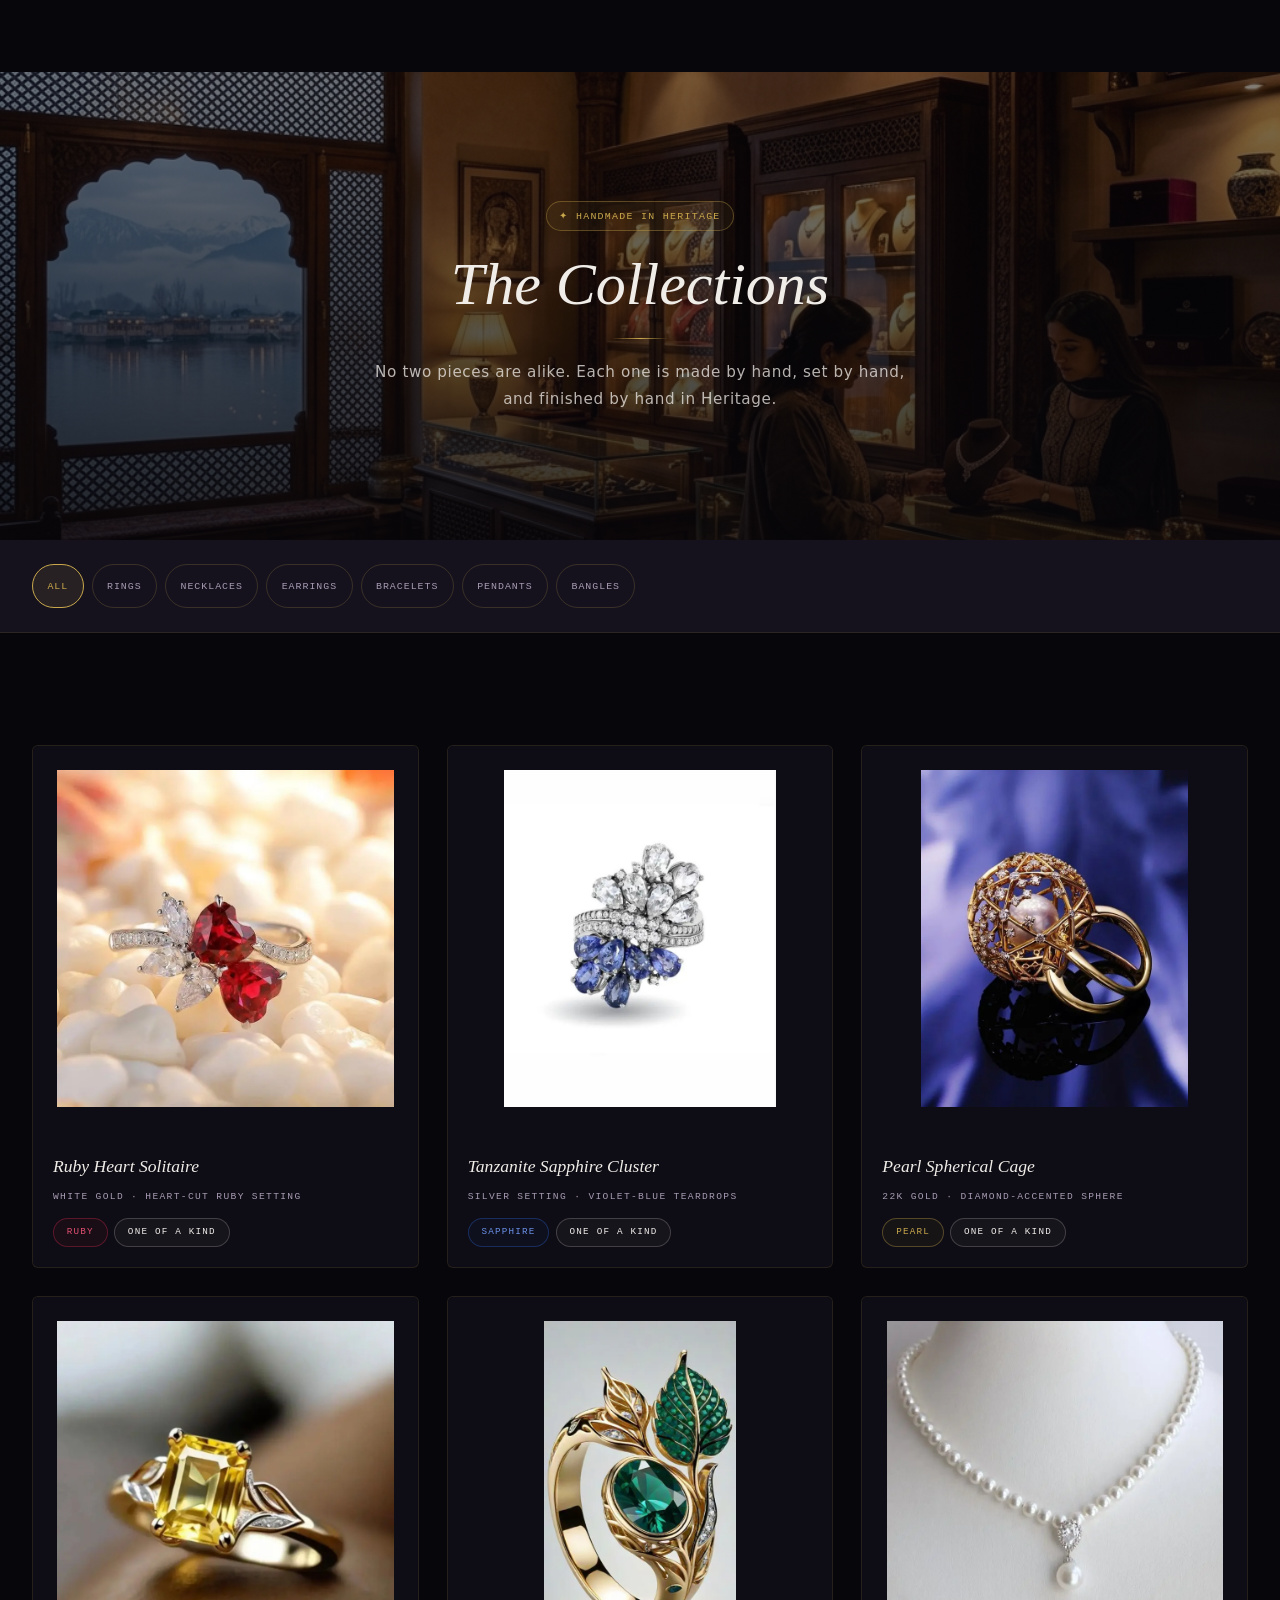
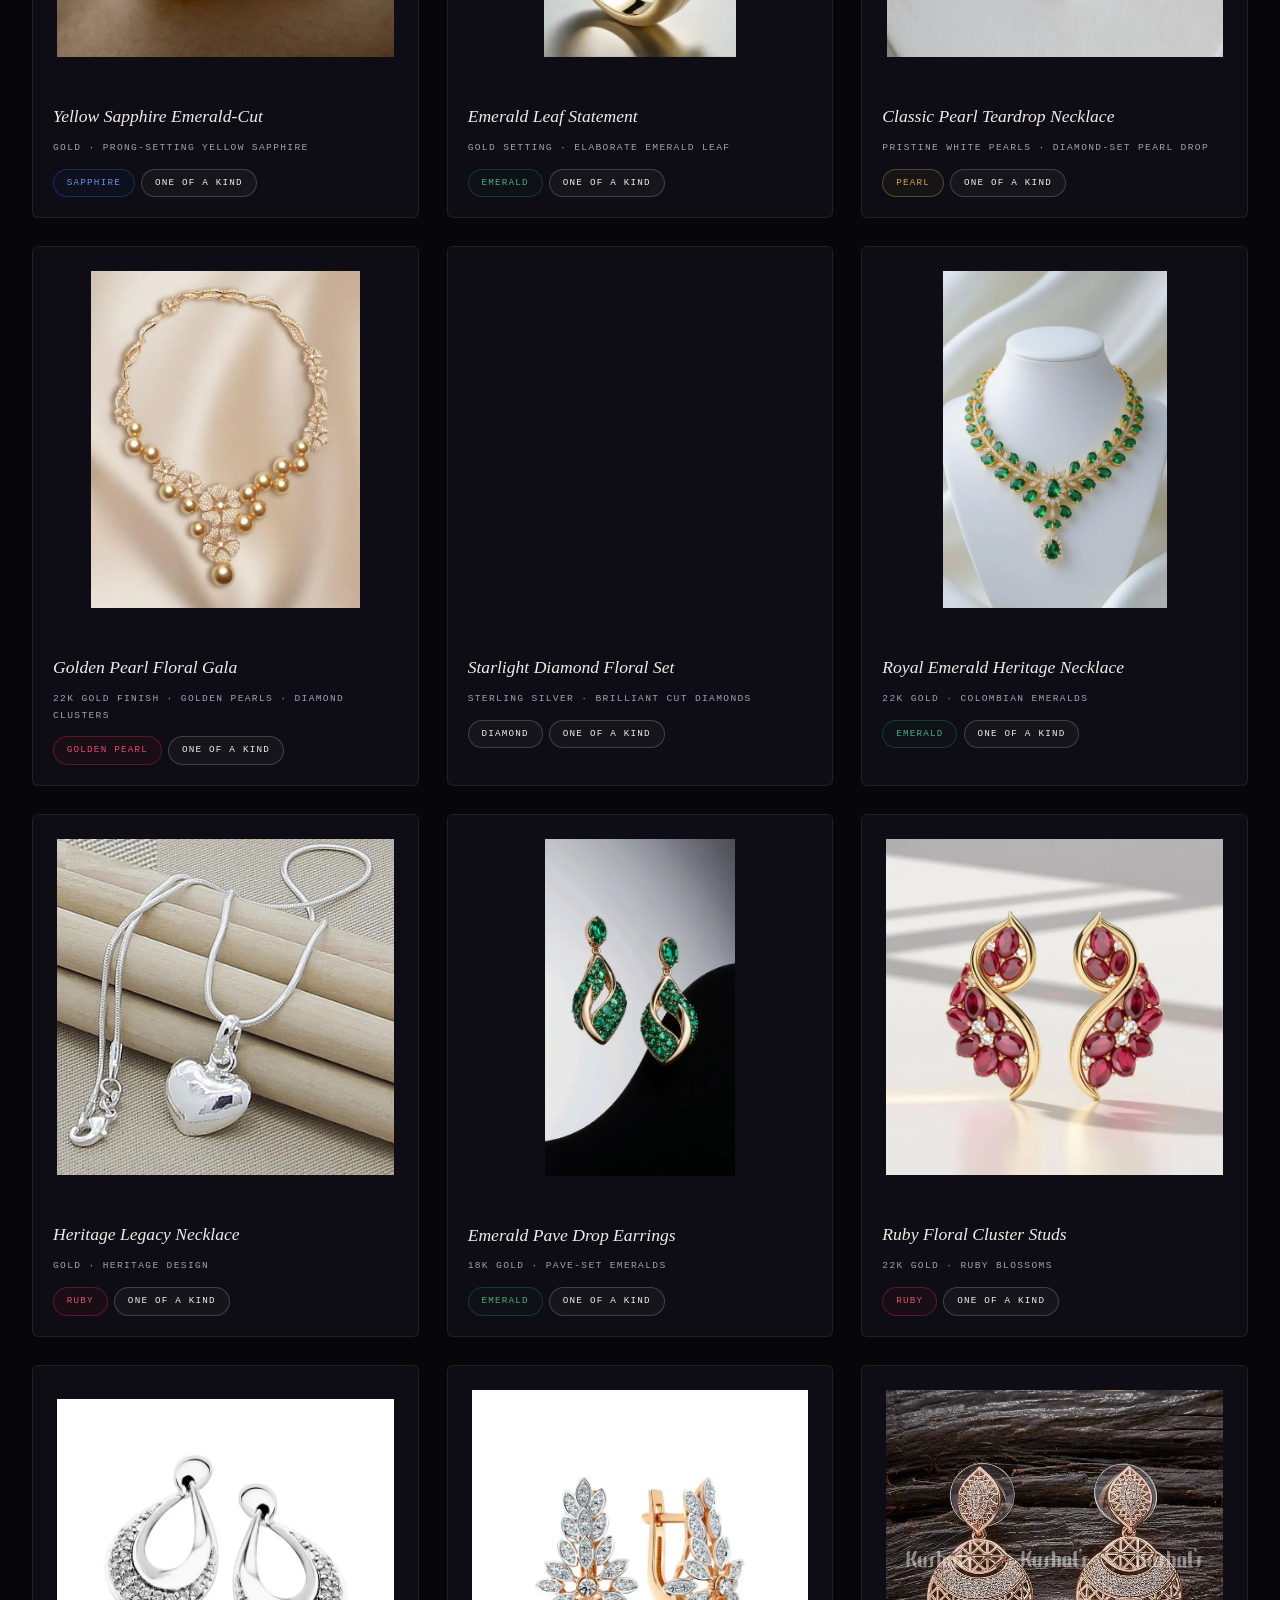
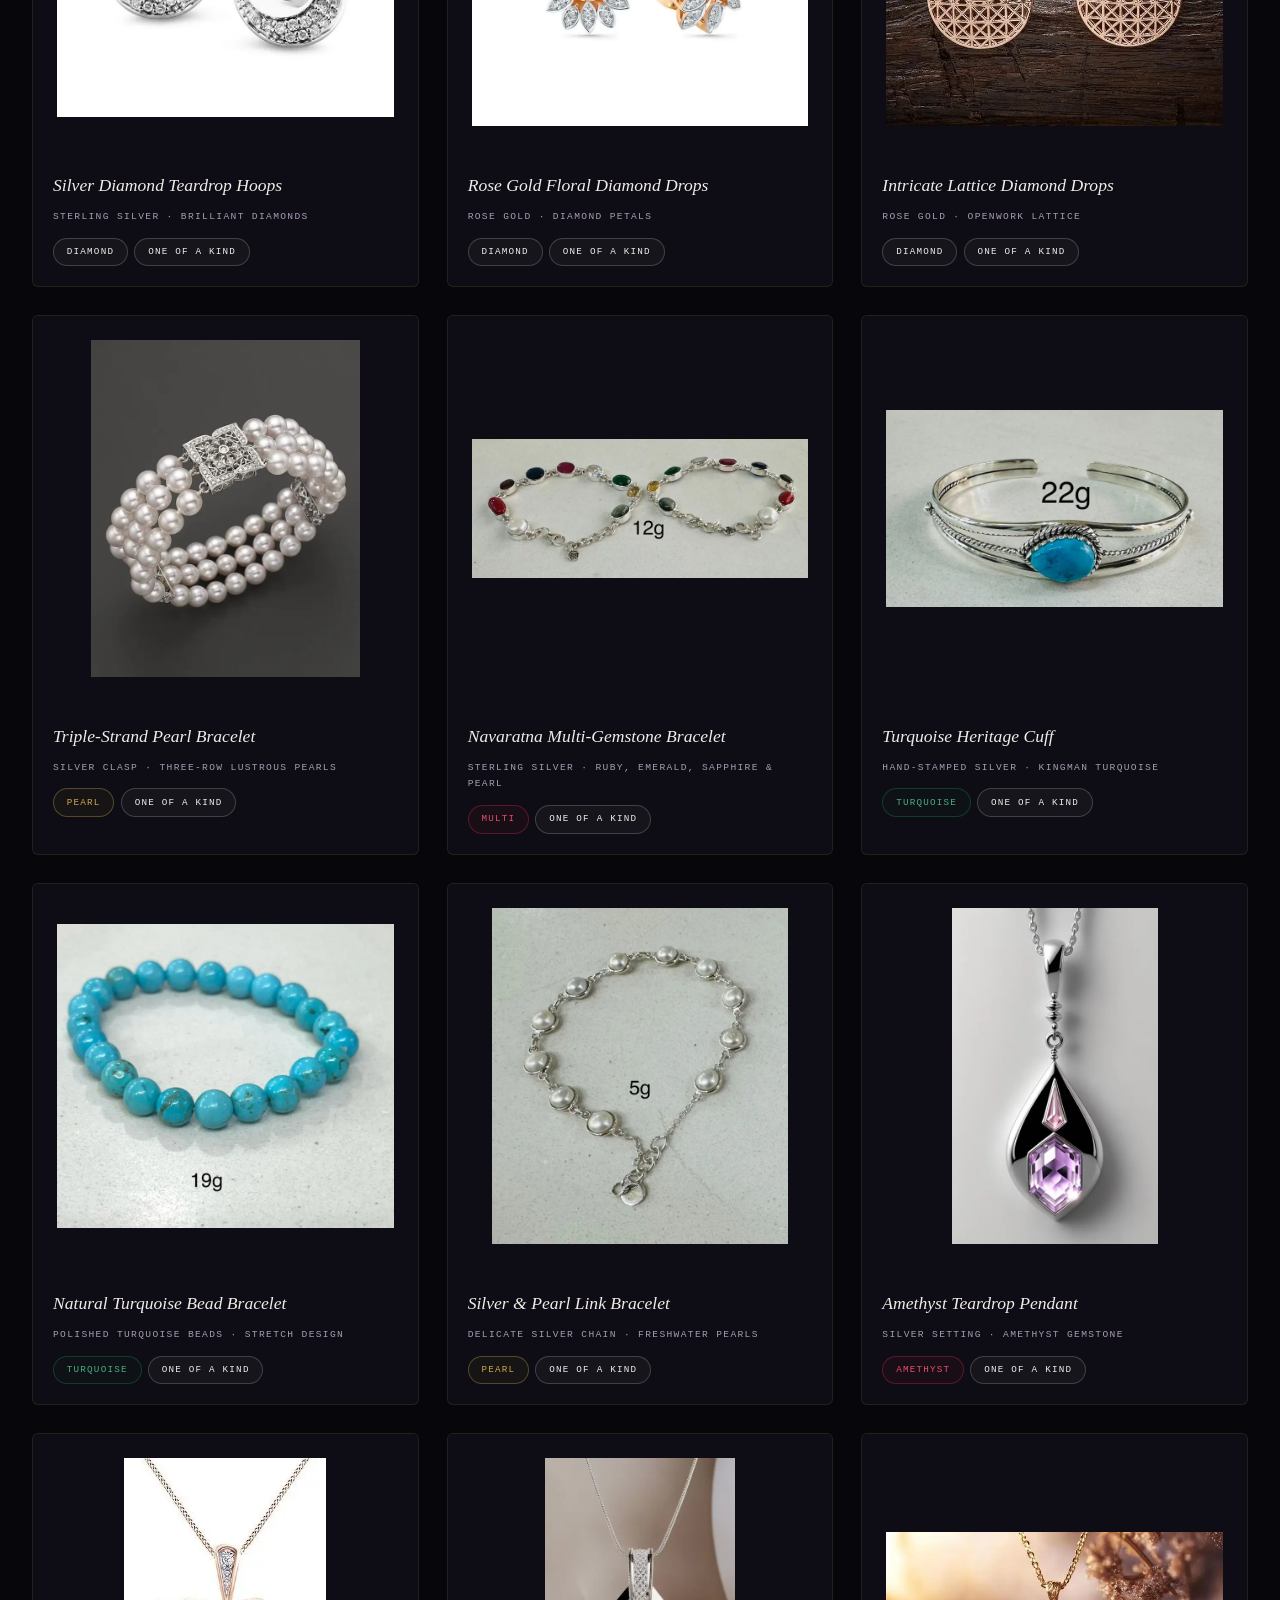
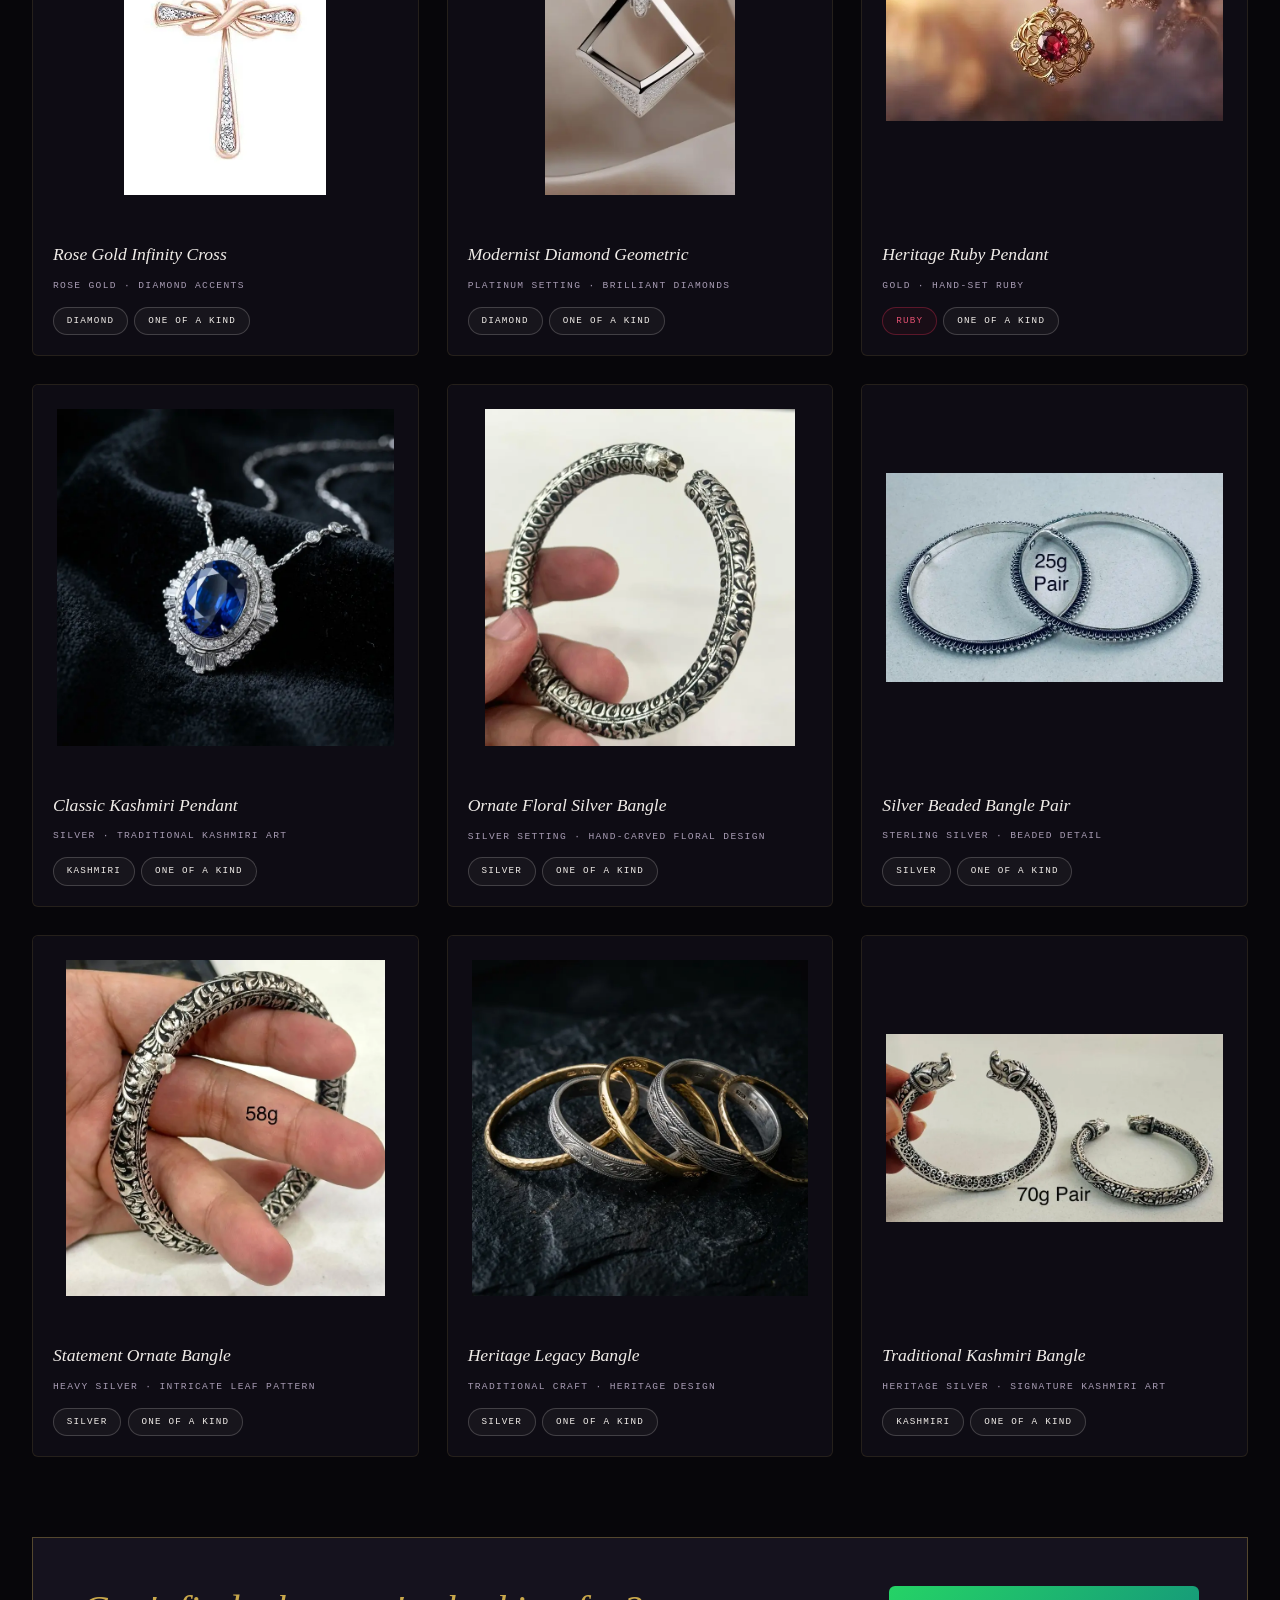
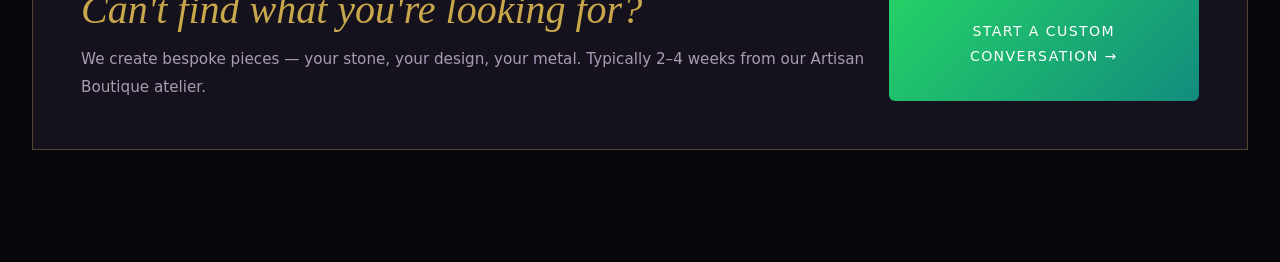
==== commit ae731e7a: "feat: complete 10-layer SEO and performance optimization audit. Migrated assets to WebP, implemented" ====
--- a/collections.html
+++ b/collections.html
@@ -1,603 +1,641 @@
 <!DOCTYPE html>
+
 <html lang="en">
-<head>
-  <meta charset="UTF-8">
-  <meta name="viewport" content="width=device-width, initial-scale=1.0">
-  <title>Exotic Collection | Collections | Heritage Gemstone Jewellery Goa</title>
-  <meta name="description" content="Browse handmade platinum, gold and silver jewellery set with rubies, emeralds and sapphires. Each piece made once in Heritage. Inquire via WhatsApp.">
-  <link rel="stylesheet" href="css/design-system.css">
-  <link rel="stylesheet" href="css/collections.css">
+<head><meta charset="utf-8"/><meta content="width=device-width, initial-scale=1.0" name="viewport"/><!-- 1. Preconnects -->
+<link href="https://fonts.googleapis.com" rel="preconnect"/>
+<link crossorigin="" href="https://fonts.gstatic.com" rel="preconnect"/><!-- 2. Preload hero image -->
+<link as="image" fetchpriority="high" href="/img/heritage-studio.webp" rel="preload"/><!-- 4. Non-critical CSS deferred -->
+<link href="css/design-system.css" media="print" onload="this.media='all'" rel="stylesheet"/>
+<noscript><link href="css/design-system.css" rel="stylesheet"/></noscript>
+<link href="css/collections.css" media="print" onload="this.media='all'" rel="stylesheet"/>
+<noscript><link href="css/collections.css" rel="stylesheet"/></noscript>
+
+<!-- 5. Primary SEO -->
+<meta http-equiv="Content-Security-Policy" content="default-src 'self'; img-src 'self' https: data: blob:; font-src 'self' https://fonts.gstatic.com; style-src 'self' 'unsafe-inline' https://fonts.googleapis.com; script-src 'self' 'unsafe-inline' 'unsafe-eval' https://www.googletagmanager.com; connect-src 'self' https://wa.me https://www.google-analytics.com; frame-src https://www.google.com https://maps.google.com;">
+  <title>Collections | Exotic Collection | Kashmir Jewellery</title>
+<meta content="Browse handmade platinum, gold and silver jewellery set with rubies, emeralds and sapphires. Each piece made once in Kashmir." name="description"/>
+<meta content="index, follow" name="robots"/>
+<link href="https://exoticcollection.in/collections.html" rel="canonical"/>
+<meta content="#07060A" name="theme-color"/>
+
+<!-- 6. Open Graph -->
+<meta content="website" property="og:type"/>
+<meta content="Collections | Exotic Collection | Kashmir Jewellery" property="og:title"/>
+<meta content="Browse handmade platinum, gold and silver jewellery set with rubies, emeralds and sapphires. Each piece made once in Kashmir." property="og:description"/>
+<meta content="https://exoticcollection.in/og-image.jpg" property="og:image"/>
+<meta content="1200" property="og:image:width"/>
+<meta content="630" property="og:image:height"/>
+<meta content="https://exoticcollection.in/collections.html" property="og:url"/>
+<meta content="Exotic Collection" property="og:site_name"/>
+
+<!-- 7. Twitter Card -->
+<meta content="summary_large_image" name="twitter:card"/>
+<meta content="Collections | Exotic Collection | Kashmir Jewellery" name="twitter:title"/>
+<meta content="https://exoticcollection.in/og-image.jpg" name="twitter:image"/>
+
+<!-- 8. Favicons -->
+<link href="favicon.ico" rel="icon" sizes="32x32"/>
+<link href="icon.svg" rel="icon" type="image/svg+xml"/>
+<link href="apple-touch-icon.png" rel="apple-touch-icon"/>
+<link href="manifest.json" rel="manifest"/>
+
+<!-- 9. Fonts -->
+<link href="https://fonts.googleapis.com/css2?family=Cormorant+Garamond:ital,wght@0,300;0,400;0,500;1,300;1,400;1,500&amp;family=DM+Sans:wght@300;400;500&amp;display=swap" rel="stylesheet"/>
 </head>
 <body>
-
+<a href="#main" class="skip-link" style="position: absolute; top: -100%; left: 16px; background: #C9A84C; color: #07060A; padding: 8px 16px; border-radius: 0 0 8px 8px; font-weight: 500; z-index: 10000; transition: top 0.2s;">Skip to main content</a>
+<div id="progress-bar" style="position: fixed; top: 0; left: 0; z-index: 9999; height: 2px; width: 0%; background: #C9A84C; transition: width 0.2s ease; will-change: width;"></div>
+<script>
+document.addEventListener('DOMContentLoaded', () => {
+  document.getElementById('progress-bar').style.width = '100%';
+  setTimeout(() => {
+    document.getElementById('progress-bar').style.opacity = '0';
+  }, 400);
+});
+</script>
 <!-- Page Hero -->
+<main id="main">
 <section class="page-hero">
-  <div class="page-hero-bg" style="background-image:url('img/heritage-studio.png')"></div>
-  <div class="page-hero-overlay"></div>
-  <div class="page-hero-content">
-    <div class="pill reveal" style="margin-bottom:1.25rem">✦ Handmade in Heritage</div>
-    <h1 class="display-lg reveal reveal-delay-1">The Collections</h1>
-    <div class="gold-divider reveal reveal-delay-2"></div>
-    <p class="section-subtitle reveal reveal-delay-3" style="color:rgba(240,236,232,0.75)">No two pieces are alike. Each one is made by hand, set by hand, and finished by hand in Heritage.</p>
-  </div>
+<div class="page-hero-bg" style="background-image:url('img/heritage-studio.png')"></div>
+<div class="page-hero-overlay"></div>
+<div class="page-hero-content">
+<div class="pill reveal" style="margin-bottom:1.25rem">✦ Handmade in Heritage</div>
+<h1 class="display-lg reveal reveal-delay-1">The Collections</h1>
+<div class="gold-divider reveal reveal-delay-2"></div>
+<p class="section-subtitle reveal reveal-delay-3" style="color:rgba(240,236,232,0.75)">No two pieces are alike. Each one is made by hand, set by hand, and finished by hand in Heritage.</p>
+</div>
 </section>
-
 <!-- Filter Tabs -->
 <section class="filters-section">
-  <div class="container">
-        <div class="filter-tabs" id="filter-tabs" role="tablist">
-      <button class="filter-tab active" data-filter="all" role="tab">All</button>
-      <button class="filter-tab" data-filter="ring" role="tab">Rings</button>
-      <button class="filter-tab" data-filter="necklace" role="tab">Necklaces</button>
-      <button class="filter-tab" data-filter="earring" role="tab">Earrings</button>
-      <button class="filter-tab" data-filter="bracelet" role="tab">Bracelets</button>
-      <button class="filter-tab" data-filter="pendant" role="tab">Pendants</button>
-      <button class="filter-tab" data-filter="bangle" role="tab">Bangles</button>
-    </div>
-  </div>
+<div class="container">
+<div class="filter-tabs" id="filter-tabs" role="tablist">
+<button class="filter-tab active" data-filter="all" role="tab">All</button>
+<button class="filter-tab" data-filter="ring" role="tab">Rings</button>
+<button class="filter-tab" data-filter="necklace" role="tab">Necklaces</button>
+<button class="filter-tab" data-filter="earring" role="tab">Earrings</button>
+<button class="filter-tab" data-filter="bracelet" role="tab">Bracelets</button>
+<button class="filter-tab" data-filter="pendant" role="tab">Pendants</button>
+<button class="filter-tab" data-filter="bangle" role="tab">Bangles</button>
+</div>
+</div>
 </section>
-
 <!-- Product Grid -->
 <section class="section collection-grid-section">
-  <div class="container">
-    <div class="product-grid" id="product-grid">
-      <!-- Piece 1 -->
-      <article class="product-card card reveal" data-tags="ring all">
-        <div class="product-img jewel-image-wrap">
-          <img  src="img/ring-ruby-heart.jpg" alt="Ruby Heart Solitaire" loading="lazy" style="object-fit: contain; padding: 1.5rem; background: var(--bg-card); width: 100%; height: 100%;">
-          <div class="product-hover-overlay">
-            <span class="product-hover-name">Ruby Heart Solitaire</span>
-            <a href="https://wa.me/919881287132?text=Hello%2C+I%27m+interested+in+the+Ruby+Heart+Solitaire." target="_blank" rel="noopener" class="btn btn-gold" style="font-size:.72rem;padding:.6rem 1.1rem">Inquire →</a>
-          </div>
-        </div>
-        <div class="product-info">
-          <div class="product-name">Ruby Heart Solitaire</div>
-          <div class="product-meta label-mono">White Gold · Heart-Cut Ruby Setting</div>
-          <div class="product-badges">
-            <span class="pill pill-ruby" style="font-size:.58rem">Ruby</span>
-            <span class="pill pill-white" style="font-size:.58rem">One of a Kind</span>
-          </div>
-        </div>
-      </article>
-      <!-- Piece 2 -->
-      <article class="product-card card reveal reveal-delay-1" data-tags="ring all">
-        <div class="product-img jewel-image-wrap">
-          <img  src="img/ring-sapphire-cluster.jpg" alt="Tanzanite Sapphire Cluster" loading="lazy" style="object-fit: contain; padding: 1.5rem; background: var(--bg-card); width: 100%; height: 100%;">
-          <div class="product-hover-overlay">
-            <span class="product-hover-name">Tanzanite Sapphire Cluster</span>
-            <a href="https://wa.me/919881287132?text=Hello%2C+I%27m+interested+in+the+Tanzanite+Sapphire+Cluster." target="_blank" rel="noopener" class="btn btn-gold" style="font-size:.72rem;padding:.6rem 1.1rem">Inquire →</a>
-          </div>
-        </div>
-        <div class="product-info">
-          <div class="product-name">Tanzanite Sapphire Cluster</div>
-          <div class="product-meta label-mono">Silver Setting · Violet-Blue Teardrops</div>
-          <div class="product-badges">
-            <span class="pill pill-sapphire" style="font-size:.58rem">Sapphire</span>
-            <span class="pill pill-white" style="font-size:.58rem">One of a Kind</span>
-          </div>
-        </div>
-      </article>
-      <!-- Piece 3 -->
-      <article class="product-card card reveal reveal-delay-2" data-tags="ring all">
-        <div class="product-img jewel-image-wrap">
-          <img  src="img/ring-pearl-sphere.jpg" alt="Pearl Spherical Cage" loading="lazy" style="object-fit: contain; padding: 1.5rem; background: var(--bg-card); width: 100%; height: 100%;">
-          <div class="product-hover-overlay">
-            <span class="product-hover-name">Pearl Spherical Cage</span>
-            <a href="https://wa.me/919881287132?text=Hello%2C+I%27m+interested+in+the+Pearl+Spherical+Cage." target="_blank" rel="noopener" class="btn btn-gold" style="font-size:.72rem;padding:.6rem 1.1rem">Inquire →</a>
-          </div>
-        </div>
-        <div class="product-info">
-          <div class="product-name">Pearl Spherical Cage</div>
-          <div class="product-meta label-mono">22k Gold · Diamond-accented Sphere</div>
-          <div class="product-badges">
-            <span class="pill pill-pearl" style="font-size:.58rem">Pearl</span>
-            <span class="pill pill-white" style="font-size:.58rem">One of a Kind</span>
-          </div>
-        </div>
-      </article>
-      <!-- Piece 4 -->
-      <article class="product-card card reveal" data-tags="ring all">
-        <div class="product-img jewel-image-wrap">
-          <img  src="img/ring-yellow-sapphire.jpg" alt="Yellow Sapphire Emerald-Cut" loading="lazy" style="object-fit: contain; padding: 1.5rem; background: var(--bg-card); width: 100%; height: 100%;">
-          <div class="product-hover-overlay">
-            <span class="product-hover-name">Yellow Sapphire Emerald-Cut</span>
-            <a href="https://wa.me/919881287132?text=Hello%2C+I%27m+interested+in+the+Yellow+Sapphire+Emerald-Cut." target="_blank" rel="noopener" class="btn btn-gold" style="font-size:.72rem;padding:.6rem 1.1rem">Inquire →</a>
-          </div>
-        </div>
-        <div class="product-info">
-          <div class="product-name">Yellow Sapphire Emerald-Cut</div>
-          <div class="product-meta label-mono">Gold · Prong-setting Yellow Sapphire</div>
-          <div class="product-badges">
-            <span class="pill pill-sapphire" style="font-size:.58rem">Sapphire</span>
-            <span class="pill pill-white" style="font-size:.58rem">One of a Kind</span>
-          </div>
-        </div>
-      </article>
-      <!-- Piece 5 -->
-      <article class="product-card card reveal reveal-delay-1" data-tags="ring all">
-        <div class="product-img jewel-image-wrap">
-          <img src="img/ring-emerald-leaf.jpg" alt="Emerald Leaf Statement" loading="lazy" style="object-fit: contain; padding: 1.5rem; background: var(--bg-card); width: 100%; height: 100%;">
-          <div class="product-hover-overlay">
-            <span class="product-hover-name">Emerald Leaf Statement</span>
-            <a href="https://wa.me/919881287132?text=Hello%2C+I%27m+interested+in+the+Emerald+Leaf+Statement." target="_blank" rel="noopener" class="btn btn-gold" style="font-size:.72rem;padding:.6rem 1.1rem">Inquire →</a>
-          </div>
-        </div>
-        <div class="product-info">
-          <div class="product-name">Emerald Leaf Statement</div>
-          <div class="product-meta label-mono">Gold Setting · Elaborate Emerald Leaf</div>
-          <div class="product-badges">
-            <span class="pill pill-emerald" style="font-size:.58rem">Emerald</span>
-            <span class="pill pill-white" style="font-size:.58rem">One of a Kind</span>
-          </div>
-        </div>
-      </article>
-      <!-- Piece 6 -->
-      <article class="product-card card reveal reveal-delay-2" data-tags="necklace all">
-        <div class="product-img jewel-image-wrap">
-          <img  src="img/necklace-pearl-white.jpg" alt="Classic Pearl Teardrop Necklace" loading="lazy" style="object-fit: contain; padding: 1.5rem; background: var(--bg-card); width: 100%; height: 100%;">
-          <div class="product-hover-overlay">
-            <span class="product-hover-name">Classic Pearl Teardrop Necklace</span>
-            <a href="https://wa.me/919881287132?text=Hello%2C+I%27m+interested+in+the+Classic+Pearl+Teardrop+Necklace." target="_blank" rel="noopener" class="btn btn-gold" style="font-size:.72rem;padding:.6rem 1.1rem">Inquire →</a>
-          </div>
-        </div>
-        <div class="product-info">
-          <div class="product-name">Classic Pearl Teardrop Necklace</div>
-          <div class="product-meta label-mono">Pristine White Pearls · Diamond-set Pearl Drop</div>
-          <div class="product-badges">
-            <span class="pill pill-pearl" style="font-size:.58rem">Pearl</span>
-            <span class="pill pill-white" style="font-size:.58rem">One of a Kind</span>
-          </div>
-        </div>
-      </article>
-      <!-- Piece 7 -->
-      <article class="product-card card reveal" data-tags="necklace all">
-        <div class="product-img jewel-image-wrap">
-          <img  src="img/necklace-pearl-gold.jpg" alt="Golden Pearl Floral Gala" loading="lazy" style="object-fit: contain; padding: 1.5rem; background: var(--bg-card); width: 100%; height: 100%;">
-          <div class="product-hover-overlay">
-            <span class="product-hover-name">Golden Pearl Floral Gala</span>
-            <a href="https://wa.me/919881287132?text=Hello%2C+I%27m+interested+in+the+Golden+Pearl+Floral+Gala." target="_blank" rel="noopener" class="btn btn-gold" style="font-size:.72rem;padding:.6rem 1.1rem">Inquire →</a>
-          </div>
-        </div>
-        <div class="product-info">
-          <div class="product-name">Golden Pearl Floral Gala</div>
-          <div class="product-meta label-mono">22k Gold Finish · Golden Pearls · Diamond Clusters</div>
-          <div class="product-badges">
-            <span class="pill pill-ruby" style="font-size:.58rem">Golden Pearl</span>
-            <span class="pill pill-white" style="font-size:.58rem">One of a Kind</span>
-          </div>
-        </div>
-      </article>
-      <!-- Piece 8 -->
-      <article class="product-card card reveal reveal-delay-1" data-tags="necklace all">
-        <div class="product-img jewel-image-wrap">
-          <img  src="img/necklace-diamond-floral.jpg" alt="Starlight Diamond Floral Set" loading="lazy" style="object-fit: contain; padding: 1.5rem; background: var(--bg-card); width: 100%; height: 100%;">
-          <div class="product-hover-overlay">
-            <span class="product-hover-name">Starlight Diamond Floral Set</span>
-            <a href="https://wa.me/919881287132?text=Hello%2C+I%27m+interested+in+the+Starlight+Diamond+Floral+Set." target="_blank" rel="noopener" class="btn btn-gold" style="font-size:.72rem;padding:.6rem 1.1rem">Inquire →</a>
-          </div>
-        </div>
-        <div class="product-info">
-          <div class="product-name">Starlight Diamond Floral Set</div>
-          <div class="product-meta label-mono">Sterling Silver · Brilliant Cut Diamonds</div>
-          <div class="product-badges">
-            <span class="pill pill-white" style="font-size:.58rem">Diamond</span>
-            <span class="pill pill-white" style="font-size:.58rem">One of a Kind</span>
-          </div>
-        </div>
-      </article>
-      <!-- Piece 9 -->
-      <article class="product-card card reveal reveal-delay-2" data-tags="necklace all">
-        <div class="product-img jewel-image-wrap">
-          <img  src="img/necklace-emerald-royal.jpg" alt="Royal Emerald Heritage Necklace" loading="lazy" style="object-fit: contain; padding: 1.5rem; background: var(--bg-card); width: 100%; height: 100%;">
-          <div class="product-hover-overlay">
-            <span class="product-hover-name">Royal Emerald Heritage Necklace</span>
-            <a href="https://wa.me/919881287132?text=Hello%2C+I%27m+interested+in+the+Royal+Emerald+Heritage+Necklace." target="_blank" rel="noopener" class="btn btn-gold" style="font-size:.72rem;padding:.6rem 1.1rem">Inquire →</a>
-          </div>
-        </div>
-        <div class="product-info">
-          <div class="product-name">Royal Emerald Heritage Necklace</div>
-          <div class="product-meta label-mono">22k Gold · Colombian Emeralds</div>
-          <div class="product-badges">
-            <span class="pill pill-emerald" style="font-size:.58rem">Emerald</span>
-            <span class="pill pill-white" style="font-size:.58rem">One of a Kind</span>
-          </div>
-        </div>
-      </article>
-      <!-- Piece 10 -->
-      <article class="product-card card reveal" data-tags="necklace all">
-        <div class="product-img jewel-image-wrap">
-          <img  src="img/necklace-stock.jpg" alt="Heritage Legacy Necklace" loading="lazy" style="object-fit: contain; padding: 1.5rem; background: var(--bg-card); width: 100%; height: 100%;">
-          <div class="product-hover-overlay">
-            <span class="product-hover-name">Heritage Legacy Necklace</span>
-            <a href="https://wa.me/919881287132?text=Hello%2C+I%27m+interested+in+the+Heritage+Legacy+Necklace." target="_blank" rel="noopener" class="btn btn-gold" style="font-size:.72rem;padding:.6rem 1.1rem">Inquire →</a>
-          </div>
-        </div>
-        <div class="product-info">
-          <div class="product-name">Heritage Legacy Necklace</div>
-          <div class="product-meta label-mono">Gold · Heritage Design</div>
-          <div class="product-badges">
-            <span class="pill pill-ruby" style="font-size:.58rem">Ruby</span>
-            <span class="pill pill-white" style="font-size:.58rem">One of a Kind</span>
-          </div>
-        </div>
-      </article>
-      <!-- Piece 11 -->
-      <article class="product-card card reveal" data-tags="earring all">
-        <div class="product-img jewel-image-wrap">
-          <img  src="img/earring-emerald-drop.jpg" alt="Emerald Pave Drop Earrings" loading="lazy" style="object-fit: contain; padding: 1.5rem; background: var(--bg-card); width: 100%; height: 100%;">
-          <div class="product-hover-overlay">
-            <span class="product-hover-name">Emerald Pave Drop Earrings</span>
-            <a href="https://wa.me/919881287132?text=Hello%2C+I%27m+interested+in+the+Emerald+Pave+Drop+Earrings." target="_blank" rel="noopener" class="btn btn-gold" style="font-size:.72rem;padding:.6rem 1.1rem">Inquire →</a>
-          </div>
-        </div>
-        <div class="product-info">
-          <div class="product-name">Emerald Pave Drop Earrings</div>
-          <div class="product-meta label-mono">18k Gold · Pave-set Emeralds</div>
-          <div class="product-badges">
-            <span class="pill pill-emerald" style="font-size:.58rem">Emerald</span>
-            <span class="pill pill-white" style="font-size:.58rem">One of a Kind</span>
-          </div>
-        </div>
-      </article>
-      <!-- Piece 12 -->
-      <article class="product-card card reveal reveal-delay-1" data-tags="earring all">
-        <div class="product-img jewel-image-wrap">
-          <img  src="img/earring-ruby-cluster.jpg" alt="Ruby Floral Cluster Studs" loading="lazy" style="object-fit: contain; padding: 1.5rem; background: var(--bg-card); width: 100%; height: 100%;">
-          <div class="product-hover-overlay">
-            <span class="product-hover-name">Ruby Floral Cluster Studs</span>
-            <a href="https://wa.me/919881287132?text=Hello%2C+I%27m+interested+in+the+Ruby+Floral+Cluster+Studs." target="_blank" rel="noopener" class="btn btn-gold" style="font-size:.72rem;padding:.6rem 1.1rem">Inquire →</a>
-          </div>
-        </div>
-        <div class="product-info">
-          <div class="product-name">Ruby Floral Cluster Studs</div>
-          <div class="product-meta label-mono">22k Gold · Ruby Blossoms</div>
-          <div class="product-badges">
-            <span class="pill pill-ruby" style="font-size:.58rem">Ruby</span>
-            <span class="pill pill-white" style="font-size:.58rem">One of a Kind</span>
-          </div>
-        </div>
-      </article>
-      <!-- Piece 13 -->
-      <article class="product-card card reveal reveal-delay-2" data-tags="earring all">
-        <div class="product-img jewel-image-wrap">
-          <img  src="img/earring-diamond-teardrop.jpg" alt="Silver Diamond Teardrop Hoops" loading="lazy" style="object-fit: contain; padding: 1.5rem; background: var(--bg-card); width: 100%; height: 100%;">
-          <div class="product-hover-overlay">
-            <span class="product-hover-name">Silver Diamond Teardrop Hoops</span>
-            <a href="https://wa.me/919881287132?text=Hello%2C+I%27m+interested+in+the+Silver+Diamond+Teardrop+Hoops." target="_blank" rel="noopener" class="btn btn-gold" style="font-size:.72rem;padding:.6rem 1.1rem">Inquire →</a>
-          </div>
-        </div>
-        <div class="product-info">
-          <div class="product-name">Silver Diamond Teardrop Hoops</div>
-          <div class="product-meta label-mono">Sterling Silver · Brilliant Diamonds</div>
-          <div class="product-badges">
-            <span class="pill pill-white" style="font-size:.58rem">Diamond</span>
-            <span class="pill pill-white" style="font-size:.58rem">One of a Kind</span>
-          </div>
-        </div>
-      </article>
-      <!-- Piece 14 -->
-      <article class="product-card card reveal" data-tags="earring all">
-        <div class="product-img jewel-image-wrap">
-          <img  src="img/earring-diamond-floral.jpg" alt="Rose Gold Floral Diamond Drops" loading="lazy" style="object-fit: contain; padding: 1.5rem; background: var(--bg-card); width: 100%; height: 100%;">
-          <div class="product-hover-overlay">
-            <span class="product-hover-name">Rose Gold Floral Diamond Drops</span>
-            <a href="https://wa.me/919881287132?text=Hello%2C+I%27m+interested+in+the+Rose+Gold+Floral+Diamond+Drops." target="_blank" rel="noopener" class="btn btn-gold" style="font-size:.72rem;padding:.6rem 1.1rem">Inquire →</a>
-          </div>
-        </div>
-        <div class="product-info">
-          <div class="product-name">Rose Gold Floral Diamond Drops</div>
-          <div class="product-meta label-mono">Rose Gold · Diamond Petals</div>
-          <div class="product-badges">
-            <span class="pill pill-white" style="font-size:.58rem">Diamond</span>
-            <span class="pill pill-white" style="font-size:.58rem">One of a Kind</span>
-          </div>
-        </div>
-      </article>
-      <!-- Piece 15 -->
-      <article class="product-card card reveal reveal-delay-1" data-tags="earring all">
-        <div class="product-img jewel-image-wrap">
-          <img  src="img/earring-diamond-lattice.jpg" alt="Intricate Lattice Diamond Drops" loading="lazy" style="object-fit: contain; padding: 1.5rem; background: var(--bg-card); width: 100%; height: 100%;">
-          <div class="product-hover-overlay">
-            <span class="product-hover-name">Intricate Lattice Diamond Drops</span>
-            <a href="https://wa.me/919881287132?text=Hello%2C+I%27m+interested+in+the+Intricate+Lattice+Diamond+Drops." target="_blank" rel="noopener" class="btn btn-gold" style="font-size:.72rem;padding:.6rem 1.1rem">Inquire →</a>
-          </div>
-        </div>
-        <div class="product-info">
-          <div class="product-name">Intricate Lattice Diamond Drops</div>
-          <div class="product-meta label-mono">Rose Gold · Openwork Lattice</div>
-          <div class="product-badges">
-            <span class="pill pill-white" style="font-size:.58rem">Diamond</span>
-            <span class="pill pill-white" style="font-size:.58rem">One of a Kind</span>
-          </div>
-        </div>
-      </article>
-      <!-- Piece 16 -->
-      <article class="product-card card reveal" data-tags="bracelet all">
-        <div class="product-img jewel-image-wrap">
-          <img src="img/bracelet-pearl-triple.jpg" alt="Triple-Strand Pearl Bracelet" loading="lazy" style="object-fit: contain; padding: 1.5rem; background: var(--bg-card); width: 100%; height: 100%;">
-          <div class="product-hover-overlay">
-            <span class="product-hover-name">Triple-Strand Pearl Bracelet</span>
-            <a href="https://wa.me/919881287132?text=Hello%2C+I%27m+interested+in+the+Triple-Strand+Pearl+Bracelet." target="_blank" rel="noopener" class="btn btn-gold" style="font-size:.72rem;padding:.6rem 1.1rem">Inquire →</a>
-          </div>
-        </div>
-        <div class="product-info">
-          <div class="product-name">Triple-Strand Pearl Bracelet</div>
-          <div class="product-meta label-mono">Silver Clasp · Three-row Lustrous Pearls</div>
-          <div class="product-badges">
-            <span class="pill pill-pearl" style="font-size:.58rem">Pearl</span>
-            <span class="pill pill-white" style="font-size:.58rem">One of a Kind</span>
-          </div>
-        </div>
-      </article>
-      <!-- Piece 17 -->
-      <article class="product-card card reveal reveal-delay-1" data-tags="bracelet all">
-        <div class="product-img jewel-image-wrap">
-          <img src="img/bracelet-multi-gem.jpg" alt="Navaratna Multi-Gemstone Bracelet" loading="lazy" style="object-fit: contain; padding: 1.5rem; background: var(--bg-card); width: 100%; height: 100%;">
-          <div class="product-hover-overlay">
-            <span class="product-hover-name">Navaratna Multi-Gemstone Bracelet</span>
-            <a href="https://wa.me/919881287132?text=Hello%2C+I%27m+interested+in+the+Navaratna+Multi-Gemstone+Bracelet." target="_blank" rel="noopener" class="btn btn-gold" style="font-size:.72rem;padding:.6rem 1.1rem">Inquire →</a>
-          </div>
-        </div>
-        <div class="product-info">
-          <div class="product-name">Navaratna Multi-Gemstone Bracelet</div>
-          <div class="product-meta label-mono">Sterling Silver · Ruby, Emerald, Sapphire & Pearl</div>
-          <div class="product-badges">
-            <span class="pill pill-ruby" style="font-size:.58rem">Multi</span>
-            <span class="pill pill-white" style="font-size:.58rem">One of a Kind</span>
-          </div>
-        </div>
-      </article>
-      <!-- Piece 18 -->
-      <article class="product-card card reveal reveal-delay-2" data-tags="bracelet all">
-        <div class="product-img jewel-image-wrap">
-          <img src="img/bracelet-turquoise-cuff.jpg" alt="Turquoise Heritage Cuff" loading="lazy" style="object-fit: contain; padding: 1.5rem; background: var(--bg-card); width: 100%; height: 100%;">
-          <div class="product-hover-overlay">
-            <span class="product-hover-name">Turquoise Heritage Cuff</span>
-            <a href="https://wa.me/919881287132?text=Hello%2C+I%27m+interested+in+the+Turquoise+Heritage+Cuff." target="_blank" rel="noopener" class="btn btn-gold" style="font-size:.72rem;padding:.6rem 1.1rem">Inquire →</a>
-          </div>
-        </div>
-        <div class="product-info">
-          <div class="product-name">Turquoise Heritage Cuff</div>
-          <div class="product-meta label-mono">Hand-stamped Silver · Kingman Turquoise</div>
-          <div class="product-badges">
-            <span class="pill pill-emerald" style="font-size:.58rem">Turquoise</span>
-            <span class="pill pill-white" style="font-size:.58rem">One of a Kind</span>
-          </div>
-        </div>
-      </article>
-      <!-- Piece 19 -->
-      <article class="product-card card reveal" data-tags="bracelet all">
-        <div class="product-img jewel-image-wrap">
-          <img src="img/bracelet-turquoise-bead.jpg" alt="Natural Turquoise Bead Bracelet" loading="lazy" style="object-fit: contain; padding: 1.5rem; background: var(--bg-card); width: 100%; height: 100%;">
-          <div class="product-hover-overlay">
-            <span class="product-hover-name">Natural Turquoise Bead Bracelet</span>
-            <a href="https://wa.me/919881287132?text=Hello%2C+I%27m+interested+in+the+Natural+Turquoise+Bead+Bracelet." target="_blank" rel="noopener" class="btn btn-gold" style="font-size:.72rem;padding:.6rem 1.1rem">Inquire →</a>
-          </div>
-        </div>
-        <div class="product-info">
-          <div class="product-name">Natural Turquoise Bead Bracelet</div>
-          <div class="product-meta label-mono">Polished Turquoise Beads · Stretch Design</div>
-          <div class="product-badges">
-            <span class="pill pill-emerald" style="font-size:.58rem">Turquoise</span>
-            <span class="pill pill-white" style="font-size:.58rem">One of a Kind</span>
-          </div>
-        </div>
-      </article>
-      <!-- Piece 20 -->
-      <article class="product-card card reveal reveal-delay-1" data-tags="bracelet all">
-        <div class="product-img jewel-image-wrap">
-          <img src="img/bracelet-pearl-link.jpg" alt="Silver & Pearl Link Bracelet" loading="lazy" style="object-fit: contain; padding: 1.5rem; background: var(--bg-card); width: 100%; height: 100%;">
-          <div class="product-hover-overlay">
-            <span class="product-hover-name">Silver & Pearl Link Bracelet</span>
-            <a href="https://wa.me/919881287132?text=Hello%2C+I%27m+interested+in+the+Silver+&amp;+Pearl+Link+Bracelet." target="_blank" rel="noopener" class="btn btn-gold" style="font-size:.72rem;padding:.6rem 1.1rem">Inquire →</a>
-          </div>
-        </div>
-        <div class="product-info">
-          <div class="product-name">Silver & Pearl Link Bracelet</div>
-          <div class="product-meta label-mono">Delicate Silver Chain · Freshwater Pearls</div>
-          <div class="product-badges">
-            <span class="pill pill-pearl" style="font-size:.58rem">Pearl</span>
-            <span class="pill pill-white" style="font-size:.58rem">One of a Kind</span>
-          </div>
-        </div>
-      </article>
-      <!-- Piece 21 -->
-      <article class="product-card card reveal reveal-delay-2" data-tags="pendant all">
-        <div class="product-img jewel-image-wrap">
-          <img  src="img/necklace-amethyst.jpg" alt="Amethyst Teardrop Pendant" loading="lazy" style="object-fit: contain; padding: 1.5rem; background: var(--bg-card); width: 100%; height: 100%;">
-          <div class="product-hover-overlay">
-            <span class="product-hover-name">Amethyst Teardrop Pendant</span>
-            <a href="https://wa.me/919881287132?text=Hello%2C+I%27m+interested+in+the+Amethyst+Teardrop+Pendant." target="_blank" rel="noopener" class="btn btn-gold" style="font-size:.72rem;padding:.6rem 1.1rem">Inquire →</a>
-          </div>
-        </div>
-        <div class="product-info">
-          <div class="product-name">Amethyst Teardrop Pendant</div>
-          <div class="product-meta label-mono">Silver Setting · Amethyst Gemstone</div>
-          <div class="product-badges">
-            <span class="pill pill-ruby" style="font-size:.58rem">Amethyst</span>
-            <span class="pill pill-white" style="font-size:.58rem">One of a Kind</span>
-          </div>
-        </div>
-      </article>
-      <!-- Piece 22 -->
-      <article class="product-card card reveal" data-tags="pendant all">
-        <div class="product-img jewel-image-wrap">
-          <img  src="img/necklace-cross.jpg" alt="Rose Gold Infinity Cross" loading="lazy" style="object-fit: contain; padding: 1.5rem; background: var(--bg-card); width: 100%; height: 100%;">
-          <div class="product-hover-overlay">
-            <span class="product-hover-name">Rose Gold Infinity Cross</span>
-            <a href="https://wa.me/919881287132?text=Hello%2C+I%27m+interested+in+the+Rose+Gold+Infinity+Cross." target="_blank" rel="noopener" class="btn btn-gold" style="font-size:.72rem;padding:.6rem 1.1rem">Inquire →</a>
-          </div>
-        </div>
-        <div class="product-info">
-          <div class="product-name">Rose Gold Infinity Cross</div>
-          <div class="product-meta label-mono">Rose Gold · Diamond Accents</div>
-          <div class="product-badges">
-            <span class="pill pill-white" style="font-size:.58rem">Diamond</span>
-            <span class="pill pill-white" style="font-size:.58rem">One of a Kind</span>
-          </div>
-        </div>
-      </article>
-      <!-- Piece 23 -->
-      <article class="product-card card reveal reveal-delay-1" data-tags="pendant all">
-        <div class="product-img jewel-image-wrap">
-          <img  src="img/necklace-geometric.jpg" alt="Modernist Diamond Geometric" loading="lazy" style="object-fit: contain; padding: 1.5rem; background: var(--bg-card); width: 100%; height: 100%;">
-          <div class="product-hover-overlay">
-            <span class="product-hover-name">Modernist Diamond Geometric</span>
-            <a href="https://wa.me/919881287132?text=Hello%2C+I%27m+interested+in+the+Modernist+Diamond+Geometric." target="_blank" rel="noopener" class="btn btn-gold" style="font-size:.72rem;padding:.6rem 1.1rem">Inquire →</a>
-          </div>
-        </div>
-        <div class="product-info">
-          <div class="product-name">Modernist Diamond Geometric</div>
-          <div class="product-meta label-mono">Platinum Setting · Brilliant Diamonds</div>
-          <div class="product-badges">
-            <span class="pill pill-white" style="font-size:.58rem">Diamond</span>
-            <span class="pill pill-white" style="font-size:.58rem">One of a Kind</span>
-          </div>
-        </div>
-      </article>
-      <!-- Piece 24 -->
-      <article class="product-card card reveal reveal-delay-2" data-tags="pendant all">
-        <div class="product-img jewel-image-wrap">
-          <img  src="img/ruby-pendant-stock.jpg" alt="Heritage Ruby Pendant" loading="lazy" style="object-fit: contain; padding: 1.5rem; background: var(--bg-card); width: 100%; height: 100%;">
-          <div class="product-hover-overlay">
-            <span class="product-hover-name">Heritage Ruby Pendant</span>
-            <a href="https://wa.me/919881287132?text=Hello%2C+I%27m+interested+in+the+Heritage+Ruby+Pendant." target="_blank" rel="noopener" class="btn btn-gold" style="font-size:.72rem;padding:.6rem 1.1rem">Inquire →</a>
-          </div>
-        </div>
-        <div class="product-info">
-          <div class="product-name">Heritage Ruby Pendant</div>
-          <div class="product-meta label-mono">Gold · Hand-set Ruby</div>
-          <div class="product-badges">
-            <span class="pill pill-ruby" style="font-size:.58rem">Ruby</span>
-            <span class="pill pill-white" style="font-size:.58rem">One of a Kind</span>
-          </div>
-        </div>
-      </article>
-      <!-- Piece 25 -->
-      <article class="product-card card reveal" data-tags="pendant all">
-        <div class="product-img jewel-image-wrap">
-          <img  src="img/pendants-stock.png" alt="Classic Kashmiri Pendant" loading="lazy" style="object-fit: contain; padding: 1.5rem; background: var(--bg-card); width: 100%; height: 100%;">
-          <div class="product-hover-overlay">
-            <span class="product-hover-name">Classic Kashmiri Pendant</span>
-            <a href="https://wa.me/919881287132?text=Hello%2C+I%27m+interested+in+the+Classic+Kashmiri+Pendant." target="_blank" rel="noopener" class="btn btn-gold" style="font-size:.72rem;padding:.6rem 1.1rem">Inquire →</a>
-          </div>
-        </div>
-        <div class="product-info">
-          <div class="product-name">Classic Kashmiri Pendant</div>
-          <div class="product-meta label-mono">Silver · Traditional Kashmiri Art</div>
-          <div class="product-badges">
-            <span class="pill pill-white" style="font-size:.58rem">Kashmiri</span>
-            <span class="pill pill-white" style="font-size:.58rem">One of a Kind</span>
-          </div>
-        </div>
-      </article>
-      <!-- Piece 26 -->
-      <article class="product-card card reveal" data-tags="bangle all">
-        <div class="product-img jewel-image-wrap">
-          <img src="img/bangle-silver-ornate.jpg" alt="Ornate Floral Silver Bangle" loading="lazy" style="object-fit: contain; padding: 1.5rem; background: var(--bg-card); width: 100%; height: 100%;">
-          <div class="product-hover-overlay">
-            <span class="product-hover-name">Ornate Floral Silver Bangle</span>
-            <a href="https://wa.me/919881287132?text=Hello%2C+I%27m+interested+in+the+Ornate+Floral+Silver+Bangle." target="_blank" rel="noopener" class="btn btn-gold" style="font-size:.72rem;padding:.6rem 1.1rem">Inquire →</a>
-          </div>
-        </div>
-        <div class="product-info">
-          <div class="product-name">Ornate Floral Silver Bangle</div>
-          <div class="product-meta label-mono">Silver Setting · Hand-carved Floral Design</div>
-          <div class="product-badges">
-            <span class="pill pill-white" style="font-size:.58rem">Silver</span>
-            <span class="pill pill-white" style="font-size:.58rem">One of a Kind</span>
-          </div>
-        </div>
-      </article>
-      <!-- Piece 27 -->
-      <article class="product-card card reveal reveal-delay-1" data-tags="bangle all">
-        <div class="product-img jewel-image-wrap">
-          <img src="img/bangle-silver-pair.jpg" alt="Silver Beaded Bangle Pair" loading="lazy" style="object-fit: contain; padding: 1.5rem; background: var(--bg-card); width: 100%; height: 100%;">
-          <div class="product-hover-overlay">
-            <span class="product-hover-name">Silver Beaded Bangle Pair</span>
-            <a href="https://wa.me/919881287132?text=Hello%2C+I%27m+interested+in+the+Silver+Beaded+Bangle+Pair." target="_blank" rel="noopener" class="btn btn-gold" style="font-size:.72rem;padding:.6rem 1.1rem">Inquire →</a>
-          </div>
-        </div>
-        <div class="product-info">
-          <div class="product-name">Silver Beaded Bangle Pair</div>
-          <div class="product-meta label-mono">Sterling Silver · Beaded Detail</div>
-          <div class="product-badges">
-            <span class="pill pill-white" style="font-size:.58rem">Silver</span>
-            <span class="pill pill-white" style="font-size:.58rem">One of a Kind</span>
-          </div>
-        </div>
-      </article>
-      <!-- Piece 28 -->
-      <article class="product-card card reveal reveal-delay-2" data-tags="bangle all">
-        <div class="product-img jewel-image-wrap">
-          <img src="img/bangle-silver-statement.jpg" alt="Statement Ornate Bangle" loading="lazy" style="object-fit: contain; padding: 1.5rem; background: var(--bg-card); width: 100%; height: 100%;">
-          <div class="product-hover-overlay">
-            <span class="product-hover-name">Statement Ornate Bangle</span>
-            <a href="https://wa.me/919881287132?text=Hello%2C+I%27m+interested+in+the+Statement+Ornate+Bangle." target="_blank" rel="noopener" class="btn btn-gold" style="font-size:.72rem;padding:.6rem 1.1rem">Inquire →</a>
-          </div>
-        </div>
-        <div class="product-info">
-          <div class="product-name">Statement Ornate Bangle</div>
-          <div class="product-meta label-mono">Heavy Silver · Intricate Leaf Pattern</div>
-          <div class="product-badges">
-            <span class="pill pill-white" style="font-size:.58rem">Silver</span>
-            <span class="pill pill-white" style="font-size:.58rem">One of a Kind</span>
-          </div>
-        </div>
-      </article>
-      <!-- Piece 29 -->
-      <article class="product-card card reveal" data-tags="bangle all">
-        <div class="product-img jewel-image-wrap">
-          <img src="img/bangles-stock.png" alt="Heritage Legacy Bangle" loading="lazy" style="object-fit: contain; padding: 1.5rem; background: var(--bg-card); width: 100%; height: 100%;">
-          <div class="product-hover-overlay">
-            <span class="product-hover-name">Heritage Legacy Bangle</span>
-            <a href="https://wa.me/919881287132?text=Hello%2C+I%27m+interested+in+the+Heritage+Legacy+Bangle." target="_blank" rel="noopener" class="btn btn-gold" style="font-size:.72rem;padding:.6rem 1.1rem">Inquire →</a>
-          </div>
-        </div>
-        <div class="product-info">
-          <div class="product-name">Heritage Legacy Bangle</div>
-          <div class="product-meta label-mono">Traditional Craft · Heritage Design</div>
-          <div class="product-badges">
-            <span class="pill pill-white" style="font-size:.58rem">Silver</span>
-            <span class="pill pill-white" style="font-size:.58rem">One of a Kind</span>
-          </div>
-        </div>
-      </article>
-      <!-- Piece 30 -->
-      <article class="product-card card reveal reveal-delay-1" data-tags="bangle all">
-        <div class="product-img jewel-image-wrap">
-          <img src="img/gallery-bangle-silver.jpg" alt="Traditional Kashmiri Bangle" loading="lazy" style="object-fit: contain; padding: 1.5rem; background: var(--bg-card); width: 100%; height: 100%;">
-          <div class="product-hover-overlay">
-            <span class="product-hover-name">Traditional Kashmiri Bangle</span>
-            <a href="https://wa.me/919881287132?text=Hello%2C+I%27m+interested+in+the+Traditional+Kashmiri+Bangle." target="_blank" rel="noopener" class="btn btn-gold" style="font-size:.72rem;padding:.6rem 1.1rem">Inquire →</a>
-          </div>
-        </div>
-        <div class="product-info">
-          <div class="product-name">Traditional Kashmiri Bangle</div>
-          <div class="product-meta label-mono">Heritage Silver · Signature Kashmiri Art</div>
-          <div class="product-badges">
-            <span class="pill pill-white" style="font-size:.58rem">Kashmiri</span>
-            <span class="pill pill-white" style="font-size:.58rem">One of a Kind</span>
-          </div>
-        </div>
-      </article>
-
-    </div><!-- /product-grid -->
-
-    <!-- Custom CTA -->
-    <div class="custom-cta-band reveal" style="margin-top:5rem">
-      <div class="custom-cta-text">
-        <h3 class="display-md" style="color:var(--gold);margin-bottom:.75rem">Can't find what you're looking for?</h3>
-        <p style="color:var(--muted);font-size:.95rem;line-height:1.8">We create bespoke pieces — your stone, your design, your metal. Typically 2–4 weeks from our Artisan Boutique atelier.</p>
-      </div>
-      <a href="https://wa.me/919881287132?text=Hello%2C+I%27m+interested+in+a+specific+piece+from+your+collection+and+would+like+to+inquire." target="_blank" rel="noopener" class="btn btn-whatsapp">Start a Custom Conversation →</a>
-    </div>
-
-  </div>
+<div class="container">
+<div class="product-grid" id="product-grid">
+<!-- Piece 1 -->
+<article class="product-card card reveal" data-tags="ring all">
+<div class="product-img jewel-image-wrap">
+<picture><source srcset="img/ring-ruby-heart.webp" type="image/webp"/><img alt="Ruby Heart Solitaire" decoding="async" height="736" loading="lazy" src="img/ring-ruby-heart.jpg" style="object-fit: contain; padding: 1.5rem; background: var(--bg-card); width: 100%; height: 100%;" width="736"/></picture>
+<div class="product-hover-overlay">
+<span class="product-hover-name">Ruby Heart Solitaire</span>
+<a class="btn btn-gold" href="https://wa.me/919881287132?text=Hello%2C+I%27m+interested+in+the+Ruby+Heart+Solitaire." rel="noopener" style="font-size:.72rem;padding:.6rem 1.1rem" target="_blank">Inquire →</a>
+</div>
+</div>
+<div class="product-info">
+<div class="product-name">Ruby Heart Solitaire</div>
+<div class="product-meta label-mono">White Gold · Heart-Cut Ruby Setting</div>
+<div class="product-badges">
+<span class="pill pill-ruby" style="font-size:.58rem">Ruby</span>
+<span class="pill pill-white" style="font-size:.58rem">One of a Kind</span>
+</div>
+</div>
+</article>
+<!-- Piece 2 -->
+<article class="product-card card reveal reveal-delay-1" data-tags="ring all">
+<div class="product-img jewel-image-wrap">
+<picture><source srcset="img/ring-sapphire-cluster.webp" type="image/webp"/><img alt="Tanzanite Sapphire Cluster" decoding="async" height="800" loading="lazy" src="img/ring-sapphire-cluster.jpg" style="object-fit: contain; padding: 1.5rem; background: var(--bg-card); width: 100%; height: 100%;" width="644"/></picture>
+<div class="product-hover-overlay">
+<span class="product-hover-name">Tanzanite Sapphire Cluster</span>
+<a class="btn btn-gold" href="https://wa.me/919881287132?text=Hello%2C+I%27m+interested+in+the+Tanzanite+Sapphire+Cluster." rel="noopener" style="font-size:.72rem;padding:.6rem 1.1rem" target="_blank">Inquire →</a>
+</div>
+</div>
+<div class="product-info">
+<div class="product-name">Tanzanite Sapphire Cluster</div>
+<div class="product-meta label-mono">Silver Setting · Violet-Blue Teardrops</div>
+<div class="product-badges">
+<span class="pill pill-sapphire" style="font-size:.58rem">Sapphire</span>
+<span class="pill pill-white" style="font-size:.58rem">One of a Kind</span>
+</div>
+</div>
+</article>
+<!-- Piece 3 -->
+<article class="product-card card reveal reveal-delay-2" data-tags="ring all">
+<div class="product-img jewel-image-wrap">
+<picture><source srcset="img/ring-pearl-sphere.webp" type="image/webp"/><img alt="Pearl Spherical Cage" decoding="async" height="800" loading="lazy" src="img/ring-pearl-sphere.jpg" style="object-fit: contain; padding: 1.5rem; background: var(--bg-card); width: 100%; height: 100%;" width="634"/></picture>
+<div class="product-hover-overlay">
+<span class="product-hover-name">Pearl Spherical Cage</span>
+<a class="btn btn-gold" href="https://wa.me/919881287132?text=Hello%2C+I%27m+interested+in+the+Pearl+Spherical+Cage." rel="noopener" style="font-size:.72rem;padding:.6rem 1.1rem" target="_blank">Inquire →</a>
+</div>
+</div>
+<div class="product-info">
+<div class="product-name">Pearl Spherical Cage</div>
+<div class="product-meta label-mono">22k Gold · Diamond-accented Sphere</div>
+<div class="product-badges">
+<span class="pill pill-pearl" style="font-size:.58rem">Pearl</span>
+<span class="pill pill-white" style="font-size:.58rem">One of a Kind</span>
+</div>
+</div>
+</article>
+<!-- Piece 4 -->
+<article class="product-card card reveal" data-tags="ring all">
+<div class="product-img jewel-image-wrap">
+<picture><source srcset="img/ring-yellow-sapphire.webp" type="image/webp"/><img alt="Yellow Sapphire Emerald-Cut" decoding="async" height="800" loading="lazy" src="img/ring-yellow-sapphire.jpg" style="object-fit: contain; padding: 1.5rem; background: var(--bg-card); width: 100%; height: 100%;" width="800"/></picture>
+<div class="product-hover-overlay">
+<span class="product-hover-name">Yellow Sapphire Emerald-Cut</span>
+<a class="btn btn-gold" href="https://wa.me/919881287132?text=Hello%2C+I%27m+interested+in+the+Yellow+Sapphire+Emerald-Cut." rel="noopener" style="font-size:.72rem;padding:.6rem 1.1rem" target="_blank">Inquire →</a>
+</div>
+</div>
+<div class="product-info">
+<div class="product-name">Yellow Sapphire Emerald-Cut</div>
+<div class="product-meta label-mono">Gold · Prong-setting Yellow Sapphire</div>
+<div class="product-badges">
+<span class="pill pill-sapphire" style="font-size:.58rem">Sapphire</span>
+<span class="pill pill-white" style="font-size:.58rem">One of a Kind</span>
+</div>
+</div>
+</article>
+<!-- Piece 5 -->
+<article class="product-card card reveal reveal-delay-1" data-tags="ring all">
+<div class="product-img jewel-image-wrap">
+<picture><source srcset="img/ring-emerald-leaf.webp" type="image/webp"/><img alt="Emerald Leaf Statement" decoding="async" height="800" loading="lazy" src="img/ring-emerald-leaf.jpg" style="object-fit: contain; padding: 1.5rem; background: var(--bg-card); width: 100%; height: 100%;" width="458"/></picture>
+<div class="product-hover-overlay">
+<span class="product-hover-name">Emerald Leaf Statement</span>
+<a class="btn btn-gold" href="https://wa.me/919881287132?text=Hello%2C+I%27m+interested+in+the+Emerald+Leaf+Statement." rel="noopener" style="font-size:.72rem;padding:.6rem 1.1rem" target="_blank">Inquire →</a>
+</div>
+</div>
+<div class="product-info">
+<div class="product-name">Emerald Leaf Statement</div>
+<div class="product-meta label-mono">Gold Setting · Elaborate Emerald Leaf</div>
+<div class="product-badges">
+<span class="pill pill-emerald" style="font-size:.58rem">Emerald</span>
+<span class="pill pill-white" style="font-size:.58rem">One of a Kind</span>
+</div>
+</div>
+</article>
+<!-- Piece 6 -->
+<article class="product-card card reveal reveal-delay-2" data-tags="necklace all">
+<div class="product-img jewel-image-wrap">
+<picture><source srcset="img/necklace-pearl-white.webp" type="image/webp"/><img alt="Classic Pearl Teardrop Necklace" decoding="async" height="737" loading="lazy" src="img/necklace-pearl-white.jpg" style="object-fit: contain; padding: 1.5rem; background: var(--bg-card); width: 100%; height: 100%;" width="736"/></picture>
+<div class="product-hover-overlay">
+<span class="product-hover-name">Classic Pearl Teardrop Necklace</span>
+<a class="btn btn-gold" href="https://wa.me/919881287132?text=Hello%2C+I%27m+interested+in+the+Classic+Pearl+Teardrop+Necklace." rel="noopener" style="font-size:.72rem;padding:.6rem 1.1rem" target="_blank">Inquire →</a>
+</div>
+</div>
+<div class="product-info">
+<div class="product-name">Classic Pearl Teardrop Necklace</div>
+<div class="product-meta label-mono">Pristine White Pearls · Diamond-set Pearl Drop</div>
+<div class="product-badges">
+<span class="pill pill-pearl" style="font-size:.58rem">Pearl</span>
+<span class="pill pill-white" style="font-size:.58rem">One of a Kind</span>
+</div>
+</div>
+</article>
+<!-- Piece 7 -->
+<article class="product-card card reveal" data-tags="necklace all">
+<div class="product-img jewel-image-wrap">
+<picture><source srcset="img/necklace-pearl-gold.webp" type="image/webp"/><img alt="Golden Pearl Floral Gala" decoding="async" height="800" loading="lazy" src="img/necklace-pearl-gold.jpg" style="object-fit: contain; padding: 1.5rem; background: var(--bg-card); width: 100%; height: 100%;" width="640"/></picture>
+<div class="product-hover-overlay">
+<span class="product-hover-name">Golden Pearl Floral Gala</span>
+<a class="btn btn-gold" href="https://wa.me/919881287132?text=Hello%2C+I%27m+interested+in+the+Golden+Pearl+Floral+Gala." rel="noopener" style="font-size:.72rem;padding:.6rem 1.1rem" target="_blank">Inquire →</a>
+</div>
+</div>
+<div class="product-info">
+<div class="product-name">Golden Pearl Floral Gala</div>
+<div class="product-meta label-mono">22k Gold Finish · Golden Pearls · Diamond Clusters</div>
+<div class="product-badges">
+<span class="pill pill-ruby" style="font-size:.58rem">Golden Pearl</span>
+<span class="pill pill-white" style="font-size:.58rem">One of a Kind</span>
+</div>
+</div>
+</article>
+<!-- Piece 8 -->
+<article class="product-card card reveal reveal-delay-1" data-tags="necklace all">
+<div class="product-img jewel-image-wrap">
+<picture><source srcset="img/necklace-diamond-floral.webp" type="image/webp"/><img alt="Starlight Diamond Floral Set" decoding="async" height="736" loading="lazy" src="img/necklace-diamond-floral.jpg" style="object-fit: contain; padding: 1.5rem; background: var(--bg-card); width: 100%; height: 100%;" width="736"/></picture>
+<div class="product-hover-overlay">
+<span class="product-hover-name">Starlight Diamond Floral Set</span>
+<a class="btn btn-gold" href="https://wa.me/919881287132?text=Hello%2C+I%27m+interested+in+the+Starlight+Diamond+Floral+Set." rel="noopener" style="font-size:.72rem;padding:.6rem 1.1rem" target="_blank">Inquire →</a>
+</div>
+</div>
+<div class="product-info">
+<div class="product-name">Starlight Diamond Floral Set</div>
+<div class="product-meta label-mono">Sterling Silver · Brilliant Cut Diamonds</div>
+<div class="product-badges">
+<span class="pill pill-white" style="font-size:.58rem">Diamond</span>
+<span class="pill pill-white" style="font-size:.58rem">One of a Kind</span>
+</div>
+</div>
+</article>
+<!-- Piece 9 -->
+<article class="product-card card reveal reveal-delay-2" data-tags="necklace all">
+<div class="product-img jewel-image-wrap">
+<picture><source srcset="img/necklace-emerald-royal.webp" type="image/webp"/><img alt="Royal Emerald Heritage Necklace" decoding="async" height="800" loading="lazy" src="img/necklace-emerald-royal.jpg" style="object-fit: contain; padding: 1.5rem; background: var(--bg-card); width: 100%; height: 100%;" width="533"/></picture>
+<div class="product-hover-overlay">
+<span class="product-hover-name">Royal Emerald Heritage Necklace</span>
+<a class="btn btn-gold" href="https://wa.me/919881287132?text=Hello%2C+I%27m+interested+in+the+Royal+Emerald+Heritage+Necklace." rel="noopener" style="font-size:.72rem;padding:.6rem 1.1rem" target="_blank">Inquire →</a>
+</div>
+</div>
+<div class="product-info">
+<div class="product-name">Royal Emerald Heritage Necklace</div>
+<div class="product-meta label-mono">22k Gold · Colombian Emeralds</div>
+<div class="product-badges">
+<span class="pill pill-emerald" style="font-size:.58rem">Emerald</span>
+<span class="pill pill-white" style="font-size:.58rem">One of a Kind</span>
+</div>
+</div>
+</article>
+<!-- Piece 10 -->
+<article class="product-card card reveal" data-tags="necklace all">
+<div class="product-img jewel-image-wrap">
+<picture><source srcset="img/necklace-stock.webp" type="image/webp"/><img alt="Heritage Legacy Necklace" decoding="async" height="800" loading="lazy" src="img/necklace-stock.jpg" style="object-fit: contain; padding: 1.5rem; background: var(--bg-card); width: 100%; height: 100%;" width="800"/></picture>
+<div class="product-hover-overlay">
+<span class="product-hover-name">Heritage Legacy Necklace</span>
+<a class="btn btn-gold" href="https://wa.me/919881287132?text=Hello%2C+I%27m+interested+in+the+Heritage+Legacy+Necklace." rel="noopener" style="font-size:.72rem;padding:.6rem 1.1rem" target="_blank">Inquire →</a>
+</div>
+</div>
+<div class="product-info">
+<div class="product-name">Heritage Legacy Necklace</div>
+<div class="product-meta label-mono">Gold · Heritage Design</div>
+<div class="product-badges">
+<span class="pill pill-ruby" style="font-size:.58rem">Ruby</span>
+<span class="pill pill-white" style="font-size:.58rem">One of a Kind</span>
+</div>
+</div>
+</article>
+<!-- Piece 11 -->
+<article class="product-card card reveal" data-tags="earring all">
+<div class="product-img jewel-image-wrap">
+<picture><source srcset="img/earring-emerald-drop.webp" type="image/webp"/><img alt="Emerald Pave Drop Earrings" decoding="async" height="800" loading="lazy" src="img/earring-emerald-drop.jpg" style="object-fit: contain; padding: 1.5rem; background: var(--bg-card); width: 100%; height: 100%;" width="450"/></picture>
+<div class="product-hover-overlay">
+<span class="product-hover-name">Emerald Pave Drop Earrings</span>
+<a class="btn btn-gold" href="https://wa.me/919881287132?text=Hello%2C+I%27m+interested+in+the+Emerald+Pave+Drop+Earrings." rel="noopener" style="font-size:.72rem;padding:.6rem 1.1rem" target="_blank">Inquire →</a>
+</div>
+</div>
+<div class="product-info">
+<div class="product-name">Emerald Pave Drop Earrings</div>
+<div class="product-meta label-mono">18k Gold · Pave-set Emeralds</div>
+<div class="product-badges">
+<span class="pill pill-emerald" style="font-size:.58rem">Emerald</span>
+<span class="pill pill-white" style="font-size:.58rem">One of a Kind</span>
+</div>
+</div>
+</article>
+<!-- Piece 12 -->
+<article class="product-card card reveal reveal-delay-1" data-tags="earring all">
+<div class="product-img jewel-image-wrap">
+<picture><source srcset="img/earring-ruby-cluster.webp" type="image/webp"/><img alt="Ruby Floral Cluster Studs" decoding="async" height="736" loading="lazy" src="img/earring-ruby-cluster.jpg" style="object-fit: contain; padding: 1.5rem; background: var(--bg-card); width: 100%; height: 100%;" width="736"/></picture>
+<div class="product-hover-overlay">
+<span class="product-hover-name">Ruby Floral Cluster Studs</span>
+<a class="btn btn-gold" href="https://wa.me/919881287132?text=Hello%2C+I%27m+interested+in+the+Ruby+Floral+Cluster+Studs." rel="noopener" style="font-size:.72rem;padding:.6rem 1.1rem" target="_blank">Inquire →</a>
+</div>
+</div>
+<div class="product-info">
+<div class="product-name">Ruby Floral Cluster Studs</div>
+<div class="product-meta label-mono">22k Gold · Ruby Blossoms</div>
+<div class="product-badges">
+<span class="pill pill-ruby" style="font-size:.58rem">Ruby</span>
+<span class="pill pill-white" style="font-size:.58rem">One of a Kind</span>
+</div>
+</div>
+</article>
+<!-- Piece 13 -->
+<article class="product-card card reveal reveal-delay-2" data-tags="earring all">
+<div class="product-img jewel-image-wrap">
+<picture><source srcset="img/earring-diamond-teardrop.webp" type="image/webp"/><img alt="Silver Diamond Teardrop Hoops" decoding="async" height="694" loading="lazy" src="img/earring-diamond-teardrop.jpg" style="object-fit: contain; padding: 1.5rem; background: var(--bg-card); width: 100%; height: 100%;" width="736"/></picture>
+<div class="product-hover-overlay">
+<span class="product-hover-name">Silver Diamond Teardrop Hoops</span>
+<a class="btn btn-gold" href="https://wa.me/919881287132?text=Hello%2C+I%27m+interested+in+the+Silver+Diamond+Teardrop+Hoops." rel="noopener" style="font-size:.72rem;padding:.6rem 1.1rem" target="_blank">Inquire →</a>
+</div>
+</div>
+<div class="product-info">
+<div class="product-name">Silver Diamond Teardrop Hoops</div>
+<div class="product-meta label-mono">Sterling Silver · Brilliant Diamonds</div>
+<div class="product-badges">
+<span class="pill pill-white" style="font-size:.58rem">Diamond</span>
+<span class="pill pill-white" style="font-size:.58rem">One of a Kind</span>
+</div>
+</div>
+</article>
+<!-- Piece 14 -->
+<article class="product-card card reveal" data-tags="earring all">
+<div class="product-img jewel-image-wrap">
+<picture><source srcset="img/earring-diamond-floral.webp" type="image/webp"/><img alt="Rose Gold Floral Diamond Drops" decoding="async" height="736" loading="lazy" src="img/earring-diamond-floral.jpg" style="object-fit: contain; padding: 1.5rem; background: var(--bg-card); width: 100%; height: 100%;" width="736"/></picture>
+<div class="product-hover-overlay">
+<span class="product-hover-name">Rose Gold Floral Diamond Drops</span>
+<a class="btn btn-gold" href="https://wa.me/919881287132?text=Hello%2C+I%27m+interested+in+the+Rose+Gold+Floral+Diamond+Drops." rel="noopener" style="font-size:.72rem;padding:.6rem 1.1rem" target="_blank">Inquire →</a>
+</div>
+</div>
+<div class="product-info">
+<div class="product-name">Rose Gold Floral Diamond Drops</div>
+<div class="product-meta label-mono">Rose Gold · Diamond Petals</div>
+<div class="product-badges">
+<span class="pill pill-white" style="font-size:.58rem">Diamond</span>
+<span class="pill pill-white" style="font-size:.58rem">One of a Kind</span>
+</div>
+</div>
+</article>
+<!-- Piece 15 -->
+<article class="product-card card reveal reveal-delay-1" data-tags="earring all">
+<div class="product-img jewel-image-wrap">
+<picture><source srcset="img/earring-diamond-lattice.webp" type="image/webp"/><img alt="Intricate Lattice Diamond Drops" decoding="async" height="600" loading="lazy" src="img/earring-diamond-lattice.jpg" style="object-fit: contain; padding: 1.5rem; background: var(--bg-card); width: 100%; height: 100%;" width="600"/></picture>
+<div class="product-hover-overlay">
+<span class="product-hover-name">Intricate Lattice Diamond Drops</span>
+<a class="btn btn-gold" href="https://wa.me/919881287132?text=Hello%2C+I%27m+interested+in+the+Intricate+Lattice+Diamond+Drops." rel="noopener" style="font-size:.72rem;padding:.6rem 1.1rem" target="_blank">Inquire →</a>
+</div>
+</div>
+<div class="product-info">
+<div class="product-name">Intricate Lattice Diamond Drops</div>
+<div class="product-meta label-mono">Rose Gold · Openwork Lattice</div>
+<div class="product-badges">
+<span class="pill pill-white" style="font-size:.58rem">Diamond</span>
+<span class="pill pill-white" style="font-size:.58rem">One of a Kind</span>
+</div>
+</div>
+</article>
+<!-- Piece 16 -->
+<article class="product-card card reveal" data-tags="bracelet all">
+<div class="product-img jewel-image-wrap">
+<picture><source srcset="img/bracelet-pearl-triple.webp" type="image/webp"/><img alt="Triple-Strand Pearl Bracelet" decoding="async" height="800" loading="lazy" src="img/bracelet-pearl-triple.jpg" style="object-fit: contain; padding: 1.5rem; background: var(--bg-card); width: 100%; height: 100%;" width="640"/></picture>
+<div class="product-hover-overlay">
+<span class="product-hover-name">Triple-Strand Pearl Bracelet</span>
+<a class="btn btn-gold" href="https://wa.me/919881287132?text=Hello%2C+I%27m+interested+in+the+Triple-Strand+Pearl+Bracelet." rel="noopener" style="font-size:.72rem;padding:.6rem 1.1rem" target="_blank">Inquire →</a>
+</div>
+</div>
+<div class="product-info">
+<div class="product-name">Triple-Strand Pearl Bracelet</div>
+<div class="product-meta label-mono">Silver Clasp · Three-row Lustrous Pearls</div>
+<div class="product-badges">
+<span class="pill pill-pearl" style="font-size:.58rem">Pearl</span>
+<span class="pill pill-white" style="font-size:.58rem">One of a Kind</span>
+</div>
+</div>
+</article>
+<!-- Piece 17 -->
+<article class="product-card card reveal reveal-delay-1" data-tags="bracelet all">
+<div class="product-img jewel-image-wrap">
+<picture><source srcset="img/bracelet-multi-gem.webp" type="image/webp"/><img alt="Navaratna Multi-Gemstone Bracelet" decoding="async" height="331" loading="lazy" src="img/bracelet-multi-gem.jpg" style="object-fit: contain; padding: 1.5rem; background: var(--bg-card); width: 100%; height: 100%;" width="800"/></picture>
+<div class="product-hover-overlay">
+<span class="product-hover-name">Navaratna Multi-Gemstone Bracelet</span>
+<a class="btn btn-gold" href="https://wa.me/919881287132?text=Hello%2C+I%27m+interested+in+the+Navaratna+Multi-Gemstone+Bracelet." rel="noopener" style="font-size:.72rem;padding:.6rem 1.1rem" target="_blank">Inquire →</a>
+</div>
+</div>
+<div class="product-info">
+<div class="product-name">Navaratna Multi-Gemstone Bracelet</div>
+<div class="product-meta label-mono">Sterling Silver · Ruby, Emerald, Sapphire &amp; Pearl</div>
+<div class="product-badges">
+<span class="pill pill-ruby" style="font-size:.58rem">Multi</span>
+<span class="pill pill-white" style="font-size:.58rem">One of a Kind</span>
+</div>
+</div>
+</article>
+<!-- Piece 18 -->
+<article class="product-card card reveal reveal-delay-2" data-tags="bracelet all">
+<div class="product-img jewel-image-wrap">
+<picture><source srcset="img/bracelet-turquoise-cuff.webp" type="image/webp"/><img alt="Turquoise Heritage Cuff" decoding="async" height="470" loading="lazy" src="img/bracelet-turquoise-cuff.jpg" style="object-fit: contain; padding: 1.5rem; background: var(--bg-card); width: 100%; height: 100%;" width="800"/></picture>
+<div class="product-hover-overlay">
+<span class="product-hover-name">Turquoise Heritage Cuff</span>
+<a class="btn btn-gold" href="https://wa.me/919881287132?text=Hello%2C+I%27m+interested+in+the+Turquoise+Heritage+Cuff." rel="noopener" style="font-size:.72rem;padding:.6rem 1.1rem" target="_blank">Inquire →</a>
+</div>
+</div>
+<div class="product-info">
+<div class="product-name">Turquoise Heritage Cuff</div>
+<div class="product-meta label-mono">Hand-stamped Silver · Kingman Turquoise</div>
+<div class="product-badges">
+<span class="pill pill-emerald" style="font-size:.58rem">Turquoise</span>
+<span class="pill pill-white" style="font-size:.58rem">One of a Kind</span>
+</div>
+</div>
+</article>
+<!-- Piece 19 -->
+<article class="product-card card reveal" data-tags="bracelet all">
+<div class="product-img jewel-image-wrap">
+<picture><source srcset="img/bracelet-turquoise-bead.webp" type="image/webp"/><img alt="Natural Turquoise Bead Bracelet" decoding="async" height="723" loading="lazy" src="img/bracelet-turquoise-bead.jpg" style="object-fit: contain; padding: 1.5rem; background: var(--bg-card); width: 100%; height: 100%;" width="800"/></picture>
+<div class="product-hover-overlay">
+<span class="product-hover-name">Natural Turquoise Bead Bracelet</span>
+<a class="btn btn-gold" href="https://wa.me/919881287132?text=Hello%2C+I%27m+interested+in+the+Natural+Turquoise+Bead+Bracelet." rel="noopener" style="font-size:.72rem;padding:.6rem 1.1rem" target="_blank">Inquire →</a>
+</div>
+</div>
+<div class="product-info">
+<div class="product-name">Natural Turquoise Bead Bracelet</div>
+<div class="product-meta label-mono">Polished Turquoise Beads · Stretch Design</div>
+<div class="product-badges">
+<span class="pill pill-emerald" style="font-size:.58rem">Turquoise</span>
+<span class="pill pill-white" style="font-size:.58rem">One of a Kind</span>
+</div>
+</div>
+</article>
+<!-- Piece 20 -->
+<article class="product-card card reveal reveal-delay-1" data-tags="bracelet all">
+<div class="product-img jewel-image-wrap">
+<picture><source srcset="img/bracelet-pearl-link.webp" type="image/webp"/><img alt="Silver &amp; Pearl Link Bracelet" decoding="async" height="800" loading="lazy" src="img/bracelet-pearl-link.jpg" style="object-fit: contain; padding: 1.5rem; background: var(--bg-card); width: 100%; height: 100%;" width="702"/></picture>
+<div class="product-hover-overlay">
+<span class="product-hover-name">Silver &amp; Pearl Link Bracelet</span>
+<a class="btn btn-gold" href="https://wa.me/919881287132?text=Hello%2C+I%27m+interested+in+the+Silver+&amp;+Pearl+Link+Bracelet." rel="noopener" style="font-size:.72rem;padding:.6rem 1.1rem" target="_blank">Inquire →</a>
+</div>
+</div>
+<div class="product-info">
+<div class="product-name">Silver &amp; Pearl Link Bracelet</div>
+<div class="product-meta label-mono">Delicate Silver Chain · Freshwater Pearls</div>
+<div class="product-badges">
+<span class="pill pill-pearl" style="font-size:.58rem">Pearl</span>
+<span class="pill pill-white" style="font-size:.58rem">One of a Kind</span>
+</div>
+</div>
+</article>
+<!-- Piece 21 -->
+<article class="product-card card reveal reveal-delay-2" data-tags="pendant all">
+<div class="product-img jewel-image-wrap">
+<picture><source srcset="img/necklace-amethyst.webp" type="image/webp"/><img alt="Amethyst Teardrop Pendant" decoding="async" height="800" loading="lazy" src="img/necklace-amethyst.jpg" style="object-fit: contain; padding: 1.5rem; background: var(--bg-card); width: 100%; height: 100%;" width="490"/></picture>
+<div class="product-hover-overlay">
+<span class="product-hover-name">Amethyst Teardrop Pendant</span>
+<a class="btn btn-gold" href="https://wa.me/919881287132?text=Hello%2C+I%27m+interested+in+the+Amethyst+Teardrop+Pendant." rel="noopener" style="font-size:.72rem;padding:.6rem 1.1rem" target="_blank">Inquire →</a>
+</div>
+</div>
+<div class="product-info">
+<div class="product-name">Amethyst Teardrop Pendant</div>
+<div class="product-meta label-mono">Silver Setting · Amethyst Gemstone</div>
+<div class="product-badges">
+<span class="pill pill-ruby" style="font-size:.58rem">Amethyst</span>
+<span class="pill pill-white" style="font-size:.58rem">One of a Kind</span>
+</div>
+</div>
+</article>
+<!-- Piece 22 -->
+<article class="product-card card reveal" data-tags="pendant all">
+<div class="product-img jewel-image-wrap">
+<picture><source srcset="img/necklace-cross.webp" type="image/webp"/><img alt="Rose Gold Infinity Cross" decoding="async" height="500" loading="lazy" src="img/necklace-cross.jpg" style="object-fit: contain; padding: 1.5rem; background: var(--bg-card); width: 100%; height: 100%;" width="300"/></picture>
+<div class="product-hover-overlay">
+<span class="product-hover-name">Rose Gold Infinity Cross</span>
+<a class="btn btn-gold" href="https://wa.me/919881287132?text=Hello%2C+I%27m+interested+in+the+Rose+Gold+Infinity+Cross." rel="noopener" style="font-size:.72rem;padding:.6rem 1.1rem" target="_blank">Inquire →</a>
+</div>
+</div>
+<div class="product-info">
+<div class="product-name">Rose Gold Infinity Cross</div>
+<div class="product-meta label-mono">Rose Gold · Diamond Accents</div>
+<div class="product-badges">
+<span class="pill pill-white" style="font-size:.58rem">Diamond</span>
+<span class="pill pill-white" style="font-size:.58rem">One of a Kind</span>
+</div>
+</div>
+</article>
+<!-- Piece 23 -->
+<article class="product-card card reveal reveal-delay-1" data-tags="pendant all">
+<div class="product-img jewel-image-wrap">
+<picture><source srcset="img/necklace-geometric.webp" type="image/webp"/><img alt="Modernist Diamond Geometric" decoding="async" height="800" loading="lazy" src="img/necklace-geometric.jpg" style="object-fit: contain; padding: 1.5rem; background: var(--bg-card); width: 100%; height: 100%;" width="452"/></picture>
+<div class="product-hover-overlay">
+<span class="product-hover-name">Modernist Diamond Geometric</span>
+<a class="btn btn-gold" href="https://wa.me/919881287132?text=Hello%2C+I%27m+interested+in+the+Modernist+Diamond+Geometric." rel="noopener" style="font-size:.72rem;padding:.6rem 1.1rem" target="_blank">Inquire →</a>
+</div>
+</div>
+<div class="product-info">
+<div class="product-name">Modernist Diamond Geometric</div>
+<div class="product-meta label-mono">Platinum Setting · Brilliant Diamonds</div>
+<div class="product-badges">
+<span class="pill pill-white" style="font-size:.58rem">Diamond</span>
+<span class="pill pill-white" style="font-size:.58rem">One of a Kind</span>
+</div>
+</div>
+</article>
+<!-- Piece 24 -->
+<article class="product-card card reveal reveal-delay-2" data-tags="pendant all">
+<div class="product-img jewel-image-wrap">
+<picture><source srcset="img/ruby-pendant-stock.webp" type="image/webp"/><img alt="Heritage Ruby Pendant" decoding="async" height="350" loading="lazy" src="img/ruby-pendant-stock.jpg" style="object-fit: contain; padding: 1.5rem; background: var(--bg-card); width: 100%; height: 100%;" width="625"/></picture>
+<div class="product-hover-overlay">
+<span class="product-hover-name">Heritage Ruby Pendant</span>
+<a class="btn btn-gold" href="https://wa.me/919881287132?text=Hello%2C+I%27m+interested+in+the+Heritage+Ruby+Pendant." rel="noopener" style="font-size:.72rem;padding:.6rem 1.1rem" target="_blank">Inquire →</a>
+</div>
+</div>
+<div class="product-info">
+<div class="product-name">Heritage Ruby Pendant</div>
+<div class="product-meta label-mono">Gold · Hand-set Ruby</div>
+<div class="product-badges">
+<span class="pill pill-ruby" style="font-size:.58rem">Ruby</span>
+<span class="pill pill-white" style="font-size:.58rem">One of a Kind</span>
+</div>
+</div>
+</article>
+<!-- Piece 25 -->
+<article class="product-card card reveal" data-tags="pendant all">
+<div class="product-img jewel-image-wrap">
+<picture><source srcset="img/pendants-stock.webp" type="image/webp"/><img alt="Classic Kashmiri Pendant" decoding="async" height="800" loading="lazy" src="img/pendants-stock.png" style="object-fit: contain; padding: 1.5rem; background: var(--bg-card); width: 100%; height: 100%;" width="800"/></picture>
+<div class="product-hover-overlay">
+<span class="product-hover-name">Classic Kashmiri Pendant</span>
+<a class="btn btn-gold" href="https://wa.me/919881287132?text=Hello%2C+I%27m+interested+in+the+Classic+Kashmiri+Pendant." rel="noopener" style="font-size:.72rem;padding:.6rem 1.1rem" target="_blank">Inquire →</a>
+</div>
+</div>
+<div class="product-info">
+<div class="product-name">Classic Kashmiri Pendant</div>
+<div class="product-meta label-mono">Silver · Traditional Kashmiri Art</div>
+<div class="product-badges">
+<span class="pill pill-white" style="font-size:.58rem">Kashmiri</span>
+<span class="pill pill-white" style="font-size:.58rem">One of a Kind</span>
+</div>
+</div>
+</article>
+<!-- Piece 26 -->
+<article class="product-card card reveal" data-tags="bangle all">
+<div class="product-img jewel-image-wrap">
+<picture><source srcset="img/bangle-silver-ornate.webp" type="image/webp"/><img alt="Ornate Floral Silver Bangle" decoding="async" height="800" loading="lazy" src="img/bangle-silver-ornate.jpg" style="object-fit: contain; padding: 1.5rem; background: var(--bg-card); width: 100%; height: 100%;" width="735"/></picture>
+<div class="product-hover-overlay">
+<span class="product-hover-name">Ornate Floral Silver Bangle</span>
+<a class="btn btn-gold" href="https://wa.me/919881287132?text=Hello%2C+I%27m+interested+in+the+Ornate+Floral+Silver+Bangle." rel="noopener" style="font-size:.72rem;padding:.6rem 1.1rem" target="_blank">Inquire →</a>
+</div>
+</div>
+<div class="product-info">
+<div class="product-name">Ornate Floral Silver Bangle</div>
+<div class="product-meta label-mono">Silver Setting · Hand-carved Floral Design</div>
+<div class="product-badges">
+<span class="pill pill-white" style="font-size:.58rem">Silver</span>
+<span class="pill pill-white" style="font-size:.58rem">One of a Kind</span>
+</div>
+</div>
+</article>
+<!-- Piece 27 -->
+<article class="product-card card reveal reveal-delay-1" data-tags="bangle all">
+<div class="product-img jewel-image-wrap">
+<picture><source srcset="img/bangle-silver-pair.webp" type="image/webp"/><img alt="Silver Beaded Bangle Pair" decoding="async" height="495" loading="lazy" src="img/bangle-silver-pair.jpg" style="object-fit: contain; padding: 1.5rem; background: var(--bg-card); width: 100%; height: 100%;" width="800"/></picture>
+<div class="product-hover-overlay">
+<span class="product-hover-name">Silver Beaded Bangle Pair</span>
+<a class="btn btn-gold" href="https://wa.me/919881287132?text=Hello%2C+I%27m+interested+in+the+Silver+Beaded+Bangle+Pair." rel="noopener" style="font-size:.72rem;padding:.6rem 1.1rem" target="_blank">Inquire →</a>
+</div>
+</div>
+<div class="product-info">
+<div class="product-name">Silver Beaded Bangle Pair</div>
+<div class="product-meta label-mono">Sterling Silver · Beaded Detail</div>
+<div class="product-badges">
+<span class="pill pill-white" style="font-size:.58rem">Silver</span>
+<span class="pill pill-white" style="font-size:.58rem">One of a Kind</span>
+</div>
+</div>
+</article>
+<!-- Piece 28 -->
+<article class="product-card card reveal reveal-delay-2" data-tags="bangle all">
+<div class="product-img jewel-image-wrap">
+<picture><source srcset="img/bangle-silver-statement.webp" type="image/webp"/><img alt="Statement Ornate Bangle" decoding="async" height="800" loading="lazy" src="img/bangle-silver-statement.jpg" style="object-fit: contain; padding: 1.5rem; background: var(--bg-card); width: 100%; height: 100%;" width="757"/></picture>
+<div class="product-hover-overlay">
+<span class="product-hover-name">Statement Ornate Bangle</span>
+<a class="btn btn-gold" href="https://wa.me/919881287132?text=Hello%2C+I%27m+interested+in+the+Statement+Ornate+Bangle." rel="noopener" style="font-size:.72rem;padding:.6rem 1.1rem" target="_blank">Inquire →</a>
+</div>
+</div>
+<div class="product-info">
+<div class="product-name">Statement Ornate Bangle</div>
+<div class="product-meta label-mono">Heavy Silver · Intricate Leaf Pattern</div>
+<div class="product-badges">
+<span class="pill pill-white" style="font-size:.58rem">Silver</span>
+<span class="pill pill-white" style="font-size:.58rem">One of a Kind</span>
+</div>
+</div>
+</article>
+<!-- Piece 29 -->
+<article class="product-card card reveal" data-tags="bangle all">
+<div class="product-img jewel-image-wrap">
+<picture><source srcset="img/bangles-stock.webp" type="image/webp"/><img alt="Heritage Legacy Bangle" decoding="async" height="800" loading="lazy" src="img/bangles-stock.png" style="object-fit: contain; padding: 1.5rem; background: var(--bg-card); width: 100%; height: 100%;" width="800"/></picture>
+<div class="product-hover-overlay">
+<span class="product-hover-name">Heritage Legacy Bangle</span>
+<a class="btn btn-gold" href="https://wa.me/919881287132?text=Hello%2C+I%27m+interested+in+the+Heritage+Legacy+Bangle." rel="noopener" style="font-size:.72rem;padding:.6rem 1.1rem" target="_blank">Inquire →</a>
+</div>
+</div>
+<div class="product-info">
+<div class="product-name">Heritage Legacy Bangle</div>
+<div class="product-meta label-mono">Traditional Craft · Heritage Design</div>
+<div class="product-badges">
+<span class="pill pill-white" style="font-size:.58rem">Silver</span>
+<span class="pill pill-white" style="font-size:.58rem">One of a Kind</span>
+</div>
+</div>
+</article>
+<!-- Piece 30 -->
+<article class="product-card card reveal reveal-delay-1" data-tags="bangle all">
+<div class="product-img jewel-image-wrap">
+<picture><source srcset="img/gallery-bangle-silver.webp" type="image/webp"/><img alt="Traditional Kashmiri Bangle" decoding="async" height="448" loading="lazy" src="img/gallery-bangle-silver.jpg" style="object-fit: contain; padding: 1.5rem; background: var(--bg-card); width: 100%; height: 100%;" width="800"/></picture>
+<div class="product-hover-overlay">
+<span class="product-hover-name">Traditional Kashmiri Bangle</span>
+<a class="btn btn-gold" href="https://wa.me/919881287132?text=Hello%2C+I%27m+interested+in+the+Traditional+Kashmiri+Bangle." rel="noopener" style="font-size:.72rem;padding:.6rem 1.1rem" target="_blank">Inquire →</a>
+</div>
+</div>
+<div class="product-info">
+<div class="product-name">Traditional Kashmiri Bangle</div>
+<div class="product-meta label-mono">Heritage Silver · Signature Kashmiri Art</div>
+<div class="product-badges">
+<span class="pill pill-white" style="font-size:.58rem">Kashmiri</span>
+<span class="pill pill-white" style="font-size:.58rem">One of a Kind</span>
+</div>
+</div>
+</article>
+</div><!-- /product-grid -->
+<!-- Custom CTA -->
+<div class="custom-cta-band reveal" style="margin-top:5rem">
+<div class="custom-cta-text">
+<h3 class="display-md" style="color:var(--gold);margin-bottom:.75rem">Can't find what you're looking for?</h3>
+<p style="color:var(--muted);font-size:.95rem;line-height:1.8">We create bespoke pieces — your stone, your design, your metal. Typically 2–4 weeks from our Artisan Boutique atelier.</p>
+</div>
+<a class="btn btn-whatsapp" href="https://wa.me/919881287132?text=Hello%2C+I%27m+interested+in+a+specific+piece+from+your+collection+and+would+like+to+inquire." rel="noopener" target="_blank">Start a Custom Conversation →</a>
+</div>
+</div>
 </section>
-
-<script src="js/shared.js?v=2.2"></script>
-<script src="js/main.js?v=2.2"></script>
+<script src="js/shared.js?v=2.2" defer></script>
+<script src="js/main.js?v=2.2" defer></script>
 <script>
   injectNavbar('collections.html');
   injectWhatsApp("I'm interested in a specific piece from your collection.");
@@ -626,5 +664,15 @@
     if (matchTab) matchTab.click();
   }
 </script>
+
+<script>
+  if ('serviceWorker' in navigator) {
+    window.addEventListener('load', () => {
+      navigator.serviceWorker.register('/sw.js')
+        .catch(err => console.warn('SW failed:', err));
+    });
+  }
+</script>
+
 </body>
 </html>
--- a/css/design-system.css
+++ b/css/design-system.css
@@ -336,3 +336,41 @@
 @media(max-width:1024px){.container{padding:0 1.5rem}}
 
 @media (min-width: 769px) { .btn { padding:.85rem 1.75rem; } }
+
+/* CSS-Only Hamburger Nav */
+#nav-toggle:checked ~ .nav-mobile {
+  transform: translateX(0);
+}
+#nav-toggle:checked ~ .nav-mobile-overlay {
+  opacity: 1;
+  visibility: visible;
+}
+.nav-mobile {
+  transform: translateX(100%);
+  transition: transform 0.3s ease;
+}
+.nav-mobile-overlay {
+  opacity: 0;
+  visibility: hidden;
+  transition: opacity 0.3s ease, visibility 0.3s ease;
+}
+
+/* 6.3 Native CSS Scroll Animations */
+@keyframes fadeUp {
+  from { opacity: 0; transform: translateY(24px); }
+  to   { opacity: 1; transform: translateY(0); }
+}
+.reveal {
+  animation: fadeUp 0.6s ease-out both;
+  animation-timeline: view();
+  animation-range: entry 0% entry 30%;
+}
+/* Fallback for browsers not supporting animation-timeline handled gracefully by default parsing */
+
+/* 7.1 Accessible Focus State */
+*:focus-visible {
+  outline: 2px solid #C9A84C;
+  outline-offset: 3px;
+  border-radius: 4px;
+}
+*:focus:not(:focus-visible) { outline: none; }
--- a/css/design-system.css
+++ b/css/design-system.css
@@ -336,3 +336,41 @@
 @media(max-width:1024px){.container{padding:0 1.5rem}}
 
 @media (min-width: 769px) { .btn { padding:.85rem 1.75rem; } }
+
+/* CSS-Only Hamburger Nav */
+#nav-toggle:checked ~ .nav-mobile {
+  transform: translateX(0);
+}
+#nav-toggle:checked ~ .nav-mobile-overlay {
+  opacity: 1;
+  visibility: visible;
+}
+.nav-mobile {
+  transform: translateX(100%);
+  transition: transform 0.3s ease;
+}
+.nav-mobile-overlay {
+  opacity: 0;
+  visibility: hidden;
+  transition: opacity 0.3s ease, visibility 0.3s ease;
+}
+
+/* 6.3 Native CSS Scroll Animations */
+@keyframes fadeUp {
+  from { opacity: 0; transform: translateY(24px); }
+  to   { opacity: 1; transform: translateY(0); }
+}
+.reveal {
+  animation: fadeUp 0.6s ease-out both;
+  animation-timeline: view();
+  animation-range: entry 0% entry 30%;
+}
+/* Fallback for browsers not supporting animation-timeline handled gracefully by default parsing */
+
+/* 7.1 Accessible Focus State */
+*:focus-visible {
+  outline: 2px solid #C9A84C;
+  outline-offset: 3px;
+  border-radius: 4px;
+}
+*:focus:not(:focus-visible) { outline: none; }
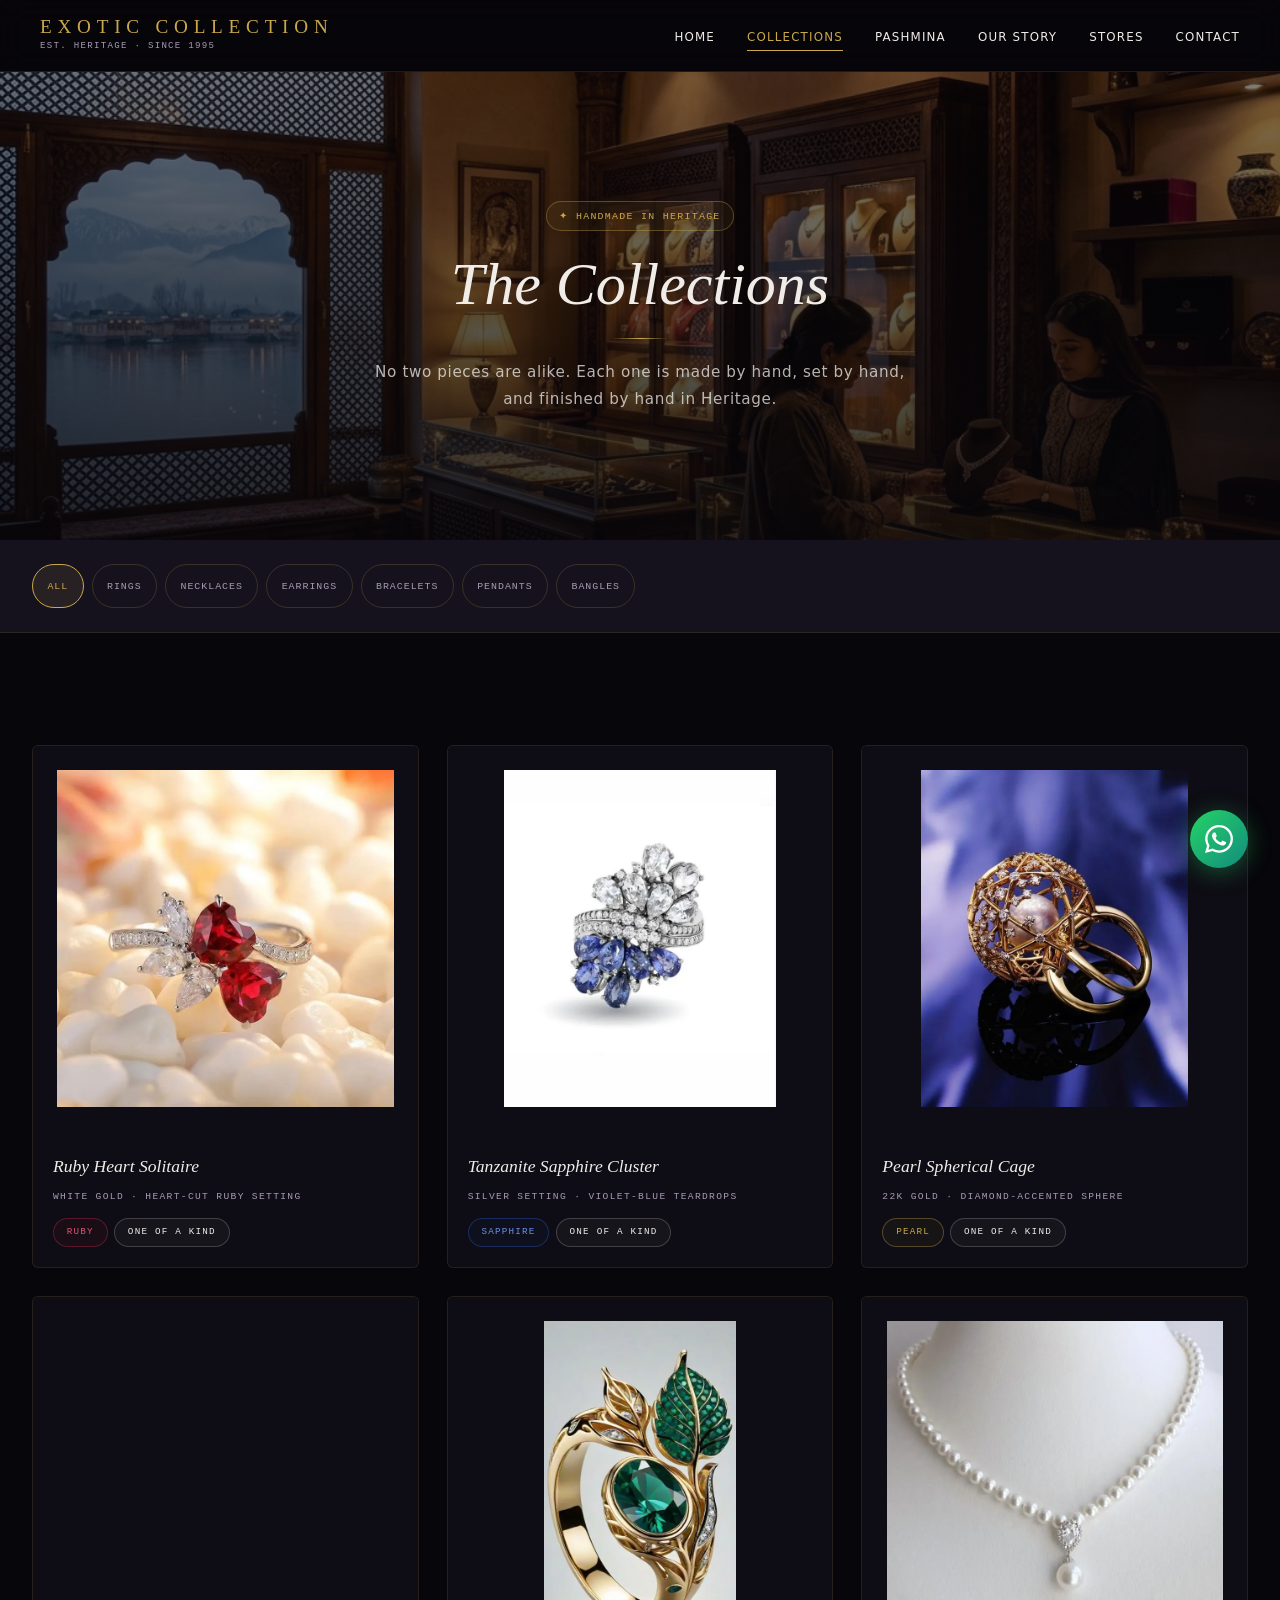
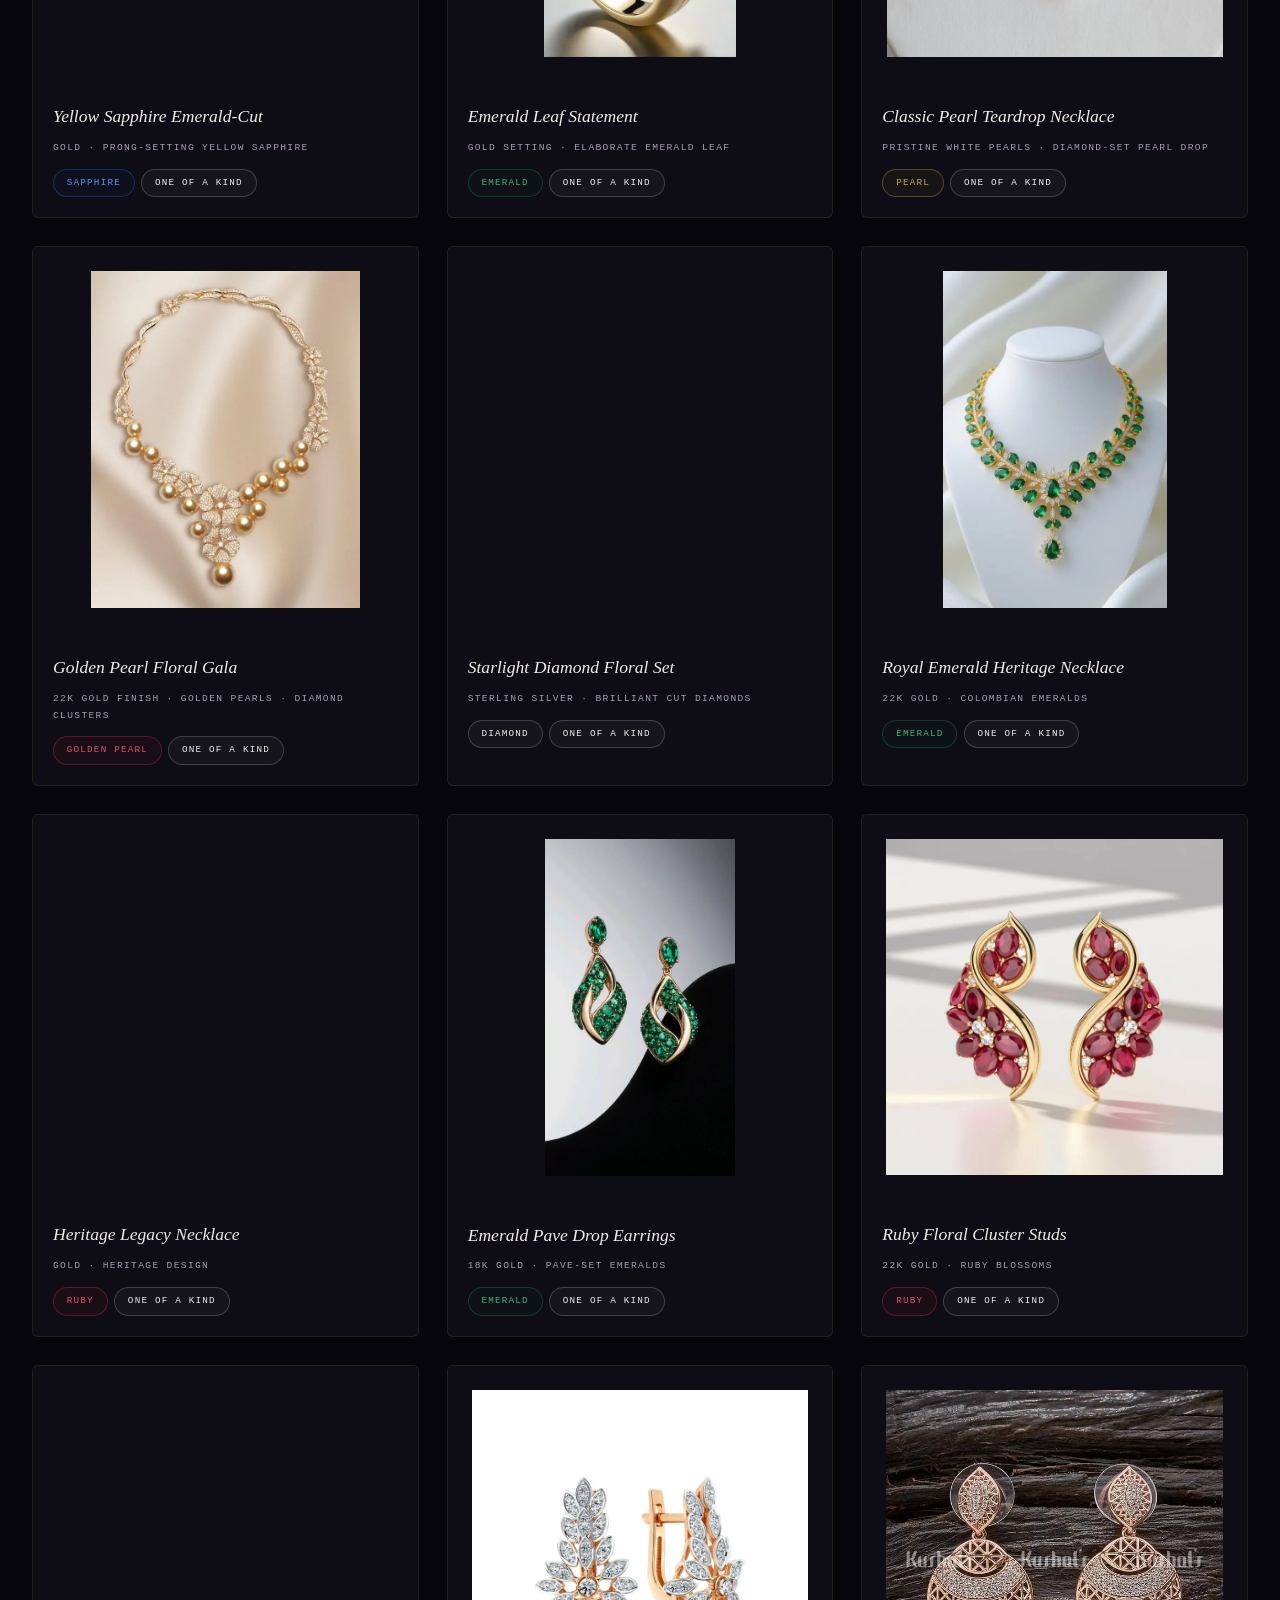
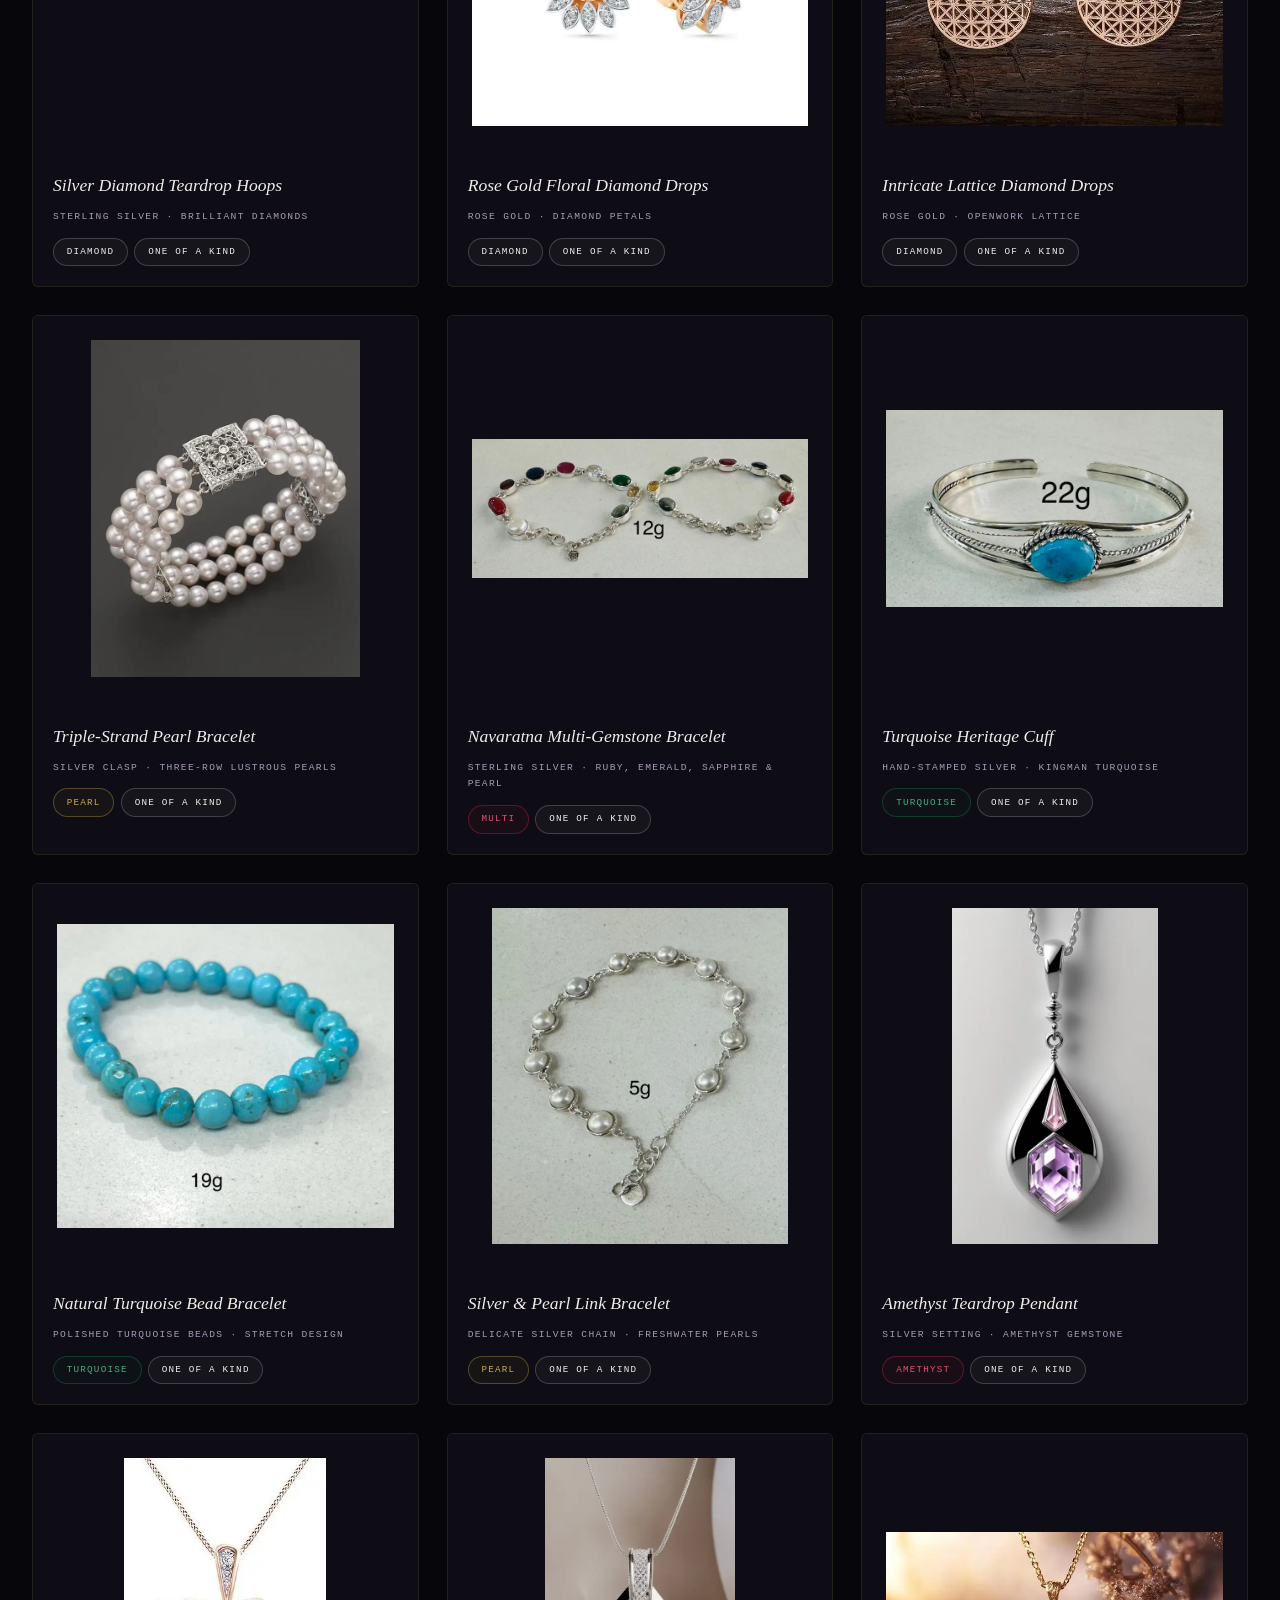
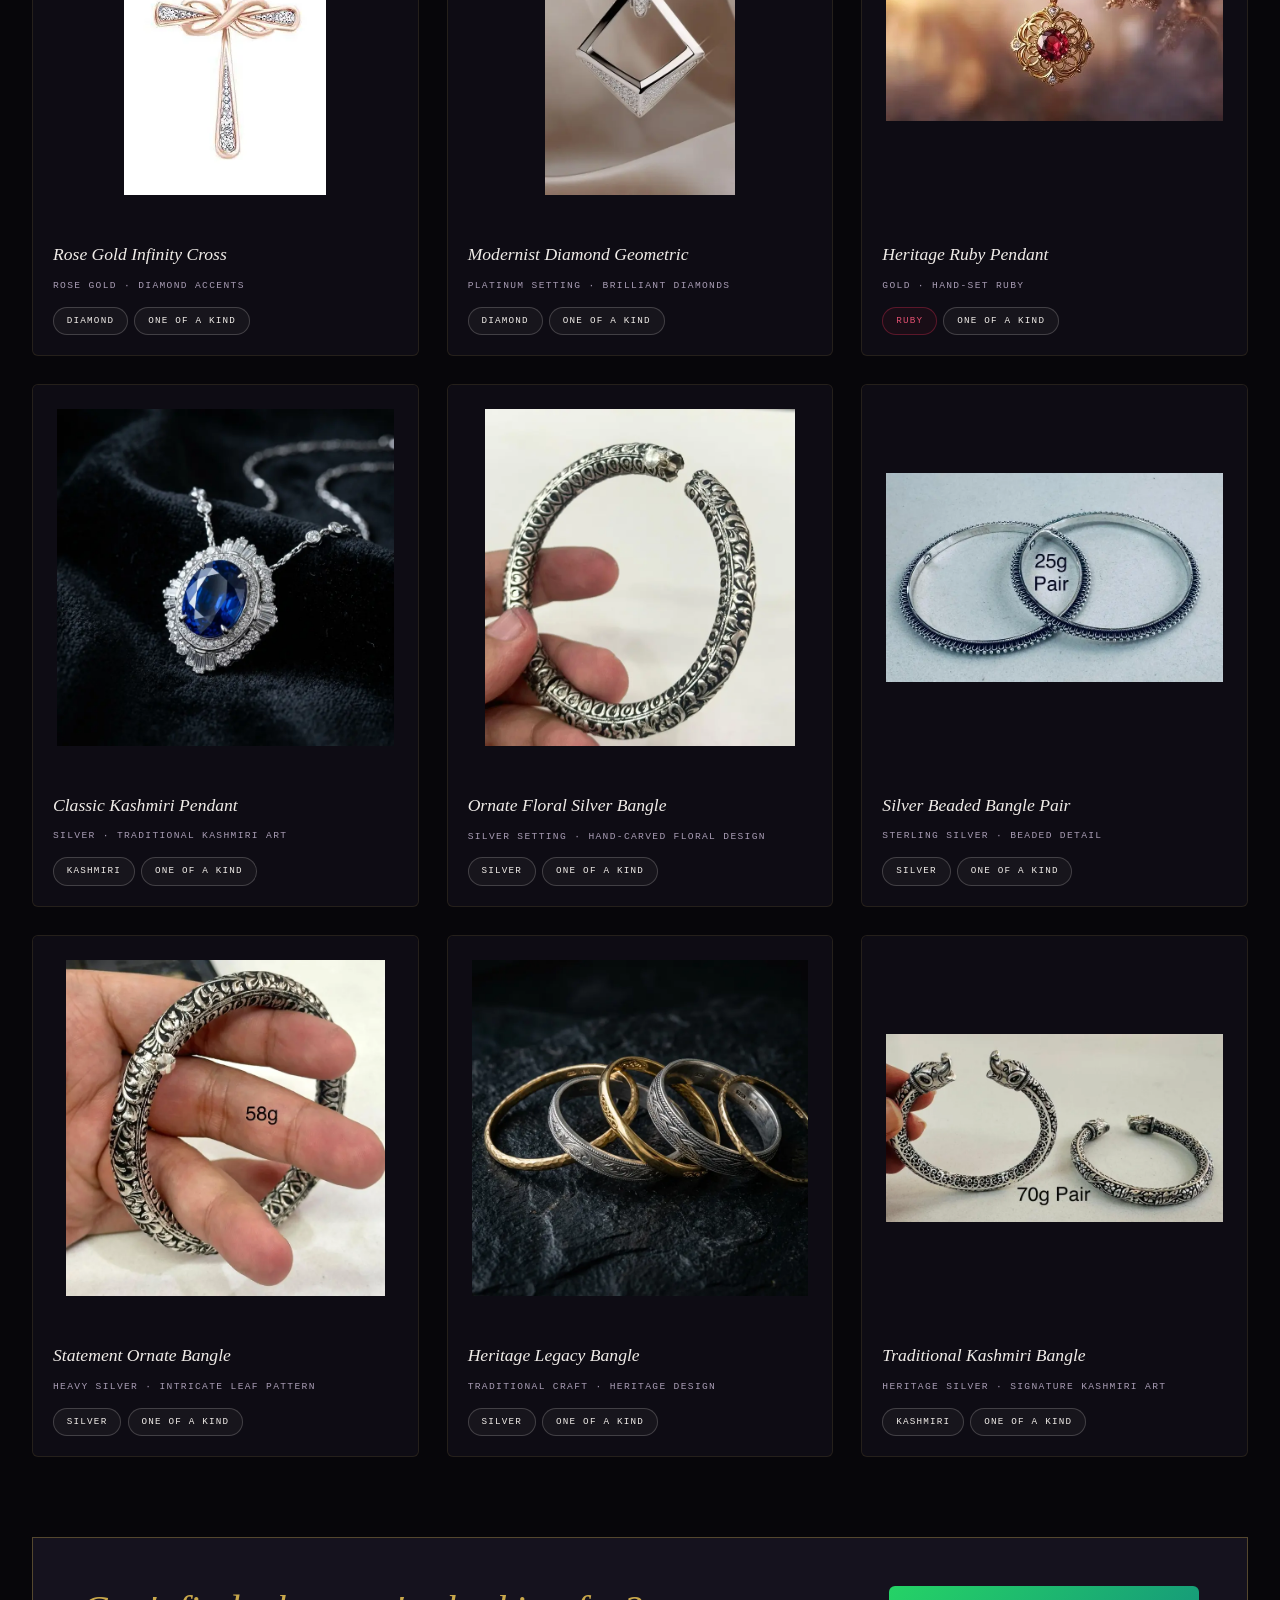
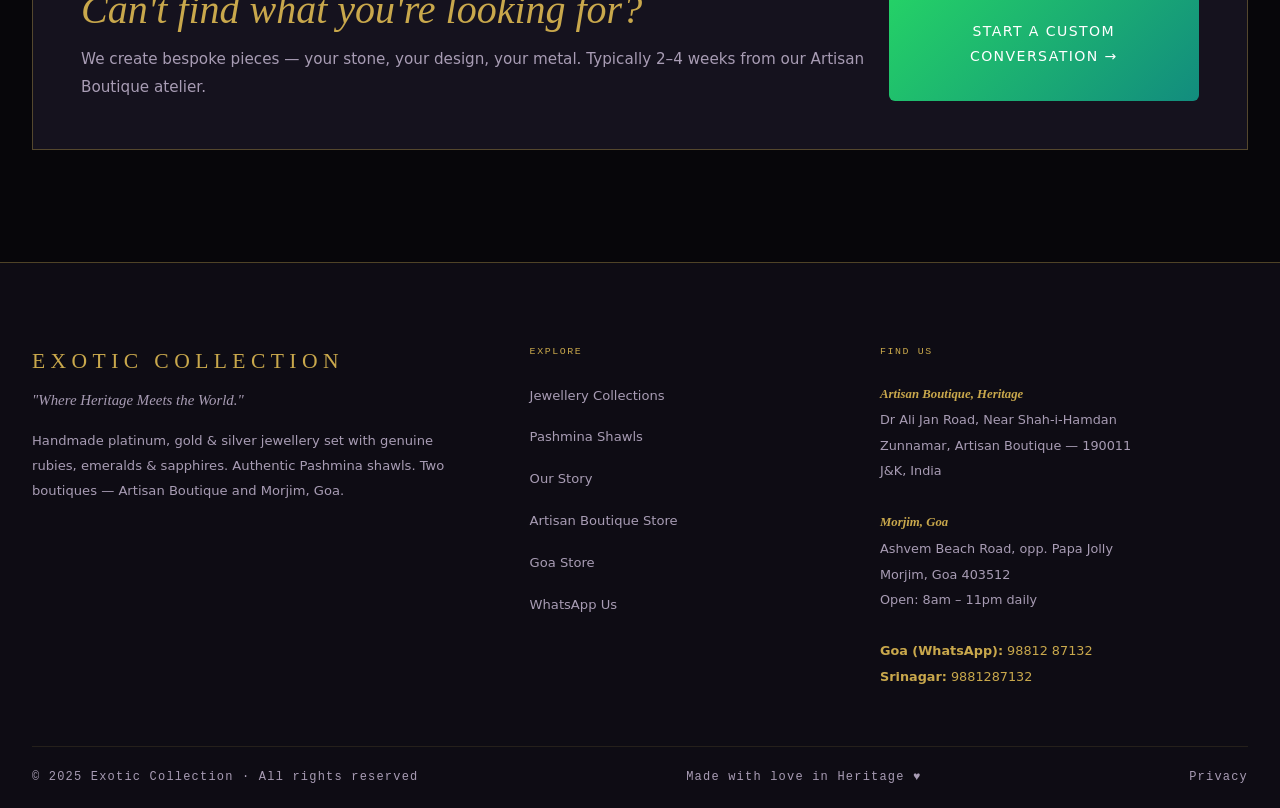
==== commit 25f923c3: "fix: wrap inline UI injection scripts in DOMContentLoaded to prevent undefined errors caused by defe" ====
--- a/collections.html
+++ b/collections.html
@@ -9,15 +9,13 @@
 <noscript><link href="css/design-system.css" rel="stylesheet"/></noscript>
 <link href="css/collections.css" media="print" onload="this.media='all'" rel="stylesheet"/>
 <noscript><link href="css/collections.css" rel="stylesheet"/></noscript>
-
 <!-- 5. Primary SEO -->
-<meta http-equiv="Content-Security-Policy" content="default-src 'self'; img-src 'self' https: data: blob:; font-src 'self' https://fonts.gstatic.com; style-src 'self' 'unsafe-inline' https://fonts.googleapis.com; script-src 'self' 'unsafe-inline' 'unsafe-eval' https://www.googletagmanager.com; connect-src 'self' https://wa.me https://www.google-analytics.com; frame-src https://www.google.com https://maps.google.com;">
-  <title>Collections | Exotic Collection | Kashmir Jewellery</title>
-<meta content="Browse handmade platinum, gold and silver jewellery set with rubies, emeralds and sapphires. Each piece made once in Kashmir." name="description"/>
+<meta content="default-src 'self'; img-src 'self' https: data: blob:; font-src 'self' https://fonts.gstatic.com; style-src 'self' 'unsafe-inline' https://fonts.googleapis.com; script-src 'self' 'unsafe-inline' 'unsafe-eval' https://www.googletagmanager.com; connect-src 'self' https://wa.me https://www.google-analytics.com; frame-src https://www.google.com https://maps.google.com;" http-equiv="Content-Security-Policy"/>
+<title>Collections | Exotic Collection | Kashmir Jewellery</title>
+<meta content="Browse handmade platinum, gold and silver jewellery set with rubies, emeralds and sapphires. Each piece made once in Kashmir." name="description">
 <meta content="index, follow" name="robots"/>
 <link href="https://exoticcollection.in/collections.html" rel="canonical"/>
 <meta content="#07060A" name="theme-color"/>
-
 <!-- 6. Open Graph -->
 <meta content="website" property="og:type"/>
 <meta content="Collections | Exotic Collection | Kashmir Jewellery" property="og:title"/>
@@ -27,23 +25,20 @@
 <meta content="630" property="og:image:height"/>
 <meta content="https://exoticcollection.in/collections.html" property="og:url"/>
 <meta content="Exotic Collection" property="og:site_name"/>
-
 <!-- 7. Twitter Card -->
 <meta content="summary_large_image" name="twitter:card"/>
 <meta content="Collections | Exotic Collection | Kashmir Jewellery" name="twitter:title"/>
 <meta content="https://exoticcollection.in/og-image.jpg" name="twitter:image"/>
-
 <!-- 8. Favicons -->
 <link href="favicon.ico" rel="icon" sizes="32x32"/>
 <link href="icon.svg" rel="icon" type="image/svg+xml"/>
 <link href="apple-touch-icon.png" rel="apple-touch-icon"/>
 <link href="manifest.json" rel="manifest"/>
-
 <!-- 9. Fonts -->
 <link href="https://fonts.googleapis.com/css2?family=Cormorant+Garamond:ital,wght@0,300;0,400;0,500;1,300;1,400;1,500&amp;family=DM+Sans:wght@300;400;500&amp;display=swap" rel="stylesheet"/>
-</head>
+</meta></head>
 <body>
-<a href="#main" class="skip-link" style="position: absolute; top: -100%; left: 16px; background: #C9A84C; color: #07060A; padding: 8px 16px; border-radius: 0 0 8px 8px; font-weight: 500; z-index: 10000; transition: top 0.2s;">Skip to main content</a>
+<a class="skip-link" href="#main" style="position: absolute; top: -100%; left: 16px; background: #C9A84C; color: #07060A; padding: 8px 16px; border-radius: 0 0 8px 8px; font-weight: 500; z-index: 10000; transition: top 0.2s;">Skip to main content</a>
 <div id="progress-bar" style="position: fixed; top: 0; left: 0; z-index: 9999; height: 2px; width: 0%; background: #C9A84C; transition: width 0.2s ease; will-change: width;"></div>
 <script>
 document.addEventListener('DOMContentLoaded', () => {
@@ -634,9 +629,11 @@
 </div>
 </div>
 </section>
-<script src="js/shared.js?v=2.2" defer></script>
-<script src="js/main.js?v=2.2" defer></script>
+<script defer="" src="js/shared.js?v=2.2"></script>
+<script defer="" src="js/main.js?v=2.2"></script>
 <script>
+  document.addEventListener('DOMContentLoaded', () => {
+
   injectNavbar('collections.html');
   injectWhatsApp("I'm interested in a specific piece from your collection.");
   injectFooter();
@@ -663,8 +660,9 @@
     const matchTab = document.querySelector(`[data-filter="${urlGem}"]`);
     if (matchTab) matchTab.click();
   }
+
+  });
 </script>
-
 <script>
   if ('serviceWorker' in navigator) {
     window.addEventListener('load', () => {
@@ -673,6 +671,5 @@
     });
   }
 </script>
-
-</body>
+</main></body>
 </html>
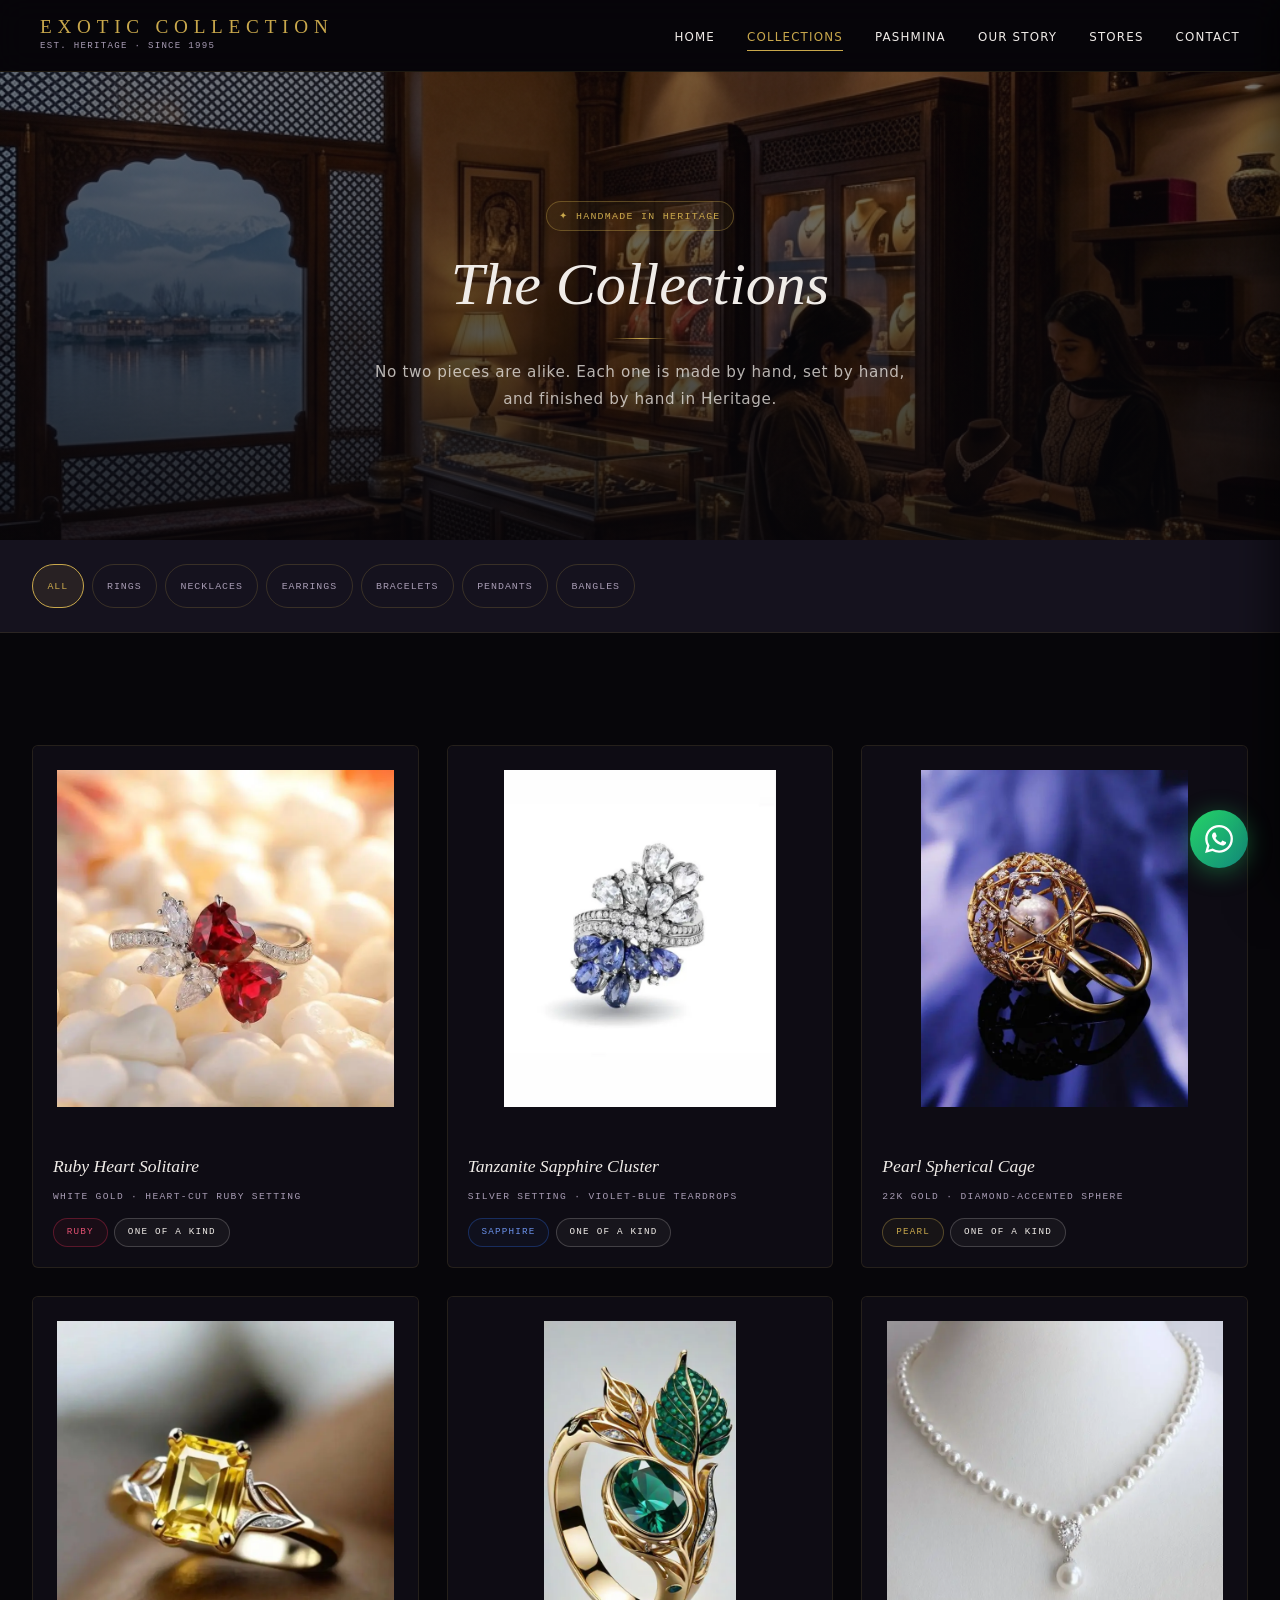
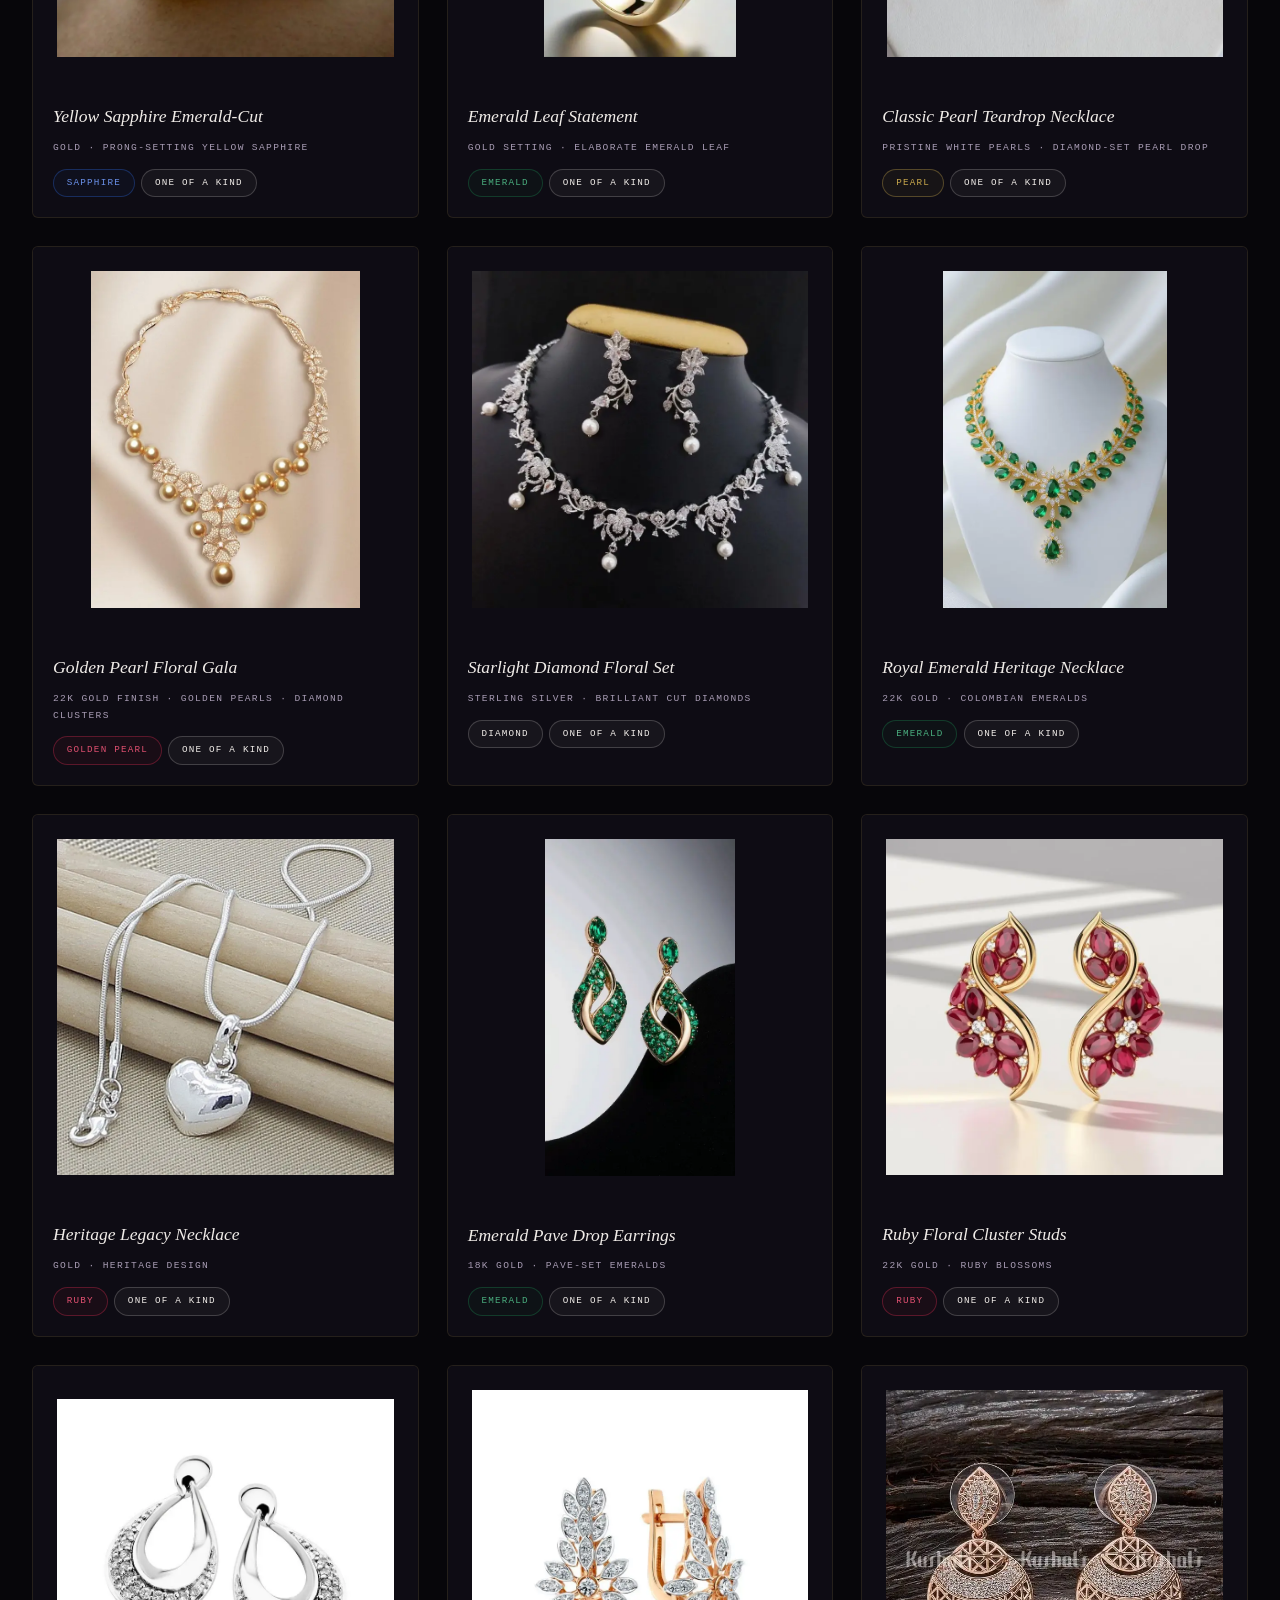
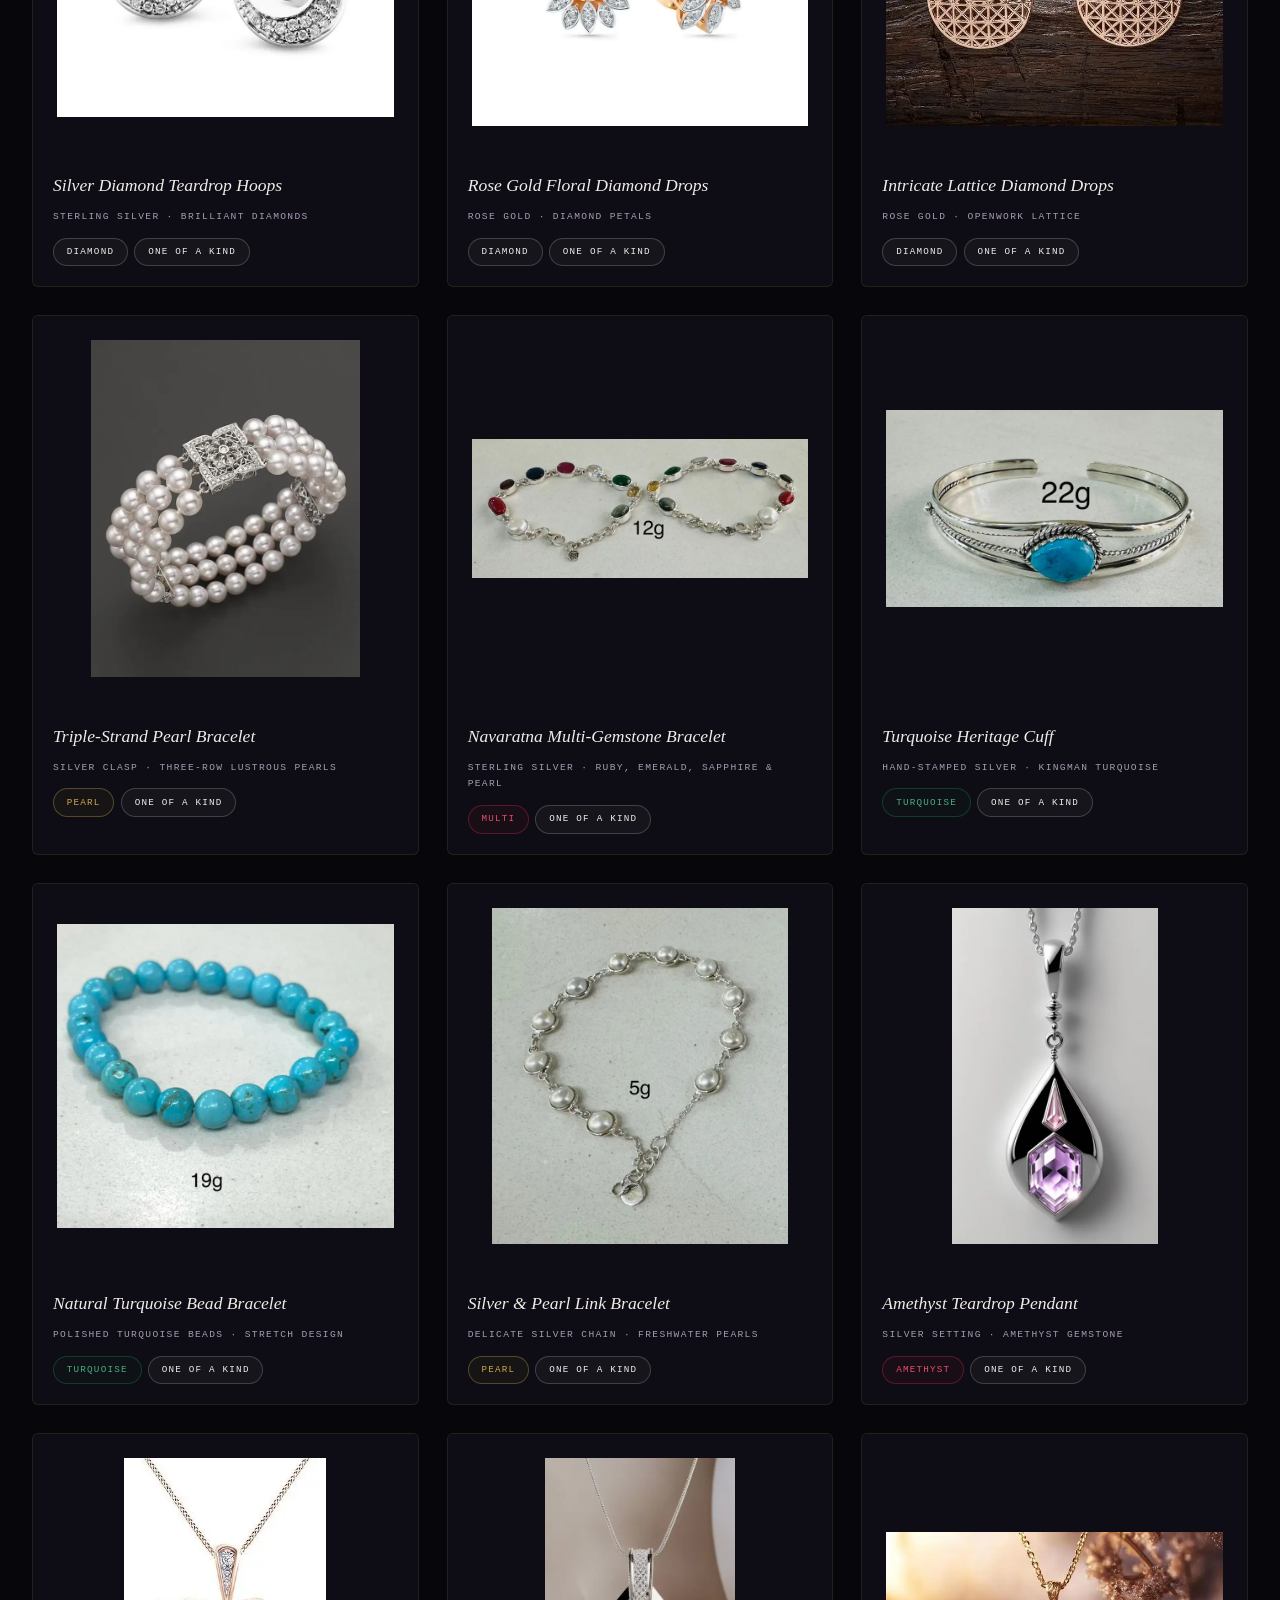
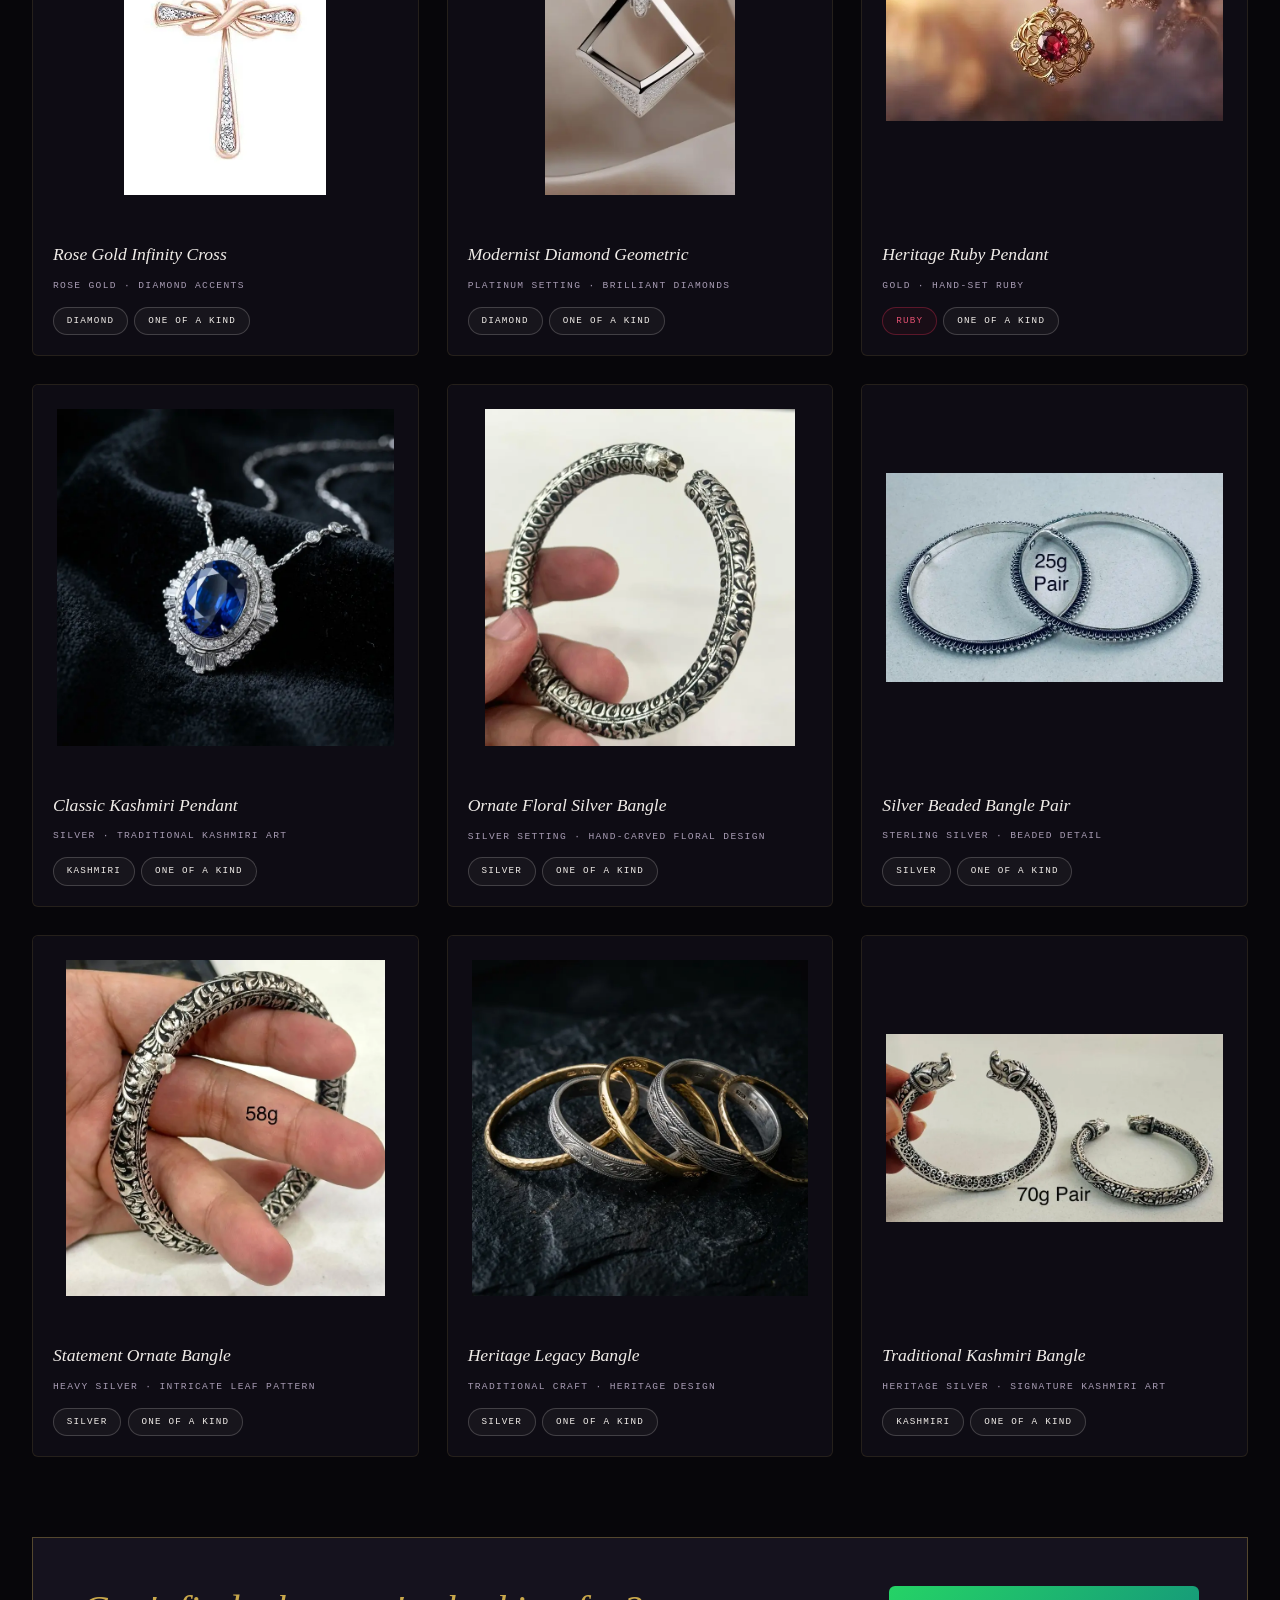
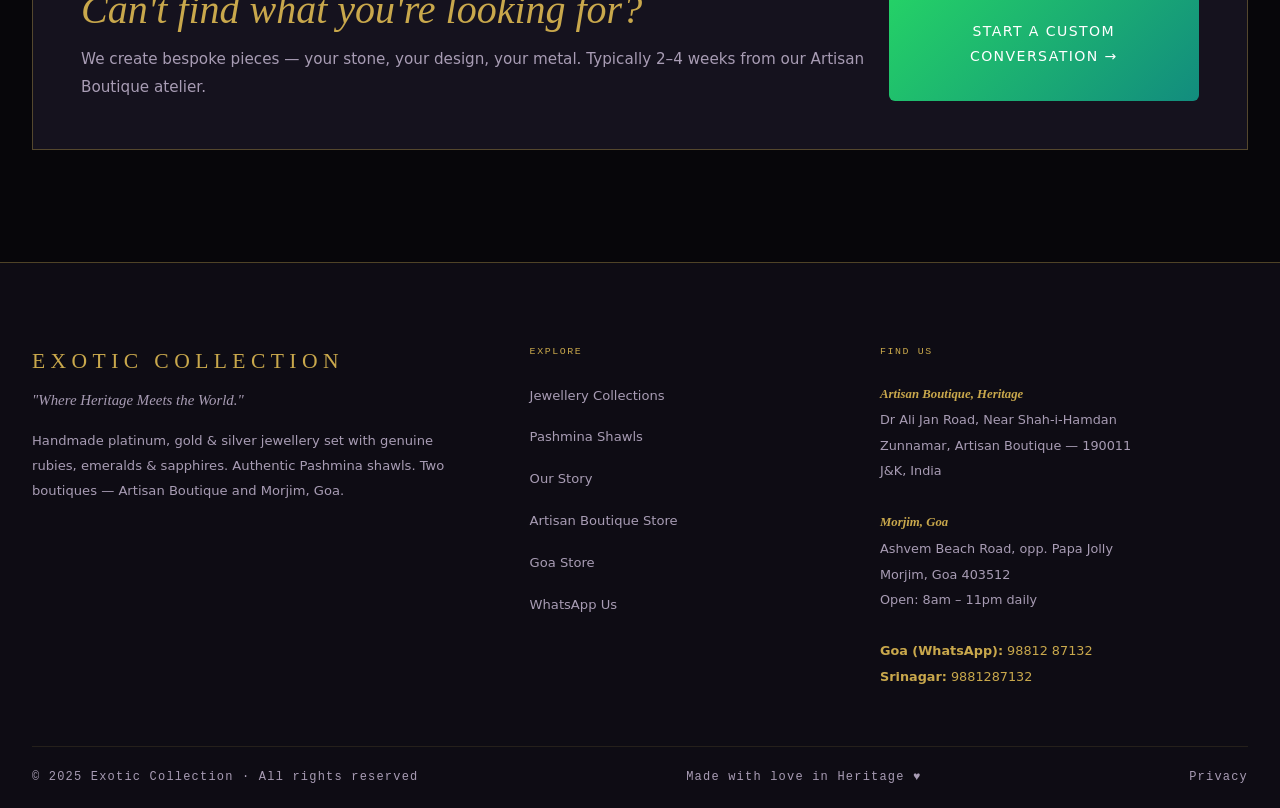
==== commit f7c702b7: "fix(nav): replace hidden attribute with css-hidden style to restore mobile browser toggle compatibil" ====
--- a/collections.html
+++ b/collections.html
@@ -629,8 +629,8 @@
 </div>
 </div>
 </section>
-<script defer="" src="js/shared.js?v=2.2"></script>
-<script defer="" src="js/main.js?v=2.2"></script>
+<script defer="" src="js/shared.js?v=2.4"></script>
+<script defer="" src="js/main.js?v=2.4"></script>
 <script>
   document.addEventListener('DOMContentLoaded', () => {
 
--- a/css/design-system.css
+++ b/css/design-system.css
@@ -243,15 +243,15 @@
   visibility: hidden;
   transition: all var(--transition-medium);
 }
-.nav-mobile-overlay.visible { opacity: 1; visibility: visible; }
+
 
 .nav-mobile {
   position: fixed;
   top: 0;
-  right: -300px;
+  right: 0;
   width: 280px;
   height: 100svh;
-  z-index: 999;
+  z-index: 10001;
   background: #07060A;
   display: flex;
   flex-direction: column;
@@ -261,7 +261,7 @@
   box-shadow: -10px 0 40px rgba(0,0,0,0.5);
 }
 
-.nav-mobile.open { right: 0; }
+
 
 .nav-mobile a {
   font-family: var(--font-display);
--- a/css/design-system.css
+++ b/css/design-system.css
@@ -243,15 +243,15 @@
   visibility: hidden;
   transition: all var(--transition-medium);
 }
-.nav-mobile-overlay.visible { opacity: 1; visibility: visible; }
+
 
 .nav-mobile {
   position: fixed;
   top: 0;
-  right: -300px;
+  right: 0;
   width: 280px;
   height: 100svh;
-  z-index: 999;
+  z-index: 10001;
   background: #07060A;
   display: flex;
   flex-direction: column;
@@ -261,7 +261,7 @@
   box-shadow: -10px 0 40px rgba(0,0,0,0.5);
 }
 
-.nav-mobile.open { right: 0; }
+
 
 .nav-mobile a {
   font-family: var(--font-display);
